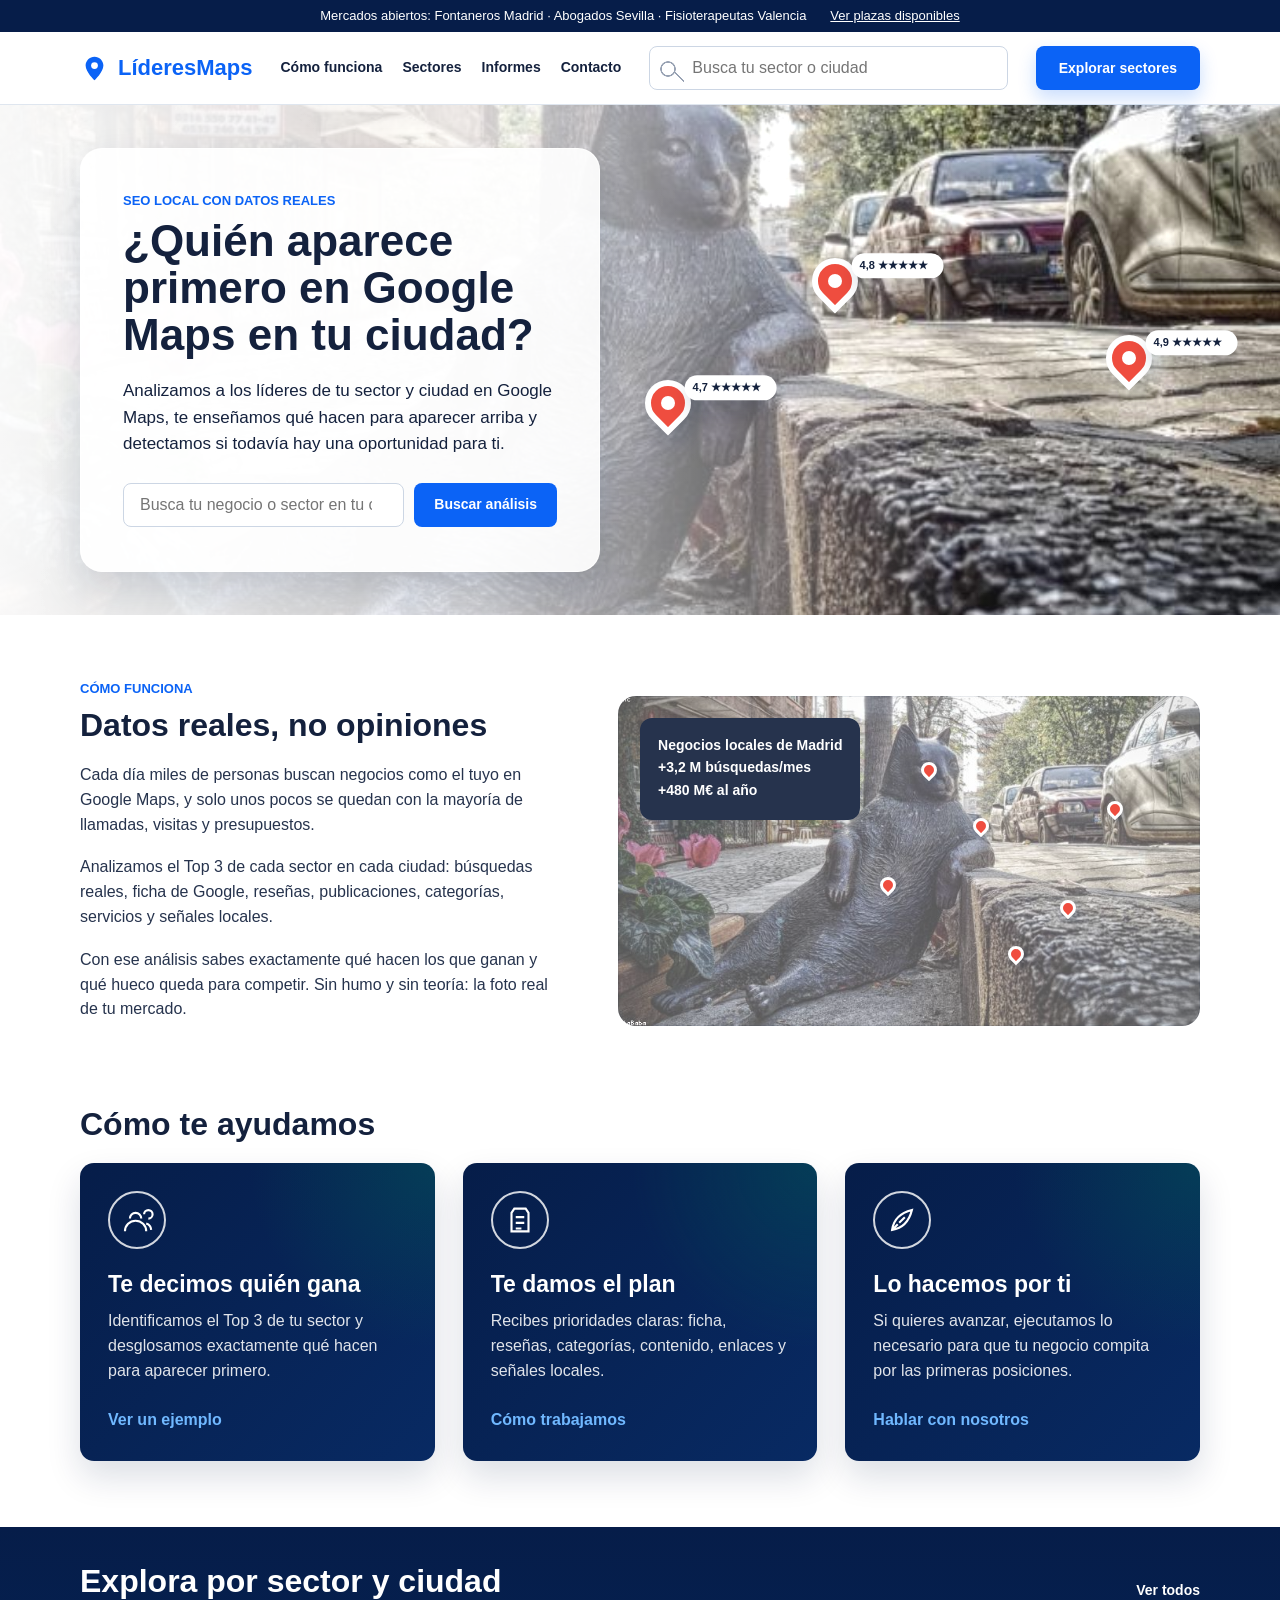
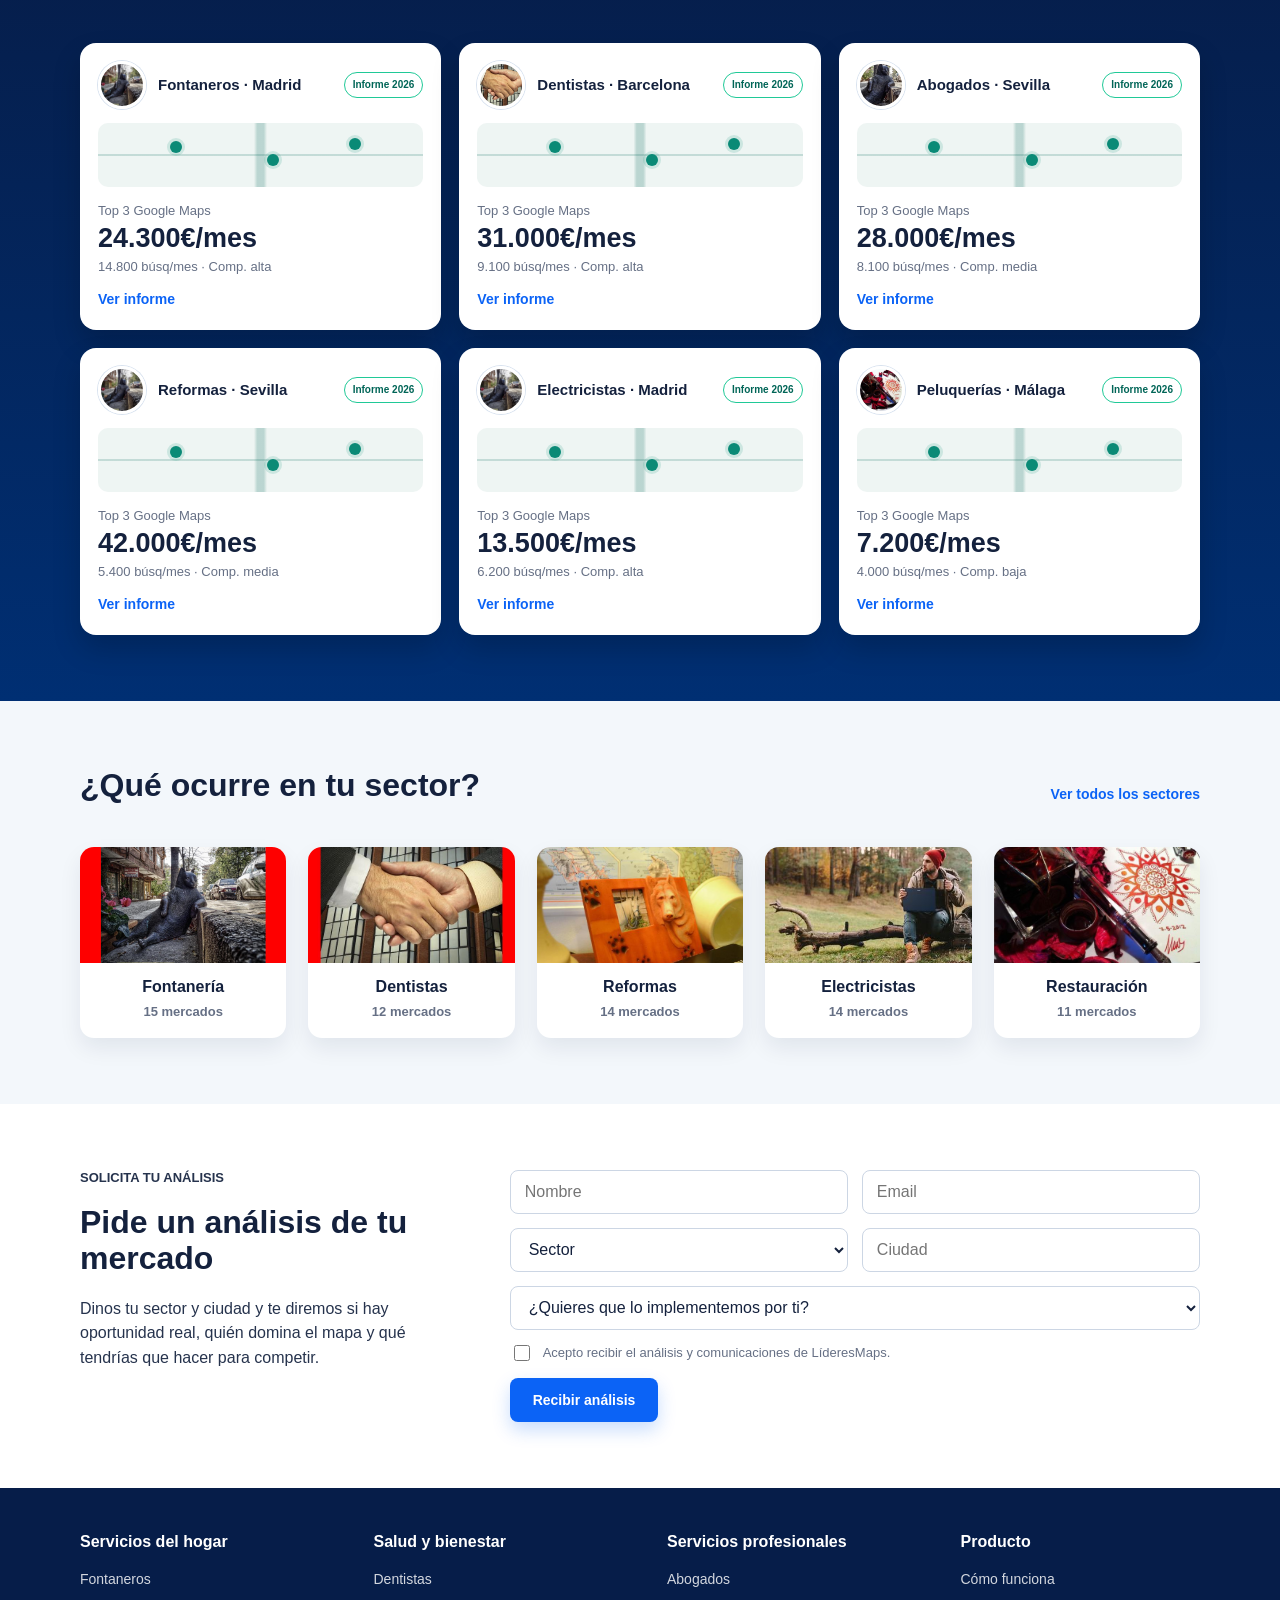
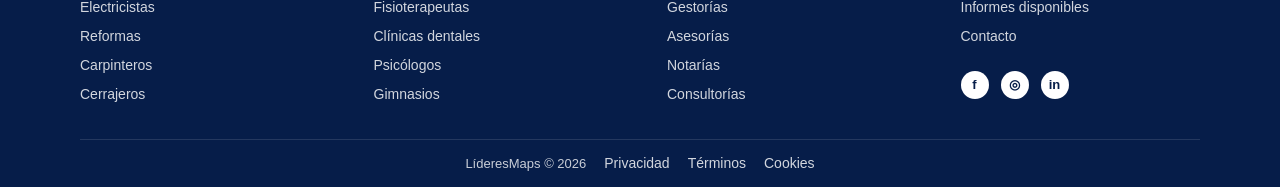
==== index.html @ 8d80d149 "Initial LideresMaps website" ====
<!DOCTYPE html>
<html lang="es">
<head>
  <meta charset="UTF-8">
  <meta name="viewport" content="width=device-width, initial-scale=1.0">
  <meta http-equiv="Cache-Control" content="no-cache, no-store, must-revalidate">
  <meta http-equiv="Pragma" content="no-cache">
  <meta http-equiv="Expires" content="0">
  <title>LíderesMaps - Informes de oportunidad en Google Maps</title>
  <meta name="description" content="Analizamos sectores y ciudades en Google Maps para detectar oportunidades reales de SEO local.">
  <link rel="stylesheet" href="styles.css?v=3">
  <link rel="stylesheet" href="home.css?v=3">
</head>
<body>
  <div class="topline">
    <div class="container topline__inner">
      <p>Mercados abiertos: Fontaneros Madrid · Abogados Sevilla · Fisioterapeutas Valencia</p>
      <a href="informes-disponibles.html?v=2">Ver plazas disponibles</a>
    </div>
  </div>

  <header class="site-header">
    <div class="container header__inner">
      <a class="brand" href="index.html?v=3" aria-label="LíderesMaps inicio">
        <span class="brand__pin" aria-hidden="true">
          <svg viewBox="0 0 24 24">
            <path d="M12 2.2c-4.05 0-7.35 3.3-7.35 7.35 0 5.5 7.35 12.25 7.35 12.25s7.35-6.75 7.35-12.25c0-4.05-3.3-7.35-7.35-7.35Z"></path>
            <circle cx="12" cy="9.55" r="2.8"></circle>
          </svg>
        </span>
        <span>LíderesMaps</span>
      </a>

      <nav class="main-nav" aria-label="Principal">
        <a href="#">Cómo funciona</a>
        <a href="informes-disponibles.html?v=2">Sectores</a>
        <a href="informes-disponibles.html?v=2">Informes</a>
        <a href="#">Contacto</a>
      </nav>

      <form class="header-search" action="#" role="search">
        <label class="sr-only" for="site-search">Busca tu sector o ciudad</label>
        <input id="site-search" type="search" placeholder="Busca tu sector o ciudad">
      </form>

      <a class="btn btn--primary" href="informes-disponibles.html?v=2">Explorar sectores</a>
    </div>
  </header>

  <main>
    <section class="hero">
      <div class="hero__visual" aria-hidden="true">
        <div class="hero__map image-slot image-slot--photo"></div>
        <span class="map-pin map-pin--one"><i>4,8 ★★★★★</i></span>
        <span class="map-pin map-pin--two"><i>4,9 ★★★★★</i></span>
        <span class="map-pin map-pin--three"><i>4,7 ★★★★★</i></span>
      </div>

      <div class="container hero__inner">
        <div class="hero-card">
          <p class="kicker">SEO local con datos reales</p>
          <h1>¿Quién aparece primero en Google Maps en tu ciudad?</h1>
          <p>Analizamos a los líderes de tu sector y ciudad en Google Maps, te enseñamos qué hacen para aparecer arriba y detectamos si todavía hay una oportunidad para ti.</p>
          <form class="hero-search" action="#">
            <label class="sr-only" for="hero-search">Busca tu negocio o sector en tu ciudad</label>
            <input id="hero-search" type="search" placeholder="Busca tu negocio o sector en tu ciudad">
            <button type="submit">Buscar análisis</button>
          </form>
        </div>
      </div>
    </section>

    <section class="proof-section">
      <div class="container proof-grid">
        <div class="proof-copy">
          <p class="section-kicker">Cómo funciona</p>
          <h2>Datos reales, no opiniones</h2>
          <p>Cada día miles de personas buscan negocios como el tuyo en Google Maps, y solo unos pocos se quedan con la mayoría de llamadas, visitas y presupuestos.</p>
          <p>Analizamos el Top 3 de cada sector en cada ciudad: búsquedas reales, ficha de Google, reseñas, publicaciones, categorías, servicios y señales locales.</p>
          <p>Con ese análisis sabes exactamente qué hacen los que ganan y qué hueco queda para competir. Sin humo y sin teoría: la foto real de tu mercado.</p>
        </div>

        <div class="map-panel">
          <div class="map-panel__badge">
            <strong>Negocios locales de Madrid</strong>
            <span>+3,2 M búsquedas/mes</span>
            <span>+480 M€ al año</span>
          </div>
          <span class="map-dot dot-1"></span>
          <span class="map-dot dot-2"></span>
          <span class="map-dot dot-3"></span>
          <span class="map-dot dot-4"></span>
          <span class="map-dot dot-5"></span>
          <span class="map-dot dot-6"></span>
        </div>
      </div>
    </section>

    <section class="help-section">
      <div class="container">
        <h2>Cómo te ayudamos</h2>
        <div class="help-grid">
          <article class="help-card">
            <span class="help-icon" aria-hidden="true">
              <svg viewBox="0 0 24 24"><path d="M7 11a4 4 0 1 1 8 0M3.5 20a7.5 7.5 0 0 1 15 0M17 8a3 3 0 1 1 3 3M18.5 14.5A5 5 0 0 1 22 19"></path></svg>
            </span>
            <h3>Te decimos quién gana</h3>
            <p>Identificamos el Top 3 de tu sector y desglosamos exactamente qué hacen para aparecer primero.</p>
            <a href="fontaneros-madrid.html">Ver un ejemplo</a>
          </article>
          <article class="help-card">
            <span class="help-icon" aria-hidden="true">
              <svg viewBox="0 0 24 24"><path d="M8 4h8l2 3v13H6V7l2-3ZM9 10h6M9 14h6M9 18h4"></path></svg>
            </span>
            <h3>Te damos el plan</h3>
            <p>Recibes prioridades claras: ficha, reseñas, categorías, contenido, enlaces y señales locales.</p>
            <a href="#">Cómo trabajamos</a>
          </article>
          <article class="help-card">
            <span class="help-icon" aria-hidden="true">
              <svg viewBox="0 0 24 24"><path d="M5 19c7-1 12-6 14-14-8 2-13 7-14 14ZM9 15l-4 4M14 10l-4 4"></path></svg>
            </span>
            <h3>Lo hacemos por ti</h3>
            <p>Si quieres avanzar, ejecutamos lo necesario para que tu negocio compita por las primeras posiciones.</p>
            <a href="#">Hablar con nosotros</a>
          </article>
        </div>
      </div>
    </section>

    <section class="markets-section">
      <div class="container">
        <div class="section-head section-head--light">
          <h2>Explora por sector y ciudad</h2>
          <a href="informes-disponibles.html?v=2">Ver todos</a>
        </div>
        <div class="market-grid">
          <article class="market-card">
            <div class="market-card__top">
              <span class="avatar avatar--trade"></span>
              <h3>Fontaneros · Madrid</h3>
              <small>Informe 2026</small>
            </div>
            <div class="mini-map"><i></i><i></i><i></i></div>
            <p>Top 3 Google Maps</p>
            <strong>24.300€/mes</strong>
            <span>14.800 búsq/mes · Comp. alta</span>
            <a href="fontaneros-madrid.html">Ver informe</a>
          </article>
          <article class="market-card">
            <div class="market-card__top">
              <span class="avatar avatar--health"></span>
              <h3>Dentistas · Barcelona</h3>
              <small>Informe 2026</small>
            </div>
            <div class="mini-map"><i></i><i></i><i></i></div>
            <p>Top 3 Google Maps</p>
            <strong>31.000€/mes</strong>
            <span>9.100 búsq/mes · Comp. alta</span>
            <a href="informes-disponibles.html?v=2">Ver informe</a>
          </article>
          <article class="market-card">
            <div class="market-card__top">
              <span class="avatar avatar--legal"></span>
              <h3>Abogados · Sevilla</h3>
              <small>Informe 2026</small>
            </div>
            <div class="mini-map"><i></i><i></i><i></i></div>
            <p>Top 3 Google Maps</p>
            <strong>28.000€/mes</strong>
            <span>8.100 búsq/mes · Comp. media</span>
            <a href="informes-disponibles.html?v=2">Ver informe</a>
          </article>
          <article class="market-card">
            <div class="market-card__top">
              <span class="avatar avatar--trade"></span>
              <h3>Reformas · Sevilla</h3>
              <small>Informe 2026</small>
            </div>
            <div class="mini-map"><i></i><i></i><i></i></div>
            <p>Top 3 Google Maps</p>
            <strong>42.000€/mes</strong>
            <span>5.400 búsq/mes · Comp. media</span>
            <a href="informes-disponibles.html?v=2">Ver informe</a>
          </article>
          <article class="market-card">
            <div class="market-card__top">
              <span class="avatar avatar--trade"></span>
              <h3>Electricistas · Madrid</h3>
              <small>Informe 2026</small>
            </div>
            <div class="mini-map"><i></i><i></i><i></i></div>
            <p>Top 3 Google Maps</p>
            <strong>13.500€/mes</strong>
            <span>6.200 búsq/mes · Comp. alta</span>
            <a href="informes-disponibles.html?v=2">Ver informe</a>
          </article>
          <article class="market-card">
            <div class="market-card__top">
              <span class="avatar avatar--beauty"></span>
              <h3>Peluquerías · Málaga</h3>
              <small>Informe 2026</small>
            </div>
            <div class="mini-map"><i></i><i></i><i></i></div>
            <p>Top 3 Google Maps</p>
            <strong>7.200€/mes</strong>
            <span>4.000 búsq/mes · Comp. baja</span>
            <a href="informes-disponibles.html?v=2">Ver informe</a>
          </article>
        </div>
      </div>
    </section>

    <section class="sector-section">
      <div class="container">
        <div class="section-head">
          <h2>¿Qué ocurre en tu sector?</h2>
          <a href="informes-disponibles.html?v=2">Ver todos los sectores</a>
        </div>
        <div class="sector-grid">
          <a class="sector-card" href="fontaneros.html?v=1">
            <span class="sector-card__image sector-card__image--plumber"></span>
            <strong>Fontanería</strong>
            <small>15 mercados</small>
          </a>
          <a class="sector-card" href="informes-disponibles.html?v=2">
            <span class="sector-card__image sector-card__image--dentist"></span>
            <strong>Dentistas</strong>
            <small>12 mercados</small>
          </a>
          <a class="sector-card" href="informes-disponibles.html?v=2">
            <span class="sector-card__image sector-card__image--reforms"></span>
            <strong>Reformas</strong>
            <small>14 mercados</small>
          </a>
          <a class="sector-card" href="informes-disponibles.html?v=2">
            <span class="sector-card__image sector-card__image--electric"></span>
            <strong>Electricistas</strong>
            <small>14 mercados</small>
          </a>
          <a class="sector-card" href="informes-disponibles.html?v=2">
            <span class="sector-card__image sector-card__image--restaurant"></span>
            <strong>Restauración</strong>
            <small>11 mercados</small>
          </a>
        </div>
      </div>
    </section>

    <section class="request-section">
      <div class="container request-grid">
        <div>
          <p class="section-kicker">Solicita tu análisis</p>
          <h2>Pide un análisis de tu mercado</h2>
          <p>Dinos tu sector y ciudad y te diremos si hay oportunidad real, quién domina el mapa y qué tendrías que hacer para competir.</p>
        </div>
        <form class="request-form" action="#">
          <label class="sr-only" for="name">Nombre</label>
          <input id="name" type="text" placeholder="Nombre">
          <label class="sr-only" for="email">Email</label>
          <input id="email" type="email" placeholder="Email">
          <label class="sr-only" for="sector">Sector</label>
          <select id="sector">
            <option>Sector</option>
            <option>Fontaneros</option>
            <option>Dentistas</option>
            <option>Abogados</option>
            <option>Electricistas</option>
          </select>
          <label class="sr-only" for="city">Ciudad</label>
          <input id="city" type="text" placeholder="Ciudad">
          <select aria-label="Quieres que lo implementemos por ti">
            <option>¿Quieres que lo implementemos por ti?</option>
            <option>Sí</option>
            <option>No</option>
          </select>
          <label class="request-form__check">
            <input type="checkbox">
            Acepto recibir el análisis y comunicaciones de LíderesMaps.
          </label>
          <button class="btn btn--primary" type="submit">Recibir análisis</button>
        </form>
      </div>
    </section>
  </main>

  <footer class="site-footer">
    <div class="container footer__inner">
      <section>
        <h2>Servicios del hogar</h2>
        <a href="fontaneros.html?v=1">Fontaneros</a>
        <a href="informes-disponibles.html?v=2">Electricistas</a>
        <a href="informes-disponibles.html?v=2">Reformas</a>
        <a href="informes-disponibles.html?v=2">Carpinteros</a>
        <a href="informes-disponibles.html?v=2">Cerrajeros</a>
      </section>
      <section>
        <h2>Salud y bienestar</h2>
        <a href="informes-disponibles.html?v=2">Dentistas</a>
        <a href="informes-disponibles.html?v=2">Fisioterapeutas</a>
        <a href="informes-disponibles.html?v=2">Clínicas dentales</a>
        <a href="informes-disponibles.html?v=2">Psicólogos</a>
        <a href="informes-disponibles.html?v=2">Gimnasios</a>
      </section>
      <section>
        <h2>Servicios profesionales</h2>
        <a href="informes-disponibles.html?v=2">Abogados</a>
        <a href="informes-disponibles.html?v=2">Gestorías</a>
        <a href="informes-disponibles.html?v=2">Asesorías</a>
        <a href="informes-disponibles.html?v=2">Notarías</a>
        <a href="informes-disponibles.html?v=2">Consultorías</a>
      </section>
      <section>
        <h2>Producto</h2>
        <a href="#">Cómo funciona</a>
        <a href="informes-disponibles.html?v=2">Informes disponibles</a>
        <a href="#">Contacto</a>
        <div class="footer-social" aria-label="Redes sociales visuales">
          <span>f</span><span>◎</span><span>in</span>
        </div>
      </section>
    </div>
    <div class="container footer-bottom">
      <span>LíderesMaps © 2026</span>
      <a href="#">Privacidad</a>
      <a href="#">Términos</a>
      <a href="#">Cookies</a>
    </div>
  </footer>
</body>
</html>
---- styles.css ----
:root {
  --green: #016557;
  --green-2: #0a8a76;
  --navy: #061d49;
  --navy-2: #082a63;
  --blue: #0b63f6;
  --text: #14213d;
  --body: #323232;
  --muted: #667085;
  --line: #dfe6ef;
  --soft: #f3f7fb;
  --white: #ffffff;
  --container: 1120px;
  --shadow: 0 18px 40px rgba(10, 31, 68, 0.16);
}

* {
  box-sizing: border-box;
}

html {
  background: var(--white);
}

body {
  margin: 0;
  color: var(--body);
  font-family: "Hanken Grotesk", Arial, sans-serif;
  font-size: 16px;
  font-weight: 400;
  line-height: 1.55;
  background: var(--white);
  -webkit-font-smoothing: antialiased;
}

a {
  color: inherit;
  text-decoration: none;
}

button,
input,
select {
  font: inherit;
}

button {
  cursor: pointer;
}

.container {
  width: min(100% - 64px, var(--container));
  margin: 0 auto;
}

.sr-only {
  position: absolute;
  width: 1px;
  height: 1px;
  padding: 0;
  margin: -1px;
  overflow: hidden;
  clip: rect(0, 0, 0, 0);
  white-space: nowrap;
  border: 0;
}

.btn {
  display: inline-flex;
  min-height: 44px;
  align-items: center;
  justify-content: center;
  padding: 12px 22px;
  border: 1px solid transparent;
  border-radius: 8px;
  font-size: 14px;
  font-weight: 600;
  line-height: 1;
  white-space: nowrap;
}

.btn--primary {
  color: var(--white);
  background: var(--blue);
  box-shadow: 0 8px 18px rgba(11, 99, 246, 0.22);
}

.topline {
  color: var(--white);
  background: var(--navy);
}

.topline__inner {
  min-height: 32px;
  display: flex;
  align-items: center;
  justify-content: center;
  gap: 24px;
  font-size: 13px;
  font-weight: 500;
}

.topline p {
  margin: 0;
}

.topline a {
  text-decoration: underline;
}

.site-header {
  position: sticky;
  top: 0;
  z-index: 10;
  background: rgba(255, 255, 255, 0.96);
  border-bottom: 1px solid var(--line);
  backdrop-filter: blur(12px);
}

.header__inner {
  min-height: 72px;
  display: flex;
  align-items: center;
  gap: 28px;
}

.brand {
  display: inline-flex;
  align-items: center;
  gap: 9px;
  color: var(--blue);
  font-size: 22px;
  font-weight: 600;
  line-height: 1;
}

.brand__pin {
  width: 29px;
  height: 29px;
  display: inline-flex;
}

.brand__pin svg {
  width: 100%;
  height: 100%;
  fill: currentColor;
}

.brand__pin circle {
  fill: var(--white);
}

.main-nav {
  display: flex;
  align-items: center;
  gap: 20px;
}

.main-nav a {
  color: var(--text);
  font-size: 14px;
  font-weight: 600;
}

.header-search {
  flex: 1;
  min-width: 220px;
}

.header-search input,
.hero-search input,
.request-form input,
.request-form select {
  width: 100%;
  min-height: 44px;
  border: 1px solid #ccd6e4;
  border-radius: 8px;
  color: var(--text);
  background: var(--white);
  outline: none;
}

.header-search input {
  padding: 0 20px 0 42px;
  background-image: radial-gradient(circle at 18px 50%, transparent 6px, #98a2b3 6.5px, #98a2b3 7.5px, transparent 8px), linear-gradient(45deg, transparent 46%, #98a2b3 47%, #98a2b3 58%, transparent 59%);
  background-position: left top, 24px 25px;
  background-size: 34px 44px, 10px 10px;
  background-repeat: no-repeat;
}

.site-footer {
  color: var(--white);
  background: var(--navy);
}

.footer__inner {
  display: grid;
  grid-template-columns: repeat(4, 1fr);
  gap: 54px;
  padding: 42px 0 34px;
}

.site-footer section {
  display: flex;
  flex-direction: column;
  gap: 7px;
}

.site-footer h2 {
  margin: 0 0 7px;
  color: var(--white);
  font-size: 16px;
  font-weight: 600;
}

.site-footer a {
  color: rgba(255, 255, 255, 0.82);
  font-size: 14px;
  font-weight: 300;
}

.footer-social {
  display: flex;
  gap: 12px;
  margin-top: 16px;
}

.footer-social span {
  width: 28px;
  height: 28px;
  display: grid;
  place-items: center;
  border-radius: 999px;
  color: var(--navy);
  background: var(--white);
  font-size: 13px;
  font-weight: 700;
}

.footer-bottom {
  min-height: 48px;
  display: flex;
  align-items: center;
  justify-content: center;
  gap: 18px;
  border-top: 1px solid rgba(255, 255, 255, 0.12);
  color: rgba(255, 255, 255, 0.78);
  font-size: 13px;
}

@media (max-width: 980px) {
  .container {
    width: min(100% - 32px, var(--container));
  }

  .header__inner {
    gap: 16px;
    flex-wrap: wrap;
    padding: 14px 0;
  }

  .main-nav {
    order: 3;
    width: 100%;
    overflow: auto;
    padding-bottom: 2px;
  }

  .header-search {
    min-width: 260px;
  }

  .footer__inner {
    grid-template-columns: repeat(2, 1fr);
  }
}

@media (max-width: 640px) {
  .topline__inner {
    justify-content: flex-start;
    overflow: auto;
    white-space: nowrap;
  }

  .header-search {
    order: 4;
    flex-basis: 100%;
  }

  .footer__inner {
    grid-template-columns: 1fr;
  }

  .footer-bottom {
    flex-wrap: wrap;
    padding: 14px 0;
  }
}
---- home.css ----
.image-slot {
  background-position: center;
  background-size: cover;
}

.hero {
  position: relative;
  min-height: 510px;
  overflow: hidden;
  background: #e8eef7;
}

.hero__visual {
  position: absolute;
  inset: 0;
}

.hero__map {
  position: absolute;
  inset: 0;
  background-image: linear-gradient(90deg, rgba(255,255,255,0.18), rgba(255,255,255,0.02)), url("assets/cta-map-pins.jpg");
  filter: saturate(0.95) contrast(1.05);
  transform: scale(1.03);
}

.hero__map::after {
  content: "";
  position: absolute;
  inset: 0;
  background: linear-gradient(90deg, rgba(255,255,255,0.94) 0%, rgba(255,255,255,0.73) 38%, rgba(255,255,255,0.04) 74%);
}

.hero__inner {
  position: relative;
  z-index: 2;
  min-height: 510px;
  display: flex;
  align-items: center;
}

.hero-card {
  width: min(520px, 100%);
  padding: 44px 42px;
  border: 1px solid rgba(255,255,255,0.8);
  border-radius: 22px;
  background: rgba(255,255,255,0.92);
  box-shadow: var(--shadow);
}

.kicker,
.section-kicker {
  margin: 0 0 10px;
  color: var(--blue);
  font-size: 13px;
  font-weight: 700;
  line-height: 1.2;
  text-transform: uppercase;
}

.hero-card h1 {
  max-width: 470px;
  margin: 0;
  color: var(--text);
  font-size: 44px;
  font-weight: 600;
  line-height: 1.06;
  letter-spacing: 0;
}

.hero-card p:not(.kicker) {
  margin: 20px 0 26px;
  color: var(--text);
  font-size: 17px;
  line-height: 1.55;
}

.hero-search {
  display: grid;
  grid-template-columns: 1fr auto;
  gap: 10px;
}

.hero-search input {
  padding: 0 16px;
}

.hero-search button {
  min-height: 44px;
  padding: 0 20px;
  border: 0;
  border-radius: 8px;
  color: var(--white);
  background: var(--blue);
  font-size: 14px;
  font-weight: 700;
}

.map-pin {
  position: absolute;
  z-index: 2;
  width: 46px;
  height: 46px;
  border: 6px solid var(--white);
  border-radius: 50% 50% 50% 0;
  background: #ef4d3f;
  box-shadow: 0 12px 22px rgba(10,31,68,.18);
  transform: rotate(-45deg);
}

.map-pin::after {
  content: "";
  position: absolute;
  inset: 10px;
  border-radius: 999px;
  background: var(--white);
}

.map-pin i {
  position: absolute;
  left: 26px;
  top: 38px;
  width: 92px;
  padding: 4px 8px;
  border-radius: 999px;
  color: var(--text);
  background: var(--white);
  box-shadow: 0 10px 20px rgba(10,31,68,.14);
  font-size: 11px;
  font-style: normal;
  font-weight: 700;
  transform: rotate(45deg);
}

.map-pin--one { right: 33%; top: 30%; }
.map-pin--two { right: 10%; top: 45%; }
.map-pin--three { right: 46%; top: 54%; }

.proof-section,
.help-section,
.sector-section,
.request-section {
  padding: 66px 0;
}

.proof-grid {
  display: grid;
  grid-template-columns: 0.9fr 1.1fr;
  gap: 62px;
  align-items: center;
}

.proof-copy h2,
.help-section h2,
.section-head h2,
.request-grid h2 {
  margin: 0 0 20px;
  color: var(--text);
  font-size: 32px;
  font-weight: 600;
  line-height: 1.14;
}

.proof-copy p:not(.section-kicker),
.request-grid p {
  margin: 0 0 18px;
  color: #26334d;
}

.map-panel {
  position: relative;
  min-height: 330px;
  overflow: hidden;
  border-radius: 18px;
  background:
    linear-gradient(rgba(255,255,255,.35), rgba(255,255,255,.35)),
    url("assets/cta-map-pins.jpg");
  background-position: center;
  background-size: cover;
  box-shadow: inset 0 0 0 1px rgba(6,29,73,.08);
}

.map-panel__badge {
  position: absolute;
  left: 22px;
  top: 22px;
  display: flex;
  flex-direction: column;
  gap: 2px;
  padding: 18px;
  border-radius: 12px;
  color: var(--white);
  background: #26334d;
  box-shadow: 0 14px 26px rgba(10,31,68,.16);
}

.map-panel__badge strong {
  font-size: 14px;
  line-height: 1.35;
}

.map-panel__badge span {
  font-size: 14px;
  font-weight: 700;
}

.map-dot {
  position: absolute;
  width: 16px;
  height: 16px;
  border: 3px solid var(--white);
  border-radius: 50% 50% 50% 0;
  background: #ef4d3f;
  transform: rotate(-45deg);
  box-shadow: 0 5px 10px rgba(10,31,68,.22);
}

.dot-1 { left: 52%; top: 20%; }
.dot-2 { left: 61%; top: 37%; }
.dot-3 { left: 45%; top: 55%; }
.dot-4 { left: 76%; top: 62%; }
.dot-5 { left: 67%; top: 76%; }
.dot-6 { left: 84%; top: 32%; }

.help-section {
  padding-top: 0;
}

.help-grid {
  display: grid;
  grid-template-columns: repeat(3, 1fr);
  gap: 28px;
}

.help-card {
  min-height: 270px;
  padding: 28px;
  border-radius: 14px;
  color: var(--white);
  background:
    radial-gradient(circle at 100% 0%, rgba(1,101,87,.38), transparent 40%),
    linear-gradient(135deg, var(--navy), var(--navy-2));
  box-shadow: 0 16px 34px rgba(6, 29, 73, 0.14);
}

.help-icon {
  width: 58px;
  height: 58px;
  display: grid;
  place-items: center;
  margin-bottom: 22px;
  border: 2px solid rgba(255,255,255,.82);
  border-radius: 999px;
}

.help-icon svg {
  width: 34px;
  height: 34px;
  fill: none;
  stroke: currentColor;
  stroke-width: 1.5;
}

.help-card h3 {
  margin: 0 0 12px;
  font-size: 23px;
  font-weight: 600;
  line-height: 1.16;
}

.help-card p {
  margin: 0 0 24px;
  color: rgba(255,255,255,.88);
}

.help-card a {
  color: #70b8ff;
  font-weight: 700;
}

.markets-section {
  padding: 36px 0 66px;
  color: var(--white);
  background: linear-gradient(180deg, var(--navy), #002f73);
}

.section-head {
  display: flex;
  align-items: center;
  justify-content: space-between;
  gap: 24px;
  margin-bottom: 24px;
}

.section-head a {
  color: var(--blue);
  font-size: 14px;
  font-weight: 700;
}

.section-head--light h2,
.section-head--light a {
  color: var(--white);
}

.market-grid {
  display: grid;
  grid-template-columns: repeat(3, 1fr);
  gap: 18px;
}

.market-card {
  padding: 18px;
  border-radius: 16px;
  color: var(--text);
  background: var(--white);
  box-shadow: 0 14px 28px rgba(0,0,0,.18);
}

.market-card__top {
  display: grid;
  grid-template-columns: auto 1fr auto;
  gap: 12px;
  align-items: center;
}

.avatar {
  width: 48px;
  height: 48px;
  border: 3px solid var(--white);
  border-radius: 999px;
  box-shadow: 0 0 0 1px #d8e2ef;
  background-size: cover;
  background-position: center;
}

.avatar--trade { background-image: url("assets/hero-plumber.jpg"); }
.avatar--health { background-image: url("assets/deal-handshake.jpg"); }
.avatar--legal { background-image: url("assets/deal-laptop-analytics.jpg"); }
.avatar--beauty { background-image: url("assets/diff-pen-notebook.jpg"); }

.market-card h3 {
  margin: 0;
  font-size: 15px;
  font-weight: 700;
}

.market-card small {
  padding: 4px 8px;
  border: 1px solid #20c997;
  border-radius: 999px;
  color: var(--green);
  font-size: 10px;
  font-weight: 700;
  white-space: nowrap;
}

.mini-map {
  position: relative;
  height: 64px;
  margin: 14px 0;
  overflow: hidden;
  border-radius: 10px;
  background:
    linear-gradient(90deg, transparent 0 48%, rgba(1,101,87,.22) 49% 51%, transparent 52%),
    linear-gradient(0deg, transparent 0 48%, rgba(1,101,87,.18) 49% 51%, transparent 52%),
    #eef5f3;
}

.mini-map i {
  position: absolute;
  width: 12px;
  height: 12px;
  border-radius: 999px;
  background: var(--green-2);
  box-shadow: 0 0 0 3px rgba(10,138,118,.15);
}

.mini-map i:nth-child(1) { left: 22%; top: 28%; }
.mini-map i:nth-child(2) { left: 52%; top: 48%; }
.mini-map i:nth-child(3) { left: 77%; top: 24%; }

.market-card p,
.market-card span {
  display: block;
  margin: 0;
  color: var(--muted);
  font-size: 13px;
}

.market-card strong {
  display: block;
  margin: 3px 0;
  color: var(--text);
  font-size: 27px;
  font-weight: 700;
  line-height: 1.1;
}

.market-card a {
  display: inline-flex;
  margin-top: 12px;
  color: var(--blue);
  font-size: 14px;
  font-weight: 700;
}

.sector-section {
  background: var(--soft);
}

.sector-grid {
  display: grid;
  grid-template-columns: repeat(5, 1fr);
  gap: 22px;
}

.sector-card {
  overflow: hidden;
  border-radius: 14px;
  background: var(--white);
  box-shadow: 0 10px 22px rgba(10,31,68,.08);
  text-align: center;
}

.sector-card__image {
  display: block;
  height: 116px;
  background-position: center;
  background-size: cover;
}

.sector-card__image--plumber { background-image: url("assets/hero-plumber.jpg"); }
.sector-card__image--dentist { background-image: url("assets/deal-handshake.jpg"); }
.sector-card__image--reforms { background-image: url("assets/deal-map-magnifier.jpg"); }
.sector-card__image--electric { background-image: url("assets/diff-laptop-map.jpg"); }
.sector-card__image--restaurant { background-image: url("assets/diff-pen-notebook.jpg"); }

.sector-card strong {
  display: block;
  margin: 12px 10px 0;
  color: var(--text);
  font-size: 16px;
  font-weight: 700;
}

.sector-card small {
  display: block;
  margin: 2px 10px 16px;
  color: var(--muted);
  font-size: 13px;
  font-weight: 600;
}

.request-grid {
  display: grid;
  grid-template-columns: 0.7fr 1.3fr;
  gap: 58px;
  align-items: start;
}

.request-form {
  display: grid;
  grid-template-columns: 1fr 1fr;
  gap: 14px;
}

.request-form input,
.request-form select {
  padding: 0 14px;
}

.request-form select:nth-of-type(2),
.request-form__check,
.request-form button {
  grid-column: 1 / -1;
}

.request-form__check {
  display: flex;
  gap: 10px;
  align-items: flex-start;
  color: var(--muted);
  font-size: 13px;
  line-height: 1.35;
}

.request-form__check input {
  width: 16px;
  min-height: 16px;
  margin-top: 1px;
}

.request-form button {
  justify-self: start;
}

@media (max-width: 980px) {
  .hero,
  .hero__inner {
    min-height: 560px;
  }

  .hero-card {
    width: min(500px, 100%);
  }

  .proof-grid,
  .request-grid {
    grid-template-columns: 1fr;
    gap: 34px;
  }

  .help-grid,
  .market-grid {
    grid-template-columns: repeat(3, minmax(0, 1fr));
    gap: 16px;
  }

  .help-card {
    padding: 22px;
  }

  .help-card h3 {
    font-size: 20px;
  }

  .sector-grid {
    grid-template-columns: repeat(5, minmax(120px, 1fr));
    overflow-x: auto;
    padding-bottom: 6px;
  }
}

@media (max-width: 760px) {
  .hero-card {
    padding: 32px 24px;
  }

  .hero-card h1 {
    font-size: 36px;
  }

  .hero-search,
  .request-form,
  .help-grid,
  .market-grid {
    grid-template-columns: 1fr;
  }

  .map-pin--two {
    display: none;
  }
}
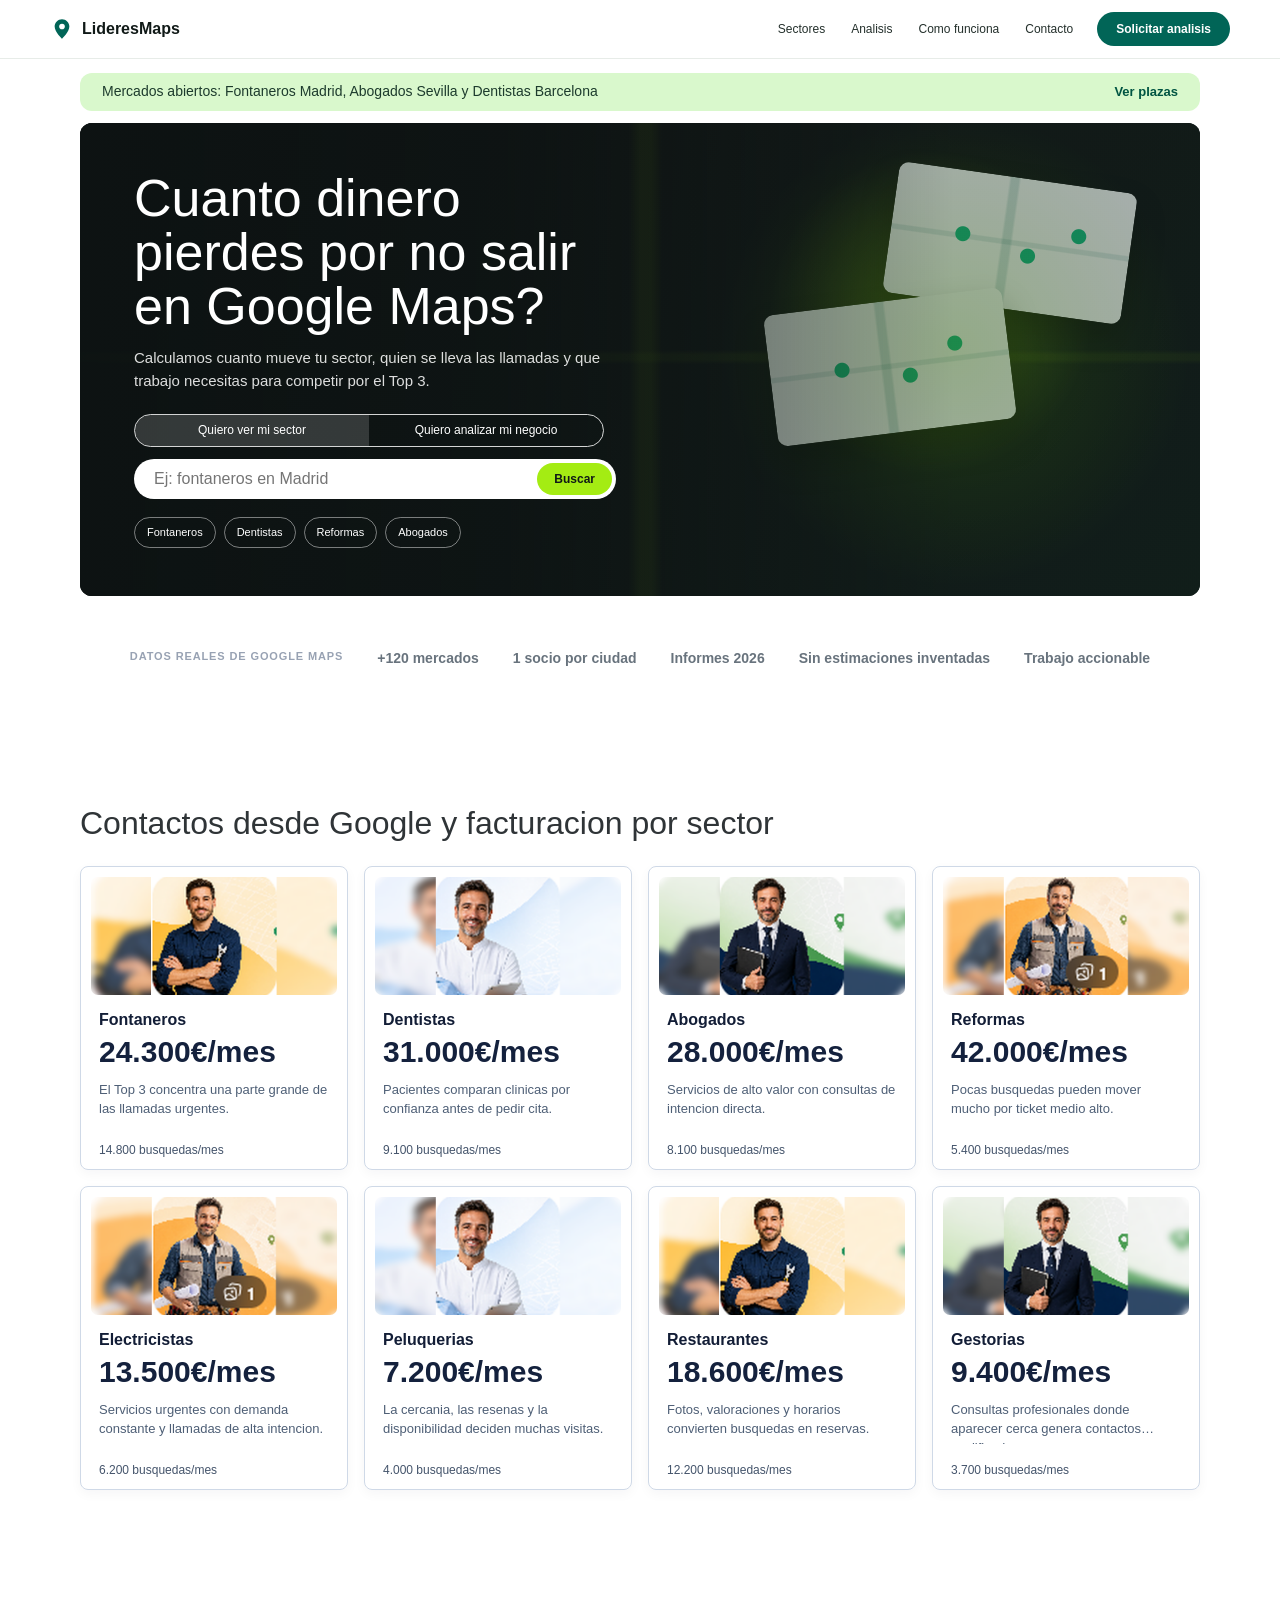
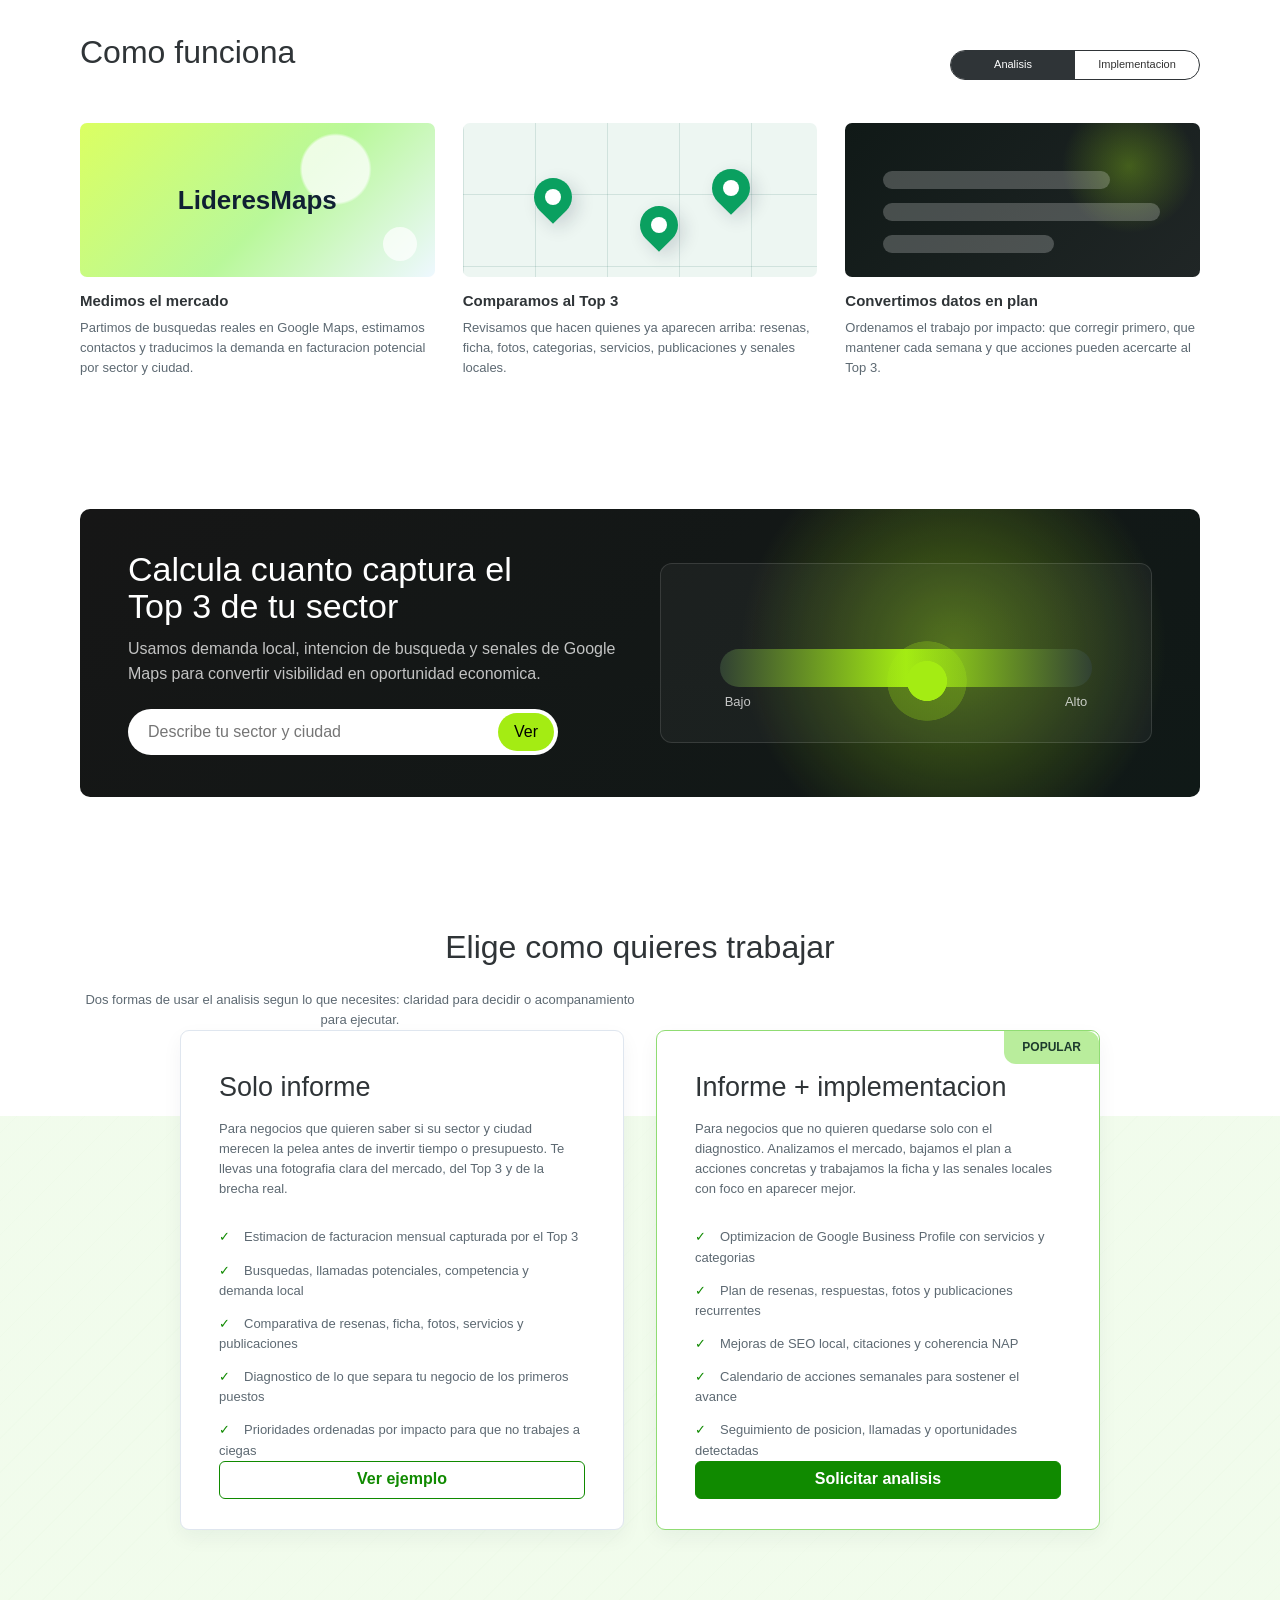
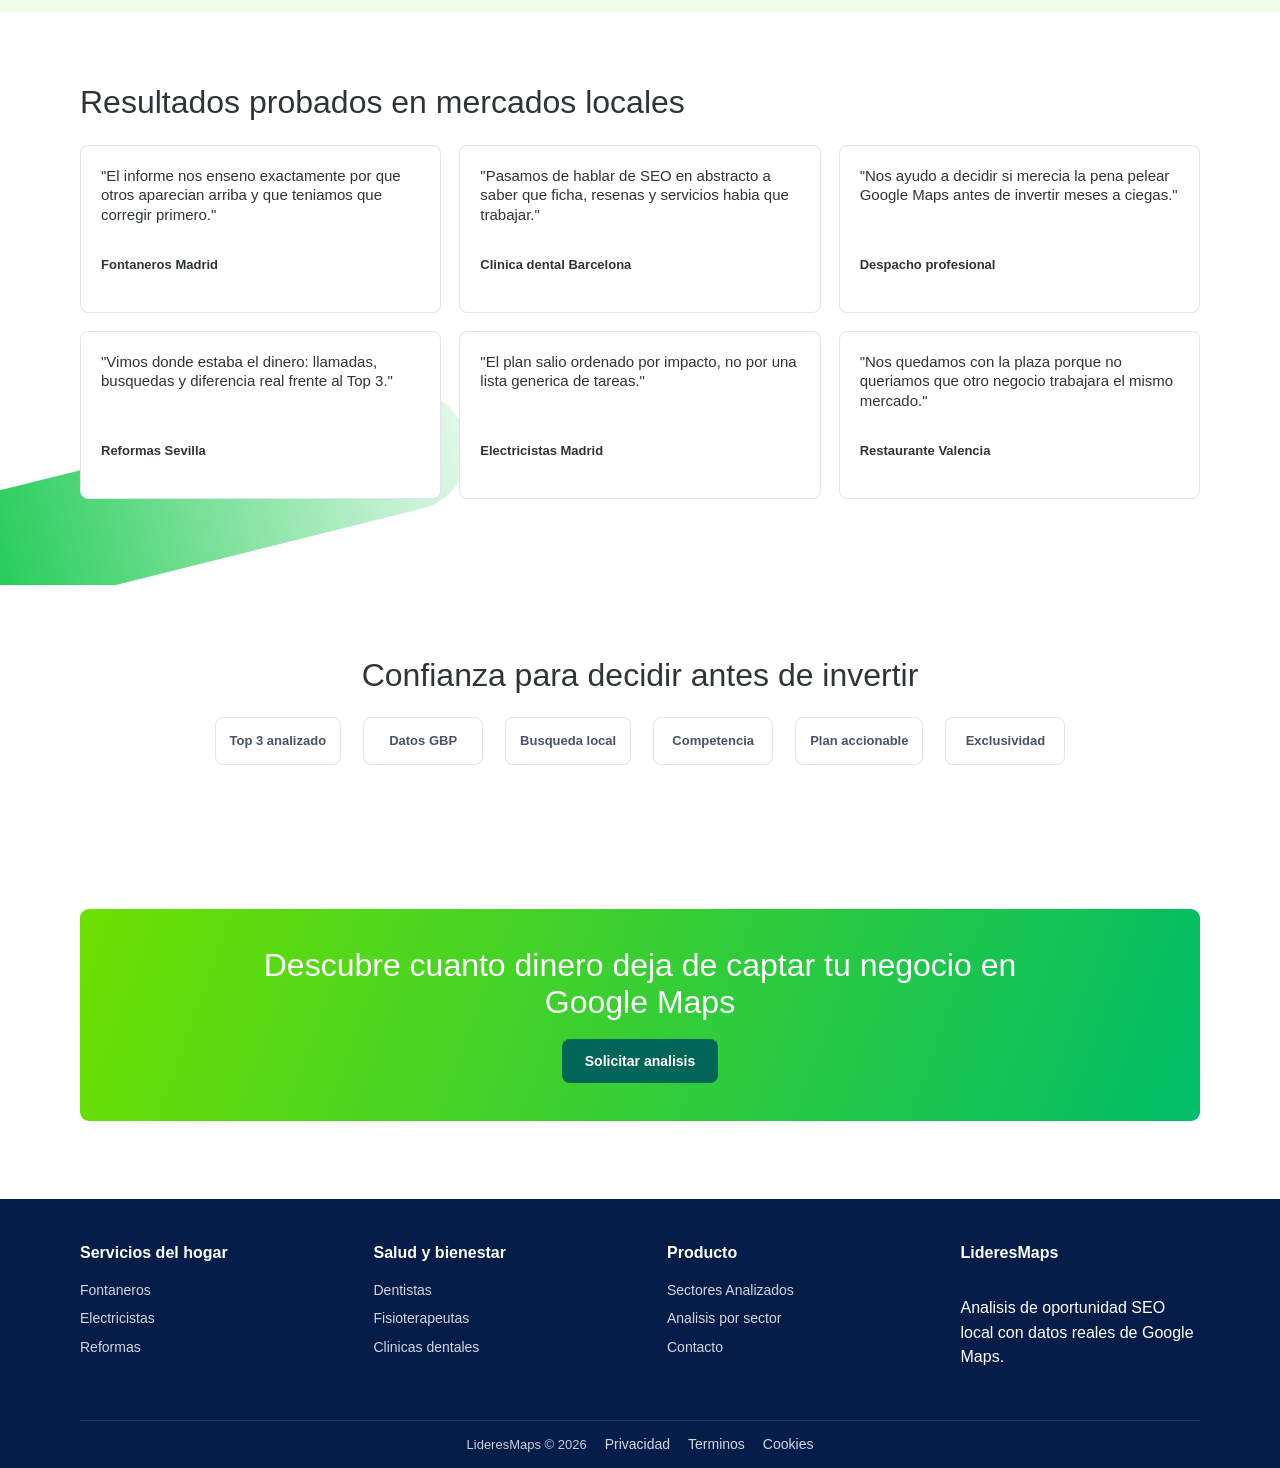
==== commit 26bd9c0c: "Refine LideresMaps pages and visuals" ====
--- a/index.html
+++ b/index.html
@@ -6,326 +6,274 @@
   <meta http-equiv="Cache-Control" content="no-cache, no-store, must-revalidate">
   <meta http-equiv="Pragma" content="no-cache">
   <meta http-equiv="Expires" content="0">
-  <title>LíderesMaps - Informes de oportunidad en Google Maps</title>
+  <title>LideresMaps - Oportunidades en Google Maps</title>
   <meta name="description" content="Analizamos sectores y ciudades en Google Maps para detectar oportunidades reales de SEO local.">
-  <link rel="stylesheet" href="styles.css?v=3">
-  <link rel="stylesheet" href="home.css?v=3">
+  <link rel="stylesheet" href="styles.css?v=5">
+  <link rel="stylesheet" href="home.css?v=24">
 </head>
 <body>
-  <div class="topline">
-    <div class="container topline__inner">
-      <p>Mercados abiertos: Fontaneros Madrid · Abogados Sevilla · Fisioterapeutas Valencia</p>
-      <a href="informes-disponibles.html?v=2">Ver plazas disponibles</a>
-    </div>
-  </div>
-
   <header class="site-header">
-    <div class="container header__inner">
-      <a class="brand" href="index.html?v=3" aria-label="LíderesMaps inicio">
+    <div class="container header__inner header__top">
+      <a class="brand" href="index.html" aria-label="LideresMaps inicio">
         <span class="brand__pin" aria-hidden="true">
           <svg viewBox="0 0 24 24">
             <path d="M12 2.2c-4.05 0-7.35 3.3-7.35 7.35 0 5.5 7.35 12.25 7.35 12.25s7.35-6.75 7.35-12.25c0-4.05-3.3-7.35-7.35-7.35Z"></path>
             <circle cx="12" cy="9.55" r="2.8"></circle>
           </svg>
         </span>
-        <span>LíderesMaps</span>
+        <span>LideresMaps</span>
       </a>
 
-      <nav class="main-nav" aria-label="Principal">
-        <a href="#">Cómo funciona</a>
+      <nav class="home-nav" aria-label="Principal">
         <a href="informes-disponibles.html?v=2">Sectores</a>
-        <a href="informes-disponibles.html?v=2">Informes</a>
-        <a href="#">Contacto</a>
+        <a href="fontaneros.html?v=1">Analisis</a>
+        <a href="#como-funciona">Como funciona</a>
+        <a href="#contacto">Contacto</a>
       </nav>
 
-      <form class="header-search" action="#" role="search">
-        <label class="sr-only" for="site-search">Busca tu sector o ciudad</label>
-        <input id="site-search" type="search" placeholder="Busca tu sector o ciudad">
-      </form>
-
-      <a class="btn btn--primary" href="informes-disponibles.html?v=2">Explorar sectores</a>
+      <a class="btn btn--primary" href="#contacto">Solicitar analisis</a>
     </div>
   </header>
 
-  <main>
-    <section class="hero">
-      <div class="hero__visual" aria-hidden="true">
-        <div class="hero__map image-slot image-slot--photo"></div>
-        <span class="map-pin map-pin--one"><i>4,8 ★★★★★</i></span>
-        <span class="map-pin map-pin--two"><i>4,9 ★★★★★</i></span>
-        <span class="map-pin map-pin--three"><i>4,7 ★★★★★</i></span>
-      </div>
-
-      <div class="container hero__inner">
-        <div class="hero-card">
-          <p class="kicker">SEO local con datos reales</p>
-          <h1>¿Quién aparece primero en Google Maps en tu ciudad?</h1>
-          <p>Analizamos a los líderes de tu sector y ciudad en Google Maps, te enseñamos qué hacen para aparecer arriba y detectamos si todavía hay una oportunidad para ti.</p>
-          <form class="hero-search" action="#">
-            <label class="sr-only" for="hero-search">Busca tu negocio o sector en tu ciudad</label>
-            <input id="hero-search" type="search" placeholder="Busca tu negocio o sector en tu ciudad">
-            <button type="submit">Buscar análisis</button>
-          </form>
-        </div>
-      </div>
-    </section>
-
-    <section class="proof-section">
-      <div class="container proof-grid">
-        <div class="proof-copy">
-          <p class="section-kicker">Cómo funciona</p>
-          <h2>Datos reales, no opiniones</h2>
-          <p>Cada día miles de personas buscan negocios como el tuyo en Google Maps, y solo unos pocos se quedan con la mayoría de llamadas, visitas y presupuestos.</p>
-          <p>Analizamos el Top 3 de cada sector en cada ciudad: búsquedas reales, ficha de Google, reseñas, publicaciones, categorías, servicios y señales locales.</p>
-          <p>Con ese análisis sabes exactamente qué hacen los que ganan y qué hueco queda para competir. Sin humo y sin teoría: la foto real de tu mercado.</p>
-        </div>
-
-        <div class="map-panel">
-          <div class="map-panel__badge">
-            <strong>Negocios locales de Madrid</strong>
-            <span>+3,2 M búsquedas/mes</span>
-            <span>+480 M€ al año</span>
+  <main class="home-upwork">
+    <section class="top-offer">
+      <div class="container top-offer__inner">
+        <span>Mercados abiertos: Fontaneros Madrid, Abogados Sevilla y Dentistas Barcelona</span>
+        <a href="informes-disponibles.html?v=2">Ver plazas</a>
+      </div>
+    </section>
+
+    <section class="up-hero">
+      <div class="container">
+        <div class="up-hero__panel">
+          <div class="up-hero__media" aria-hidden="true"></div>
+          <div class="up-hero__overlay"></div>
+          <div class="up-hero__content">
+            <h1>Cuanto dinero pierdes por no salir en Google Maps?</h1>
+            <p>Calculamos cuanto mueve tu sector, quien se lleva las llamadas y que trabajo necesitas para competir por el Top 3.</p>
+            <div class="hero-switch" aria-label="Tipo de analisis">
+              <span>Quiero ver mi sector</span>
+              <span>Quiero analizar mi negocio</span>
+            </div>
+            <form class="hero-query" action="informes-disponibles.html">
+              <label class="sr-only" for="hero-query">Describe tu sector o ciudad</label>
+              <input id="hero-query" type="search" placeholder="Ej: fontaneros en Madrid">
+              <button type="submit">Buscar</button>
+            </form>
+            <div class="hero-pills" aria-label="Sectores populares">
+              <a href="fontaneros.html?v=1">Fontaneros</a>
+              <a href="informes-disponibles.html?v=2">Dentistas</a>
+              <a href="informes-disponibles.html?v=2">Reformas</a>
+              <a href="informes-disponibles.html?v=2">Abogados</a>
+            </div>
           </div>
-          <span class="map-dot dot-1"></span>
-          <span class="map-dot dot-2"></span>
-          <span class="map-dot dot-3"></span>
-          <span class="map-dot dot-4"></span>
-          <span class="map-dot dot-5"></span>
-          <span class="map-dot dot-6"></span>
-        </div>
-      </div>
-    </section>
-
-    <section class="help-section">
-      <div class="container">
-        <h2>Cómo te ayudamos</h2>
-        <div class="help-grid">
-          <article class="help-card">
-            <span class="help-icon" aria-hidden="true">
-              <svg viewBox="0 0 24 24"><path d="M7 11a4 4 0 1 1 8 0M3.5 20a7.5 7.5 0 0 1 15 0M17 8a3 3 0 1 1 3 3M18.5 14.5A5 5 0 0 1 22 19"></path></svg>
-            </span>
-            <h3>Te decimos quién gana</h3>
-            <p>Identificamos el Top 3 de tu sector y desglosamos exactamente qué hacen para aparecer primero.</p>
-            <a href="fontaneros-madrid.html">Ver un ejemplo</a>
-          </article>
-          <article class="help-card">
-            <span class="help-icon" aria-hidden="true">
-              <svg viewBox="0 0 24 24"><path d="M8 4h8l2 3v13H6V7l2-3ZM9 10h6M9 14h6M9 18h4"></path></svg>
-            </span>
-            <h3>Te damos el plan</h3>
-            <p>Recibes prioridades claras: ficha, reseñas, categorías, contenido, enlaces y señales locales.</p>
-            <a href="#">Cómo trabajamos</a>
-          </article>
-          <article class="help-card">
-            <span class="help-icon" aria-hidden="true">
-              <svg viewBox="0 0 24 24"><path d="M5 19c7-1 12-6 14-14-8 2-13 7-14 14ZM9 15l-4 4M14 10l-4 4"></path></svg>
-            </span>
-            <h3>Lo hacemos por ti</h3>
-            <p>Si quieres avanzar, ejecutamos lo necesario para que tu negocio compita por las primeras posiciones.</p>
-            <a href="#">Hablar con nosotros</a>
-          </article>
-        </div>
-      </div>
-    </section>
-
-    <section class="markets-section">
-      <div class="container">
-        <div class="section-head section-head--light">
-          <h2>Explora por sector y ciudad</h2>
-          <a href="informes-disponibles.html?v=2">Ver todos</a>
-        </div>
-        <div class="market-grid">
-          <article class="market-card">
-            <div class="market-card__top">
-              <span class="avatar avatar--trade"></span>
-              <h3>Fontaneros · Madrid</h3>
-              <small>Informe 2026</small>
-            </div>
-            <div class="mini-map"><i></i><i></i><i></i></div>
-            <p>Top 3 Google Maps</p>
-            <strong>24.300€/mes</strong>
-            <span>14.800 búsq/mes · Comp. alta</span>
-            <a href="fontaneros-madrid.html">Ver informe</a>
-          </article>
-          <article class="market-card">
-            <div class="market-card__top">
-              <span class="avatar avatar--health"></span>
-              <h3>Dentistas · Barcelona</h3>
-              <small>Informe 2026</small>
-            </div>
-            <div class="mini-map"><i></i><i></i><i></i></div>
-            <p>Top 3 Google Maps</p>
-            <strong>31.000€/mes</strong>
-            <span>9.100 búsq/mes · Comp. alta</span>
-            <a href="informes-disponibles.html?v=2">Ver informe</a>
-          </article>
-          <article class="market-card">
-            <div class="market-card__top">
-              <span class="avatar avatar--legal"></span>
-              <h3>Abogados · Sevilla</h3>
-              <small>Informe 2026</small>
-            </div>
-            <div class="mini-map"><i></i><i></i><i></i></div>
-            <p>Top 3 Google Maps</p>
-            <strong>28.000€/mes</strong>
-            <span>8.100 búsq/mes · Comp. media</span>
-            <a href="informes-disponibles.html?v=2">Ver informe</a>
-          </article>
-          <article class="market-card">
-            <div class="market-card__top">
-              <span class="avatar avatar--trade"></span>
-              <h3>Reformas · Sevilla</h3>
-              <small>Informe 2026</small>
-            </div>
-            <div class="mini-map"><i></i><i></i><i></i></div>
-            <p>Top 3 Google Maps</p>
-            <strong>42.000€/mes</strong>
-            <span>5.400 búsq/mes · Comp. media</span>
-            <a href="informes-disponibles.html?v=2">Ver informe</a>
-          </article>
-          <article class="market-card">
-            <div class="market-card__top">
-              <span class="avatar avatar--trade"></span>
-              <h3>Electricistas · Madrid</h3>
-              <small>Informe 2026</small>
-            </div>
-            <div class="mini-map"><i></i><i></i><i></i></div>
-            <p>Top 3 Google Maps</p>
-            <strong>13.500€/mes</strong>
-            <span>6.200 búsq/mes · Comp. alta</span>
-            <a href="informes-disponibles.html?v=2">Ver informe</a>
-          </article>
-          <article class="market-card">
-            <div class="market-card__top">
-              <span class="avatar avatar--beauty"></span>
-              <h3>Peluquerías · Málaga</h3>
-              <small>Informe 2026</small>
-            </div>
-            <div class="mini-map"><i></i><i></i><i></i></div>
-            <p>Top 3 Google Maps</p>
-            <strong>7.200€/mes</strong>
-            <span>4.000 búsq/mes · Comp. baja</span>
-            <a href="informes-disponibles.html?v=2">Ver informe</a>
-          </article>
-        </div>
-      </div>
-    </section>
-
-    <section class="sector-section">
-      <div class="container">
-        <div class="section-head">
-          <h2>¿Qué ocurre en tu sector?</h2>
-          <a href="informes-disponibles.html?v=2">Ver todos los sectores</a>
-        </div>
-        <div class="sector-grid">
-          <a class="sector-card" href="fontaneros.html?v=1">
-            <span class="sector-card__image sector-card__image--plumber"></span>
-            <strong>Fontanería</strong>
-            <small>15 mercados</small>
-          </a>
-          <a class="sector-card" href="informes-disponibles.html?v=2">
-            <span class="sector-card__image sector-card__image--dentist"></span>
+        </div>
+      </div>
+    </section>
+
+    <section class="trusted-strip">
+      <div class="container">
+        <p>DATOS REALES DE GOOGLE MAPS</p>
+        <div>
+          <span>+120 mercados</span>
+          <span>1 socio por ciudad</span>
+          <span>Informes 2026</span>
+          <span>Sin estimaciones inventadas</span>
+          <span>Trabajo accionable</span>
+        </div>
+      </div>
+    </section>
+
+    <section class="category-section">
+      <div class="container">
+        <h2>Contactos desde Google y facturacion por sector</h2>
+        <div class="sector-opportunity-grid">
+          <a class="sector-opportunity-card sector-opportunity-card--fontaneros" href="fontaneros.html?v=1">
+            <span class="sector-opportunity-card__visual" aria-hidden="true"></span>
+            <strong>Fontaneros</strong>
+            <b>24.300&euro;/mes</b>
+            <p>El Top 3 concentra una parte grande de las llamadas urgentes.</p>
+            <span>14.800 busquedas/mes</span>
+          </a>
+          <a class="sector-opportunity-card sector-opportunity-card--dentistas" href="informes-disponibles.html?v=2">
+            <span class="sector-opportunity-card__visual" aria-hidden="true"></span>
             <strong>Dentistas</strong>
-            <small>12 mercados</small>
-          </a>
-          <a class="sector-card" href="informes-disponibles.html?v=2">
-            <span class="sector-card__image sector-card__image--reforms"></span>
+            <b>31.000&euro;/mes</b>
+            <p>Pacientes comparan clinicas por confianza antes de pedir cita.</p>
+            <span>9.100 busquedas/mes</span>
+          </a>
+          <a class="sector-opportunity-card sector-opportunity-card--abogados" href="informes-disponibles.html?v=2">
+            <span class="sector-opportunity-card__visual" aria-hidden="true"></span>
+            <strong>Abogados</strong>
+            <b>28.000&euro;/mes</b>
+            <p>Servicios de alto valor con consultas de intencion directa.</p>
+            <span>8.100 busquedas/mes</span>
+          </a>
+          <a class="sector-opportunity-card sector-opportunity-card--reformas" href="informes-disponibles.html?v=2">
+            <span class="sector-opportunity-card__visual" aria-hidden="true"></span>
             <strong>Reformas</strong>
-            <small>14 mercados</small>
-          </a>
-          <a class="sector-card" href="informes-disponibles.html?v=2">
-            <span class="sector-card__image sector-card__image--electric"></span>
+            <b>42.000&euro;/mes</b>
+            <p>Pocas busquedas pueden mover mucho por ticket medio alto.</p>
+            <span>5.400 busquedas/mes</span>
+          </a>
+          <a class="sector-opportunity-card sector-opportunity-card--electricistas" href="informes-disponibles.html?v=2">
+            <span class="sector-opportunity-card__visual" aria-hidden="true"></span>
             <strong>Electricistas</strong>
-            <small>14 mercados</small>
-          </a>
-          <a class="sector-card" href="informes-disponibles.html?v=2">
-            <span class="sector-card__image sector-card__image--restaurant"></span>
-            <strong>Restauración</strong>
-            <small>11 mercados</small>
-          </a>
-        </div>
-      </div>
-    </section>
-
-    <section class="request-section">
-      <div class="container request-grid">
-        <div>
-          <p class="section-kicker">Solicita tu análisis</p>
-          <h2>Pide un análisis de tu mercado</h2>
-          <p>Dinos tu sector y ciudad y te diremos si hay oportunidad real, quién domina el mapa y qué tendrías que hacer para competir.</p>
-        </div>
-        <form class="request-form" action="#">
-          <label class="sr-only" for="name">Nombre</label>
-          <input id="name" type="text" placeholder="Nombre">
-          <label class="sr-only" for="email">Email</label>
-          <input id="email" type="email" placeholder="Email">
-          <label class="sr-only" for="sector">Sector</label>
-          <select id="sector">
-            <option>Sector</option>
-            <option>Fontaneros</option>
-            <option>Dentistas</option>
-            <option>Abogados</option>
-            <option>Electricistas</option>
-          </select>
-          <label class="sr-only" for="city">Ciudad</label>
-          <input id="city" type="text" placeholder="Ciudad">
-          <select aria-label="Quieres que lo implementemos por ti">
-            <option>¿Quieres que lo implementemos por ti?</option>
-            <option>Sí</option>
-            <option>No</option>
-          </select>
-          <label class="request-form__check">
-            <input type="checkbox">
-            Acepto recibir el análisis y comunicaciones de LíderesMaps.
-          </label>
-          <button class="btn btn--primary" type="submit">Recibir análisis</button>
-        </form>
+            <b>13.500&euro;/mes</b>
+            <p>Servicios urgentes con demanda constante y llamadas de alta intencion.</p>
+            <span>6.200 busquedas/mes</span>
+          </a>
+          <a class="sector-opportunity-card sector-opportunity-card--peluquerias" href="informes-disponibles.html?v=2">
+            <span class="sector-opportunity-card__visual" aria-hidden="true"></span>
+            <strong>Peluquerias</strong>
+            <b>7.200&euro;/mes</b>
+            <p>La cercania, las resenas y la disponibilidad deciden muchas visitas.</p>
+            <span>4.000 busquedas/mes</span>
+          </a>
+          <a class="sector-opportunity-card sector-opportunity-card--restaurantes" href="informes-disponibles.html?v=2">
+            <span class="sector-opportunity-card__visual" aria-hidden="true"></span>
+            <strong>Restaurantes</strong>
+            <b>18.600&euro;/mes</b>
+            <p>Fotos, valoraciones y horarios convierten busquedas en reservas.</p>
+            <span>12.200 busquedas/mes</span>
+          </a>
+          <a class="sector-opportunity-card sector-opportunity-card--gestorias" href="informes-disponibles.html?v=2">
+            <span class="sector-opportunity-card__visual" aria-hidden="true"></span>
+            <strong>Gestorias</strong>
+            <b>9.400&euro;/mes</b>
+            <p>Consultas profesionales donde aparecer cerca genera contactos cualificados.</p>
+            <span>3.700 busquedas/mes</span>
+          </a>
+        </div>
+      </div>
+    </section>
+
+    <section class="how-visual" id="como-funciona">
+      <div class="container">
+        <div class="section-row">
+          <h2>Como funciona</h2>
+          <div class="segmented" aria-label="Modo de trabajo"><span>Analisis</span><span>Implementacion</span></div>
+        </div>
+        <div class="how-visual__grid">
+          <article class="how-visual__item">
+            <span class="how-image how-image--one"><i></i></span>
+            <h3>Medimos el mercado</h3>
+            <p>Partimos de busquedas reales en Google Maps, estimamos contactos y traducimos la demanda en facturacion potencial por sector y ciudad.</p>
+          </article>
+          <article class="how-visual__item">
+            <span class="how-image how-image--two"><i></i><i></i><i></i></span>
+            <h3>Comparamos al Top 3</h3>
+            <p>Revisamos que hacen quienes ya aparecen arriba: resenas, ficha, fotos, categorias, servicios, publicaciones y senales locales.</p>
+          </article>
+          <article class="how-visual__item">
+            <span class="how-image how-image--three"><i></i></span>
+            <h3>Convertimos datos en plan</h3>
+            <p>Ordenamos el trabajo por impacto: que corregir primero, que mantener cada semana y que acciones pueden acercarte al Top 3.</p>
+          </article>
+        </div>
+      </div>
+    </section>
+
+    <section class="insights-panel">
+      <div class="container">
+        <div class="insights-panel__inner">
+          <div>
+            <h2>Calcula cuanto captura el Top 3 de tu sector</h2>
+            <p>Usamos demanda local, intencion de busqueda y senales de Google Maps para convertir visibilidad en oportunidad economica.</p>
+            <form class="insight-search" action="informes-disponibles.html">
+              <input type="search" placeholder="Describe tu sector y ciudad">
+              <button type="submit">Ver</button>
+            </form>
+          </div>
+          <div class="insight-meter" aria-hidden="true">
+            <span>Bajo</span>
+            <b>Alto</b>
+            <i></i>
+          </div>
+        </div>
+      </div>
+    </section>
+
+    <section class="plans-section">
+      <div class="container">
+        <h2>Elige como quieres trabajar</h2>
+        <p class="section-subtitle">Dos formas de usar el analisis segun lo que necesites: claridad para decidir o acompanamiento para ejecutar.</p>
+        <div class="plans-grid">
+          <article>
+            <h3>Solo informe</h3>
+            <p>Para negocios que quieren saber si su sector y ciudad merecen la pelea antes de invertir tiempo o presupuesto. Te llevas una fotografia clara del mercado, del Top 3 y de la brecha real.</p>
+            <ul>
+              <li>Estimacion de facturacion mensual capturada por el Top 3</li>
+              <li>Busquedas, llamadas potenciales, competencia y demanda local</li>
+              <li>Comparativa de resenas, ficha, fotos, servicios y publicaciones</li>
+              <li>Diagnostico de lo que separa tu negocio de los primeros puestos</li>
+              <li>Prioridades ordenadas por impacto para que no trabajes a ciegas</li>
+            </ul>
+            <a href="fontaneros-madrid.html?v=1">Ver ejemplo</a>
+          </article>
+          <article class="plan-featured">
+            <span>POPULAR</span>
+            <h3>Informe + implementacion</h3>
+            <p>Para negocios que no quieren quedarse solo con el diagnostico. Analizamos el mercado, bajamos el plan a acciones concretas y trabajamos la ficha y las senales locales con foco en aparecer mejor.</p>
+            <ul>
+              <li>Optimizacion de Google Business Profile con servicios y categorias</li>
+              <li>Plan de resenas, respuestas, fotos y publicaciones recurrentes</li>
+              <li>Mejoras de SEO local, citaciones y coherencia NAP</li>
+              <li>Calendario de acciones semanales para sostener el avance</li>
+              <li>Seguimiento de posicion, llamadas y oportunidades detectadas</li>
+            </ul>
+            <a href="#contacto">Solicitar analisis</a>
+          </article>
+        </div>
+      </div>
+    </section>
+
+    <section class="results-section">
+      <div class="container">
+        <h2>Resultados probados en mercados locales</h2>
+        <div class="results-grid">
+          <article><p>"El informe nos enseno exactamente por que otros aparecian arriba y que teniamos que corregir primero."</p><strong>Fontaneros Madrid</strong></article>
+          <article><p>"Pasamos de hablar de SEO en abstracto a saber que ficha, resenas y servicios habia que trabajar."</p><strong>Clinica dental Barcelona</strong></article>
+          <article><p>"Nos ayudo a decidir si merecia la pena pelear Google Maps antes de invertir meses a ciegas."</p><strong>Despacho profesional</strong></article>
+          <article><p>"Vimos donde estaba el dinero: llamadas, busquedas y diferencia real frente al Top 3."</p><strong>Reformas Sevilla</strong></article>
+          <article><p>"El plan salio ordenado por impacto, no por una lista generica de tareas."</p><strong>Electricistas Madrid</strong></article>
+          <article><p>"Nos quedamos con la plaza porque no queriamos que otro negocio trabajara el mismo mercado."</p><strong>Restaurante Valencia</strong></article>
+        </div>
+      </div>
+    </section>
+
+    <section class="trust-badges">
+      <div class="container">
+        <h2>Confianza para decidir antes de invertir</h2>
+        <div class="badge-grid" aria-label="Indicadores de confianza">
+          <span>Top 3 analizado</span>
+          <span>Datos GBP</span>
+          <span>Busqueda local</span>
+          <span>Competencia</span>
+          <span>Plan accionable</span>
+          <span>Exclusividad</span>
+        </div>
+      </div>
+    </section>
+
+    <section class="home-cta" id="contacto">
+      <div class="container">
+        <div class="home-cta__inner">
+          <h2>Descubre cuanto dinero deja de captar tu negocio en Google Maps</h2>
+          <a class="btn btn--primary" href="mailto:hola@lideresmaps.com">Solicitar analisis</a>
+        </div>
       </div>
     </section>
   </main>
 
   <footer class="site-footer">
     <div class="container footer__inner">
-      <section>
-        <h2>Servicios del hogar</h2>
-        <a href="fontaneros.html?v=1">Fontaneros</a>
-        <a href="informes-disponibles.html?v=2">Electricistas</a>
-        <a href="informes-disponibles.html?v=2">Reformas</a>
-        <a href="informes-disponibles.html?v=2">Carpinteros</a>
-        <a href="informes-disponibles.html?v=2">Cerrajeros</a>
-      </section>
-      <section>
-        <h2>Salud y bienestar</h2>
-        <a href="informes-disponibles.html?v=2">Dentistas</a>
-        <a href="informes-disponibles.html?v=2">Fisioterapeutas</a>
-        <a href="informes-disponibles.html?v=2">Clínicas dentales</a>
-        <a href="informes-disponibles.html?v=2">Psicólogos</a>
-        <a href="informes-disponibles.html?v=2">Gimnasios</a>
-      </section>
-      <section>
-        <h2>Servicios profesionales</h2>
-        <a href="informes-disponibles.html?v=2">Abogados</a>
-        <a href="informes-disponibles.html?v=2">Gestorías</a>
-        <a href="informes-disponibles.html?v=2">Asesorías</a>
-        <a href="informes-disponibles.html?v=2">Notarías</a>
-        <a href="informes-disponibles.html?v=2">Consultorías</a>
-      </section>
-      <section>
-        <h2>Producto</h2>
-        <a href="#">Cómo funciona</a>
-        <a href="informes-disponibles.html?v=2">Informes disponibles</a>
-        <a href="#">Contacto</a>
-        <div class="footer-social" aria-label="Redes sociales visuales">
-          <span>f</span><span>◎</span><span>in</span>
-        </div>
-      </section>
+      <section><h2>Servicios del hogar</h2><a href="fontaneros.html?v=1">Fontaneros</a><a href="informes-disponibles.html?v=2">Electricistas</a><a href="informes-disponibles.html?v=2">Reformas</a></section>
+      <section><h2>Salud y bienestar</h2><a href="informes-disponibles.html?v=2">Dentistas</a><a href="informes-disponibles.html?v=2">Fisioterapeutas</a><a href="informes-disponibles.html?v=2">Clinicas dentales</a></section>
+      <section><h2>Producto</h2><a href="informes-disponibles.html?v=2">Sectores Analizados</a><a href="fontaneros.html?v=1">Analisis por sector</a><a href="#contacto">Contacto</a></section>
+      <section><h2>LideresMaps</h2><p>Analisis de oportunidad SEO local con datos reales de Google Maps.</p></section>
     </div>
-    <div class="container footer-bottom">
-      <span>LíderesMaps © 2026</span>
-      <a href="#">Privacidad</a>
-      <a href="#">Términos</a>
-      <a href="#">Cookies</a>
-    </div>
+    <div class="container footer-bottom"><span>LideresMaps &copy; 2026</span><a href="#contacto">Privacidad</a><a href="#contacto">Terminos</a><a href="#contacto">Cookies</a></div>
   </footer>
 </body>
 </html>
--- a/styles.css
+++ b/styles.css
@@ -81,8 +81,8 @@
 
 .btn--primary {
   color: var(--white);
-  background: var(--blue);
-  box-shadow: 0 8px 18px rgba(11, 99, 246, 0.22);
+  background: var(--green);
+  box-shadow: none;
 }
 
 .topline {
@@ -112,32 +112,49 @@
   position: sticky;
   top: 0;
   z-index: 10;
-  background: rgba(255, 255, 255, 0.96);
-  border-bottom: 1px solid var(--line);
+  background: rgba(255, 255, 255, 0.98);
+  border-bottom: 1px solid #e7ece8;
   backdrop-filter: blur(12px);
 }
 
+.site-header .container {
+  width: min(100% - 48px, 1180px);
+}
+
 .header__inner {
-  min-height: 72px;
-  display: flex;
-  align-items: center;
-  gap: 28px;
+  min-height: 58px;
+  display: flex;
+  align-items: center;
+  gap: 24px;
+}
+
+.site-header .btn--primary {
+  min-height: 34px;
+  padding: 8px 18px;
+  border-radius: 999px;
+  font-size: 12px;
+  font-weight: 600;
+}
+
+.header__top {
+  gap: 24px;
 }
 
 .brand {
   display: inline-flex;
   align-items: center;
-  gap: 9px;
-  color: var(--blue);
-  font-size: 22px;
+  gap: 8px;
+  color: #101917;
+  font-size: 16px;
   font-weight: 600;
   line-height: 1;
 }
 
 .brand__pin {
-  width: 29px;
-  height: 29px;
+  width: 24px;
+  height: 24px;
   display: inline-flex;
+  color: var(--green);
 }
 
 .brand__pin svg {
@@ -157,14 +174,31 @@
 }
 
 .main-nav a {
-  color: var(--text);
-  font-size: 14px;
-  font-weight: 600;
+  color: #273330;
+  font-size: 12px;
+  font-weight: 500;
 }
 
 .header-search {
   flex: 1;
   min-width: 220px;
+}
+
+.header-sectors {
+  background: rgba(255,255,255,0.98);
+}
+
+.header-sectors__inner {
+  min-height: 36px;
+  display: flex;
+  align-items: center;
+}
+
+.header-sectors__label {
+  color: #24302c;
+  font-size: 13px;
+  font-weight: 600;
+  white-space: nowrap;
 }
 
 .header-search input,
@@ -182,6 +216,8 @@
 
 .header-search input {
   padding: 0 20px 0 42px;
+  min-height: 38px;
+  border-radius: 999px;
   background-image: radial-gradient(circle at 18px 50%, transparent 6px, #98a2b3 6.5px, #98a2b3 7.5px, transparent 8px), linear-gradient(45deg, transparent 46%, #98a2b3 47%, #98a2b3 58%, transparent 59%);
   background-position: left top, 24px 25px;
   background-size: 34px 44px, 10px 10px;
@@ -259,11 +295,8 @@
     padding: 14px 0;
   }
 
-  .main-nav {
-    order: 3;
-    width: 100%;
-    overflow: auto;
-    padding-bottom: 2px;
+  .header-sectors__inner {
+    min-height: 34px;
   }
 
   .header-search {
--- a/home.css
+++ b/home.css
@@ -1,553 +1,871 @@
-.image-slot {
-  background-position: center;
-  background-size: cover;
-}
-
-.hero {
-  position: relative;
-  min-height: 510px;
-  overflow: hidden;
-  background: #e8eef7;
-}
-
-.hero__visual {
-  position: absolute;
-  inset: 0;
-}
-
-.hero__map {
-  position: absolute;
-  inset: 0;
-  background-image: linear-gradient(90deg, rgba(255,255,255,0.18), rgba(255,255,255,0.02)), url("assets/cta-map-pins.jpg");
-  filter: saturate(0.95) contrast(1.05);
-  transform: scale(1.03);
-}
-
-.hero__map::after {
-  content: "";
-  position: absolute;
-  inset: 0;
-  background: linear-gradient(90deg, rgba(255,255,255,0.94) 0%, rgba(255,255,255,0.73) 38%, rgba(255,255,255,0.04) 74%);
-}
-
-.hero__inner {
-  position: relative;
-  z-index: 2;
-  min-height: 510px;
+.home-upwork {
+  --uw-container: 1120px;
+  --uw-section-gap: 72px;
+  --uw-h1: 52px;
+  --uw-h2: 32px;
+  --uw-body: 14px;
+  --uw-small: 12px;
+  overflow-x: hidden;
+  background: #ffffff;
+}
+
+.home-upwork .container {
+  width: min(100% - 48px, var(--uw-container));
+}
+
+.home-nav {
   display: flex;
+  gap: 26px;
   align-items: center;
-}
-
-.hero-card {
-  width: min(520px, 100%);
-  padding: 44px 42px;
-  border: 1px solid rgba(255,255,255,0.8);
-  border-radius: 22px;
-  background: rgba(255,255,255,0.92);
-  box-shadow: var(--shadow);
-}
-
-.kicker,
-.section-kicker {
-  margin: 0 0 10px;
-  color: var(--blue);
-  font-size: 13px;
-  font-weight: 700;
-  line-height: 1.2;
-  text-transform: uppercase;
-}
-
-.hero-card h1 {
-  max-width: 470px;
-  margin: 0;
-  color: var(--text);
-  font-size: 44px;
-  font-weight: 600;
-  line-height: 1.06;
-  letter-spacing: 0;
-}
-
-.hero-card p:not(.kicker) {
-  margin: 20px 0 26px;
-  color: var(--text);
-  font-size: 17px;
-  line-height: 1.55;
-}
-
-.hero-search {
-  display: grid;
-  grid-template-columns: 1fr auto;
-  gap: 10px;
-}
-
-.hero-search input {
-  padding: 0 16px;
-}
-
-.hero-search button {
-  min-height: 44px;
-  padding: 0 20px;
-  border: 0;
-  border-radius: 8px;
-  color: var(--white);
-  background: var(--blue);
-  font-size: 14px;
-  font-weight: 700;
-}
-
-.map-pin {
-  position: absolute;
-  z-index: 2;
-  width: 46px;
-  height: 46px;
-  border: 6px solid var(--white);
-  border-radius: 50% 50% 50% 0;
-  background: #ef4d3f;
-  box-shadow: 0 12px 22px rgba(10,31,68,.18);
-  transform: rotate(-45deg);
-}
-
-.map-pin::after {
-  content: "";
-  position: absolute;
-  inset: 10px;
-  border-radius: 999px;
-  background: var(--white);
-}
-
-.map-pin i {
-  position: absolute;
-  left: 26px;
-  top: 38px;
-  width: 92px;
-  padding: 4px 8px;
-  border-radius: 999px;
-  color: var(--text);
-  background: var(--white);
-  box-shadow: 0 10px 20px rgba(10,31,68,.14);
-  font-size: 11px;
-  font-style: normal;
-  font-weight: 700;
-  transform: rotate(45deg);
-}
-
-.map-pin--one { right: 33%; top: 30%; }
-.map-pin--two { right: 10%; top: 45%; }
-.map-pin--three { right: 46%; top: 54%; }
-
-.proof-section,
-.help-section,
-.sector-section,
-.request-section {
-  padding: 66px 0;
-}
-
-.proof-grid {
-  display: grid;
-  grid-template-columns: 0.9fr 1.1fr;
-  gap: 62px;
-  align-items: center;
-}
-
-.proof-copy h2,
-.help-section h2,
-.section-head h2,
-.request-grid h2 {
-  margin: 0 0 20px;
-  color: var(--text);
-  font-size: 32px;
-  font-weight: 600;
-  line-height: 1.14;
-}
-
-.proof-copy p:not(.section-kicker),
-.request-grid p {
-  margin: 0 0 18px;
-  color: #26334d;
-}
-
-.map-panel {
-  position: relative;
-  min-height: 330px;
-  overflow: hidden;
-  border-radius: 18px;
-  background:
-    linear-gradient(rgba(255,255,255,.35), rgba(255,255,255,.35)),
-    url("assets/cta-map-pins.jpg");
-  background-position: center;
-  background-size: cover;
-  box-shadow: inset 0 0 0 1px rgba(6,29,73,.08);
-}
-
-.map-panel__badge {
-  position: absolute;
-  left: 22px;
-  top: 22px;
-  display: flex;
-  flex-direction: column;
-  gap: 2px;
-  padding: 18px;
-  border-radius: 12px;
-  color: var(--white);
-  background: #26334d;
-  box-shadow: 0 14px 26px rgba(10,31,68,.16);
-}
-
-.map-panel__badge strong {
-  font-size: 14px;
-  line-height: 1.35;
-}
-
-.map-panel__badge span {
-  font-size: 14px;
-  font-weight: 700;
-}
-
-.map-dot {
-  position: absolute;
-  width: 16px;
-  height: 16px;
-  border: 3px solid var(--white);
-  border-radius: 50% 50% 50% 0;
-  background: #ef4d3f;
-  transform: rotate(-45deg);
-  box-shadow: 0 5px 10px rgba(10,31,68,.22);
-}
-
-.dot-1 { left: 52%; top: 20%; }
-.dot-2 { left: 61%; top: 37%; }
-.dot-3 { left: 45%; top: 55%; }
-.dot-4 { left: 76%; top: 62%; }
-.dot-5 { left: 67%; top: 76%; }
-.dot-6 { left: 84%; top: 32%; }
-
-.help-section {
-  padding-top: 0;
-}
-
-.help-grid {
-  display: grid;
-  grid-template-columns: repeat(3, 1fr);
-  gap: 28px;
-}
-
-.help-card {
-  min-height: 270px;
-  padding: 28px;
-  border-radius: 14px;
-  color: var(--white);
-  background:
-    radial-gradient(circle at 100% 0%, rgba(1,101,87,.38), transparent 40%),
-    linear-gradient(135deg, var(--navy), var(--navy-2));
-  box-shadow: 0 16px 34px rgba(6, 29, 73, 0.14);
-}
-
-.help-icon {
-  width: 58px;
-  height: 58px;
-  display: grid;
-  place-items: center;
-  margin-bottom: 22px;
-  border: 2px solid rgba(255,255,255,.82);
-  border-radius: 999px;
-}
-
-.help-icon svg {
-  width: 34px;
-  height: 34px;
-  fill: none;
-  stroke: currentColor;
-  stroke-width: 1.5;
-}
-
-.help-card h3 {
-  margin: 0 0 12px;
-  font-size: 23px;
-  font-weight: 600;
-  line-height: 1.16;
-}
-
-.help-card p {
-  margin: 0 0 24px;
-  color: rgba(255,255,255,.88);
-}
-
-.help-card a {
-  color: #70b8ff;
-  font-weight: 700;
-}
-
-.markets-section {
-  padding: 36px 0 66px;
-  color: var(--white);
-  background: linear-gradient(180deg, var(--navy), #002f73);
-}
-
-.section-head {
+  margin-left: auto;
+}
+
+.home-nav a {
+  color: #24302c;
+  font-size: 12px;
+  font-weight: 500;
+}
+
+.top-offer {
+  padding: 14px 0 12px;
+}
+
+.top-offer__inner {
+  min-height: 38px;
   display: flex;
   align-items: center;
   justify-content: space-between;
   gap: 24px;
-  margin-bottom: 24px;
-}
-
-.section-head a {
-  color: var(--blue);
+  padding: 0 22px;
+  border-radius: 12px;
+  color: #1d3b2d;
+  background: #d9f8cc;
   font-size: 14px;
-  font-weight: 700;
-}
-
-.section-head--light h2,
-.section-head--light a {
-  color: var(--white);
-}
-
-.market-grid {
-  display: grid;
-  grid-template-columns: repeat(3, 1fr);
-  gap: 18px;
-}
-
-.market-card {
-  padding: 18px;
-  border-radius: 16px;
-  color: var(--text);
-  background: var(--white);
-  box-shadow: 0 14px 28px rgba(0,0,0,.18);
-}
-
-.market-card__top {
-  display: grid;
-  grid-template-columns: auto 1fr auto;
-  gap: 12px;
-  align-items: center;
-}
-
-.avatar {
-  width: 48px;
-  height: 48px;
-  border: 3px solid var(--white);
-  border-radius: 999px;
-  box-shadow: 0 0 0 1px #d8e2ef;
-  background-size: cover;
-  background-position: center;
-}
-
-.avatar--trade { background-image: url("assets/hero-plumber.jpg"); }
-.avatar--health { background-image: url("assets/deal-handshake.jpg"); }
-.avatar--legal { background-image: url("assets/deal-laptop-analytics.jpg"); }
-.avatar--beauty { background-image: url("assets/diff-pen-notebook.jpg"); }
-
-.market-card h3 {
-  margin: 0;
-  font-size: 15px;
-  font-weight: 700;
-}
-
-.market-card small {
-  padding: 4px 8px;
-  border: 1px solid #20c997;
-  border-radius: 999px;
-  color: var(--green);
-  font-size: 10px;
-  font-weight: 700;
-  white-space: nowrap;
-}
-
-.mini-map {
+}
+
+.top-offer a {
+  color: #005442;
+  font-size: 13px;
+  font-weight: 600;
+}
+
+.up-hero {
+  padding-bottom: 34px;
+}
+
+.up-hero__panel {
   position: relative;
-  height: 64px;
-  margin: 14px 0;
+  min-height: 372px;
   overflow: hidden;
+  border-radius: 12px;
+  color: #ffffff;
+  background: #101917;
+}
+
+.up-hero__media,
+.up-hero__overlay {
+  position: absolute;
+  inset: 0;
+}
+
+.up-hero__media {
+  background:
+    linear-gradient(90deg, transparent 0 49%, rgba(164,236,19,.12) 50% 51%, transparent 52%),
+    linear-gradient(0deg, transparent 0 49%, rgba(164,236,19,.08) 50% 51%, transparent 52%),
+    radial-gradient(circle at 76% 40%, rgba(164,236,19,.32), transparent 18%),
+    linear-gradient(135deg, #151515, #13231e);
+}
+
+.up-hero__media::before,
+.up-hero__media::after {
+  content: "";
+  position: absolute;
+  right: 70px;
+  width: 240px;
+  height: 132px;
   border-radius: 10px;
   background:
-    linear-gradient(90deg, transparent 0 48%, rgba(1,101,87,.22) 49% 51%, transparent 52%),
-    linear-gradient(0deg, transparent 0 48%, rgba(1,101,87,.18) 49% 51%, transparent 52%),
-    #eef5f3;
-}
-
-.mini-map i {
-  position: absolute;
-  width: 12px;
-  height: 12px;
-  border-radius: 999px;
-  background: var(--green-2);
-  box-shadow: 0 0 0 3px rgba(10,138,118,.15);
-}
-
-.mini-map i:nth-child(1) { left: 22%; top: 28%; }
-.mini-map i:nth-child(2) { left: 52%; top: 48%; }
-.mini-map i:nth-child(3) { left: 77%; top: 24%; }
-
-.market-card p,
-.market-card span {
+    radial-gradient(circle at 30% 48%, #10b981 0 7px, transparent 8px),
+    radial-gradient(circle at 58% 58%, #10b981 0 7px, transparent 8px),
+    radial-gradient(circle at 78% 38%, #10b981 0 7px, transparent 8px),
+    linear-gradient(90deg, transparent 0 46%, rgba(1,101,87,.16) 47% 50%, transparent 51%),
+    linear-gradient(0deg, transparent 0 48%, rgba(1,101,87,.12) 49% 52%, transparent 53%),
+    #eef7f3;
+  box-shadow: 0 18px 32px rgba(0,0,0,.28);
+  transform: rotate(8deg);
+}
+
+.up-hero__media::before {
+  top: 54px;
+}
+
+.up-hero__media::after {
+  top: 178px;
+  right: 190px;
+  transform: rotate(-7deg);
+}
+
+.up-hero__overlay {
+  background:
+    linear-gradient(90deg, rgba(12, 18, 18, .92) 0%, rgba(12, 18, 18, .78) 38%, rgba(12,18,18,.32) 78%),
+    radial-gradient(circle at 78% 48%, rgba(111, 224, 0, .22), transparent 26%);
+}
+
+.up-hero__content {
+  position: relative;
+  z-index: 1;
+  max-width: 590px;
+  padding: 48px 54px;
+}
+
+.up-hero h1 {
+  max-width: 540px;
+  margin: 0 0 14px;
+  color: #ffffff;
+  font-size: var(--uw-h1);
+  font-weight: 500;
+  line-height: 1.04;
+  letter-spacing: 0;
+}
+
+.up-hero p {
+  max-width: 500px;
+  margin: 0 0 22px;
+  color: rgba(255,255,255,.86);
+  font-size: 15px;
+  line-height: 1.5;
+}
+
+.hero-switch {
+  width: min(100%, 470px);
+  display: grid;
+  grid-template-columns: 1fr 1fr;
+  margin-bottom: 12px;
+  border: 1px solid rgba(255,255,255,.82);
+  border-radius: 999px;
+  overflow: hidden;
+  font-size: 12px;
+}
+
+.hero-switch span {
+  min-height: 31px;
+  display: grid;
+  place-items: center;
+  color: #ffffff;
+}
+
+.hero-switch span:first-child {
+  background: rgba(255,255,255,.16);
+}
+
+.hero-query {
+  width: min(100%, 500px);
+  display: grid;
+  grid-template-columns: 1fr auto;
+  align-items: center;
+  padding: 4px;
+  border-radius: 999px;
+  background: #ffffff;
+}
+
+.hero-query input {
+  min-width: 0;
+  min-height: 32px;
+  padding: 0 16px;
+  border: 0;
+  border-radius: 999px;
+  outline: none;
+}
+
+.hero-query button {
+  min-height: 32px;
+  padding: 0 17px;
+  border: 0;
+  border-radius: 999px;
+  color: #101917;
+  background: #a4ec13;
+  font-size: 12px;
+  font-weight: 600;
+}
+
+.hero-pills {
+  display: flex;
+  flex-wrap: wrap;
+  gap: 8px;
+  margin-top: 18px;
+}
+
+.hero-pills a {
+  padding: 6px 12px;
+  border: 1px solid rgba(255,255,255,.45);
+  border-radius: 999px;
+  color: #ffffff;
+  font-size: 11px;
+}
+
+.trusted-strip {
+  padding: 18px 0 54px;
+  text-align: center;
+}
+
+.trusted-strip p {
+  margin: 0 0 14px;
+  color: #98a2b3;
+  font-size: 11px;
+  font-weight: 600;
+  letter-spacing: .08em;
+}
+
+.trusted-strip div {
+  display: flex;
+  flex-wrap: wrap;
+  justify-content: center;
+  gap: 34px;
+  color: #68737d;
+  font-size: 14px;
+  font-weight: 600;
+}
+
+.category-section,
+.how-visual,
+.plans-section,
+.results-section,
+.trust-badges,
+.home-cta {
+  padding: var(--uw-section-gap) 0;
+}
+
+.category-section h2,
+.section-row h2,
+.plans-section h2,
+.results-section h2,
+.trust-badges h2 {
+  margin: 0 0 24px;
+  color: #2f3437;
+  font-size: var(--uw-h2);
+  font-weight: 500;
+  line-height: 1.15;
+}
+
+.sector-opportunity-grid {
+  display: grid;
+  grid-template-columns: repeat(4, minmax(0, 1fr));
+  gap: 16px;
+}
+
+.sector-opportunity-card {
+  min-height: 304px;
+  display: flex;
+  flex-direction: column;
+  padding: 10px;
+  border: 1px solid #cfd9e7;
+  border-radius: 8px;
+  color: #2f3437;
+  background: rgba(255,255,255,.96);
+  box-shadow: 0 4px 12px rgba(16, 32, 55, .04);
+  transition: border-color .18s ease, box-shadow .18s ease, transform .18s ease;
+}
+
+.sector-opportunity-card:hover {
+  transform: translateY(-2px);
+  border-color: #9fb3ce;
+  box-shadow: 0 8px 18px rgba(16, 32, 55, .07);
+}
+
+.sector-opportunity-card__visual {
+  height: 118px;
   display: block;
+  margin-bottom: 15px;
+  border-radius: 7px;
+  background: #f5f7fb var(--sector-card-image) center / cover no-repeat;
+}
+
+.sector-opportunity-card strong,
+.sector-opportunity-card b,
+.sector-opportunity-card p,
+.sector-opportunity-card span:not(.sector-opportunity-card__visual) {
+  display: block;
+  padding: 0 8px;
+}
+
+.sector-opportunity-card strong {
+  color: #121d36;
+  font-size: 16px;
+  font-weight: 600;
+  line-height: 1.2;
+}
+
+.sector-opportunity-card b {
+  margin: 7px 0 2px;
+  color: #14213d;
+  font-size: 30px;
+  font-weight: 600;
+  letter-spacing: 0;
+  line-height: 1.05;
+}
+
+.sector-opportunity-card p {
+  display: -webkit-box;
+  min-height: 44px;
+  margin: 10px 0 12px;
+  overflow: hidden;
+  overflow-wrap: anywhere;
+  color: #4e5f76;
+  font-size: 13px;
+  line-height: 1.48;
+  -webkit-box-orient: vertical;
+  -webkit-line-clamp: 2;
+}
+
+.sector-opportunity-card span:not(.sector-opportunity-card__visual) {
+  margin-top: auto;
+  color: #44546b;
+  font-size: 12px;
+  line-height: 1.45;
+}
+
+.sector-opportunity-card--fontaneros { --sector-card-image: url("assets/sector-card-fontaneros.png?v=2"); }
+.sector-opportunity-card--dentistas { --sector-card-image: url("assets/sector-card-dentistas.png?v=2"); }
+.sector-opportunity-card--abogados { --sector-card-image: url("assets/sector-card-abogados.png?v=2"); }
+.sector-opportunity-card--reformas { --sector-card-image: url("assets/sector-card-reformas.png?v=2"); }
+.sector-opportunity-card--electricistas { --sector-card-image: url("assets/sector-card-reformas.png?v=2"); }
+.sector-opportunity-card--peluquerias { --sector-card-image: url("assets/sector-card-dentistas.png?v=2"); }
+.sector-opportunity-card--restaurantes { --sector-card-image: url("assets/sector-card-fontaneros.png?v=2"); }
+.sector-opportunity-card--gestorias { --sector-card-image: url("assets/sector-card-abogados.png?v=2"); }
+
+.section-row {
+  display: flex;
+  justify-content: space-between;
+  gap: 24px;
+  align-items: center;
+  margin-bottom: 28px;
+}
+
+.segmented {
+  display: grid;
+  grid-template-columns: 1fr 1fr;
+  min-width: 250px;
+  border: 1px solid #2f3437;
+  border-radius: 999px;
+  overflow: hidden;
+  font-size: 11px;
+}
+
+.segmented span {
+  min-height: 28px;
+  display: grid;
+  place-items: center;
+}
+
+.segmented span:first-child {
+  color: #ffffff;
+  background: #2f3437;
+}
+
+.how-visual__grid {
+  display: grid;
+  grid-template-columns: repeat(3, minmax(0, 1fr));
+  gap: 28px;
+}
+
+.how-visual__item {
+  color: #2f3437;
+}
+
+.how-image {
+  position: relative;
+  min-height: 154px;
+  display: block;
+  margin-bottom: 12px;
+  overflow: hidden;
+  border-radius: 7px;
+}
+
+.how-image--one {
+  display: grid;
+  place-items: center;
+  background:
+    radial-gradient(circle at 72% 30%, rgba(255,255,255,.75) 0 12%, transparent 13%),
+    linear-gradient(135deg, #dbff62, #b9f89a 55%, #eef8ff);
+}
+
+.how-image--one::before {
+  content: "LideresMaps";
+  color: #102033;
+  font-size: 26px;
+  font-weight: 600;
+}
+
+.how-image--one i {
+  position: absolute;
+  right: 18px;
+  bottom: 16px;
+  width: 34px;
+  height: 34px;
+  border-radius: 999px;
+  background: rgba(255,255,255,.72);
+}
+
+.how-image--two {
+  background:
+    linear-gradient(90deg, rgba(0,84,66,.12) 1px, transparent 1px) 0 0 / 72px 72px,
+    linear-gradient(0deg, rgba(0,84,66,.12) 1px, transparent 1px) 0 0 / 72px 72px,
+    #edf6f2;
+}
+
+.how-image--two i {
+  position: absolute;
+  width: 38px;
+  height: 38px;
+  border-radius: 50% 50% 50% 0;
+  background: #0aa060;
+  transform: rotate(-45deg);
+  box-shadow: 0 8px 18px rgba(16, 32, 55, .16);
+}
+
+.how-image--two i::after {
+  content: "";
+  position: absolute;
+  inset: 11px;
+  border-radius: 999px;
+  background: #ffffff;
+}
+
+.how-image--two i:nth-child(1) { left: 20%; top: 36%; }
+.how-image--two i:nth-child(2) { left: 50%; top: 54%; }
+.how-image--two i:nth-child(3) { right: 19%; top: 30%; }
+
+.how-image--three {
+  background:
+    radial-gradient(circle at 80% 28%, rgba(164,236,19,.3), transparent 22%),
+    linear-gradient(135deg, #101917, #202626);
+}
+
+.how-image--three::before,
+.how-image--three::after,
+.how-image--three i {
+  content: "";
+  position: absolute;
+  left: 38px;
+  right: 38px;
+  height: 18px;
+  border-radius: 999px;
+  background: rgba(255,255,255,.22);
+}
+
+.how-image--three::before { top: 48px; width: 64%; }
+.how-image--three i { top: 80px; width: 78%; }
+.how-image--three::after { top: 112px; width: 48%; }
+
+.how-visual h3 {
+  margin: 0 0 6px;
+  font-size: 15px;
+  font-weight: 600;
+}
+
+.how-visual p,
+.plans-section p,
+.plans-section li,
+.results-grid p {
   margin: 0;
-  color: var(--muted);
+  color: #5d6972;
   font-size: 13px;
-}
-
-.market-card strong {
-  display: block;
-  margin: 3px 0;
-  color: var(--text);
+  line-height: 1.55;
+}
+
+.insights-panel {
+  padding: 58px 0 64px;
+}
+
+.insights-panel__inner {
+  min-height: 260px;
+  display: grid;
+  grid-template-columns: 1fr 1fr;
+  gap: 40px;
+  align-items: center;
+  padding: 42px 48px;
+  border-radius: 10px;
+  color: #ffffff;
+  background:
+    radial-gradient(circle at 78% 48%, rgba(164, 236, 19, .4), transparent 24%),
+    linear-gradient(135deg, #161616, #101917);
+}
+
+.insights-panel h2 {
+  max-width: 430px;
+  margin: 0 0 12px;
+  color: #ffffff;
+  font-size: 34px;
+  font-weight: 500;
+  line-height: 1.1;
+}
+
+.insights-panel p {
+  max-width: 520px;
+  margin: 0 0 22px;
+  color: rgba(255,255,255,.74);
+}
+
+.insight-search {
+  max-width: 430px;
+  display: grid;
+  grid-template-columns: 1fr auto;
+  padding: 4px;
+  border-radius: 999px;
+  background: #ffffff;
+}
+
+.insight-search input {
+  min-width: 0;
+  min-height: 38px;
+  padding: 0 16px;
+  border: 0;
+  border-radius: 999px;
+}
+
+.insight-search button {
+  min-height: 38px;
+  padding: 0 16px;
+  border: 0;
+  border-radius: 999px;
+  background: #a4ec13;
+}
+
+.insight-meter {
+  min-height: 180px;
+  position: relative;
+  border: 1px solid rgba(255,255,255,.12);
+  border-radius: 12px;
+  background: rgba(255,255,255,.04);
+}
+
+.insight-meter::before {
+  content: "";
+  position: absolute;
+  left: 12%;
+  right: 12%;
+  top: 48%;
+  height: 38px;
+  border-radius: 999px;
+  background: linear-gradient(90deg, #314133, #a4ec13, #314133);
+}
+
+.insight-meter span,
+.insight-meter b {
+  position: absolute;
+  bottom: 30px;
+  color: rgba(255,255,255,.74);
+  font-size: 13px;
+  font-weight: 500;
+}
+
+.insight-meter span { left: 13%; }
+.insight-meter b { right: 13%; }
+
+.insight-meter i {
+  position: absolute;
+  left: 46%;
+  top: 43%;
+  width: 82px;
+  height: 82px;
+  border-radius: 999px;
+  background: radial-gradient(circle, #a4ec13 0 34%, rgba(164,236,19,.25) 35% 68%, transparent 69%);
+}
+
+.plans-section {
+  position: relative;
+  text-align: center;
+  padding: 68px 0 82px;
+  background:
+    linear-gradient(#ffffff 0 34%, rgba(238,251,232,.82) 34% 100%),
+    repeating-linear-gradient(135deg, rgba(16,138,0,.055) 0 1px, transparent 1px 24px);
+}
+
+.section-subtitle {
+  max-width: 560px;
+  margin: -12px auto 34px;
+  color: #667085;
+}
+
+.plans-grid {
+  width: min(100%, 920px);
+  display: grid;
+  grid-template-columns: repeat(2, minmax(0, 1fr));
+  gap: 32px;
+  margin: 0 auto;
+  text-align: left;
+}
+
+.plans-grid article {
+  position: relative;
+  min-height: 470px;
+  display: flex;
+  flex-direction: column;
+  padding: 36px 38px 30px;
+  border: 1px solid #dfe6ef;
+  border-radius: 9px;
+  background: #ffffff;
+  box-shadow: 0 8px 20px rgba(16,32,55,.05);
+}
+
+.plans-grid .plan-featured {
+  border-color: #90dc73;
+}
+
+.plan-featured > span {
+  position: absolute;
+  top: 0;
+  right: 0;
+  padding: 7px 18px;
+  border-radius: 0 12px 0 12px;
+  background: #b9ed9c;
+  color: #1d3b2d;
+  font-size: 12px;
+  font-weight: 600;
+}
+
+.plans-grid h3 {
+  margin: 0 0 10px;
+  color: #2f3437;
   font-size: 27px;
-  font-weight: 700;
-  line-height: 1.1;
-}
-
-.market-card a {
-  display: inline-flex;
-  margin-top: 12px;
-  color: var(--blue);
-  font-size: 14px;
-  font-weight: 700;
-}
-
-.sector-section {
-  background: var(--soft);
-}
-
-.sector-grid {
-  display: grid;
-  grid-template-columns: repeat(5, 1fr);
+  font-weight: 500;
+}
+
+.plans-grid ul {
+  display: grid;
+  gap: 13px;
+  margin: 28px 0 0;
+  padding: 0;
+  list-style: none;
+}
+
+.plans-grid li::before {
+  content: "\2713";
+  margin-right: 14px;
+  color: #108a00;
+}
+
+.plans-grid a {
+  min-height: 38px;
+  display: flex;
+  align-items: center;
+  justify-content: center;
+  margin-top: auto;
+  border: 1px solid #108a00;
+  border-radius: 6px;
+  color: #108a00;
+  font-weight: 600;
+}
+
+.plan-featured a {
+  color: #ffffff;
+  background: #108a00;
+}
+
+.results-section {
+  position: relative;
+  overflow: hidden;
+  padding-bottom: 86px;
+}
+
+.results-section::before {
+  content: "";
+  position: absolute;
+  left: -5%;
+  bottom: 24px;
+  width: 42%;
+  height: 120px;
+  border-radius: 999px;
+  background: linear-gradient(90deg, #14c94b, rgba(20,201,75,.12));
+  transform: rotate(-14deg);
+}
+
+.results-grid {
+  position: relative;
+  display: grid;
+  grid-template-columns: repeat(3, minmax(0, 1fr));
+  gap: 18px;
+}
+
+.results-grid article {
+  min-height: 168px;
+  padding: 20px;
+  border: 1px solid #dfe6ef;
+  border-radius: 8px;
+  background: #ffffff;
+}
+
+.results-grid p {
+  min-height: 86px;
+  color: #2f3437;
+  font-size: 15px;
+  line-height: 1.32;
+}
+
+.results-grid strong {
+  color: #2f3437;
+  font-size: 13px;
+  font-weight: 600;
+}
+
+.trust-badges {
+  text-align: center;
+}
+
+.badge-grid {
+  display: flex;
+  flex-wrap: wrap;
+  justify-content: center;
   gap: 22px;
 }
 
-.sector-card {
-  overflow: hidden;
-  border-radius: 14px;
-  background: var(--white);
-  box-shadow: 0 10px 22px rgba(10,31,68,.08);
+.badge-grid span {
+  min-width: 120px;
+  min-height: 48px;
+  display: grid;
+  place-items: center;
+  padding: 0 14px;
+  border: 1px solid #dfe6ef;
+  border-radius: 8px;
+  color: #475467;
+  background: #ffffff;
+  font-size: 13px;
+  font-weight: 600;
+}
+
+.home-cta {
+  padding-bottom: 78px;
+}
+
+.home-cta__inner {
+  min-height: 140px;
+  display: grid;
+  justify-items: center;
+  gap: 18px;
+  padding: 38px 32px;
+  border-radius: 9px;
   text-align: center;
-}
-
-.sector-card__image {
-  display: block;
-  height: 116px;
-  background-position: center;
-  background-size: cover;
-}
-
-.sector-card__image--plumber { background-image: url("assets/hero-plumber.jpg"); }
-.sector-card__image--dentist { background-image: url("assets/deal-handshake.jpg"); }
-.sector-card__image--reforms { background-image: url("assets/deal-map-magnifier.jpg"); }
-.sector-card__image--electric { background-image: url("assets/diff-laptop-map.jpg"); }
-.sector-card__image--restaurant { background-image: url("assets/diff-pen-notebook.jpg"); }
-
-.sector-card strong {
-  display: block;
-  margin: 12px 10px 0;
-  color: var(--text);
-  font-size: 16px;
-  font-weight: 700;
-}
-
-.sector-card small {
-  display: block;
-  margin: 2px 10px 16px;
-  color: var(--muted);
-  font-size: 13px;
-  font-weight: 600;
-}
-
-.request-grid {
-  display: grid;
-  grid-template-columns: 0.7fr 1.3fr;
-  gap: 58px;
-  align-items: start;
-}
-
-.request-form {
-  display: grid;
-  grid-template-columns: 1fr 1fr;
-  gap: 14px;
-}
-
-.request-form input,
-.request-form select {
-  padding: 0 14px;
-}
-
-.request-form select:nth-of-type(2),
-.request-form__check,
-.request-form button {
-  grid-column: 1 / -1;
-}
-
-.request-form__check {
-  display: flex;
-  gap: 10px;
-  align-items: flex-start;
-  color: var(--muted);
-  font-size: 13px;
-  line-height: 1.35;
-}
-
-.request-form__check input {
-  width: 16px;
-  min-height: 16px;
-  margin-top: 1px;
-}
-
-.request-form button {
-  justify-self: start;
+  background: linear-gradient(110deg, #6ee000, #00bd68);
+}
+
+.home-cta h2 {
+  max-width: 760px;
+  margin: 0;
+  color: #ffffff;
+  font-size: 32px;
+  font-weight: 500;
+  line-height: 1.15;
 }
 
 @media (max-width: 980px) {
-  .hero,
-  .hero__inner {
-    min-height: 560px;
-  }
-
-  .hero-card {
-    width: min(500px, 100%);
-  }
-
-  .proof-grid,
-  .request-grid {
+  .home-nav {
+    display: none;
+  }
+
+  .sector-opportunity-grid,
+  .how-visual__grid,
+  .results-grid {
+    grid-template-columns: repeat(2, minmax(0, 1fr));
+  }
+
+  .insights-panel__inner,
+  .plans-grid {
     grid-template-columns: 1fr;
-    gap: 34px;
-  }
-
-  .help-grid,
-  .market-grid {
-    grid-template-columns: repeat(3, minmax(0, 1fr));
-    gap: 16px;
-  }
-
-  .help-card {
-    padding: 22px;
-  }
-
-  .help-card h3 {
-    font-size: 20px;
-  }
-
-  .sector-grid {
-    grid-template-columns: repeat(5, minmax(120px, 1fr));
-    overflow-x: auto;
-    padding-bottom: 6px;
-  }
-}
-
-@media (max-width: 760px) {
-  .hero-card {
-    padding: 32px 24px;
-  }
-
-  .hero-card h1 {
-    font-size: 36px;
-  }
-
-  .hero-search,
-  .request-form,
-  .help-grid,
-  .market-grid {
+  }
+}
+
+@media (max-width: 640px) {
+  .home-upwork .container {
+    width: min(100% - 28px, 460px);
+  }
+
+  .top-offer__inner,
+  .section-row {
+    align-items: flex-start;
+    flex-direction: column;
+  }
+
+  .up-hero__content {
+    padding: 30px 20px;
+  }
+
+  .up-hero h1 {
+    max-width: 300px;
+    font-size: 34px;
+    line-height: 1.05;
+  }
+
+  .up-hero p {
+    max-width: 290px;
+    font-size: 15px;
+  }
+
+  .up-hero__media {
+    opacity: .72;
+  }
+
+  .hero-switch,
+  .hero-query {
+    width: 100%;
+  }
+
+  .hero-switch {
     grid-template-columns: 1fr;
-  }
-
-  .map-pin--two {
-    display: none;
-  }
-}
+    border-radius: 14px;
+  }
+
+  .hero-query button {
+    width: 54px;
+    padding: 0;
+    font-size: 0;
+  }
+
+  .hero-query button::after {
+    content: "Ir";
+    font-size: 12px;
+    font-weight: 600;
+  }
+
+  .sector-opportunity-grid,
+  .how-visual__grid,
+  .results-grid {
+    grid-template-columns: 1fr;
+  }
+
+  .trusted-strip div {
+    display: grid;
+    grid-template-columns: repeat(2, minmax(0, 1fr));
+    gap: 14px 18px;
+    text-align: center;
+  }
+
+  .trusted-strip span:first-child {
+    grid-column: 1 / -1;
+  }
+
+  .segmented {
+    min-width: 100%;
+  }
+
+  .sector-opportunity-card {
+    min-height: 318px;
+  }
+
+  .sector-opportunity-card__visual {
+    height: 146px;
+  }
+
+  .insights-panel__inner {
+    padding: 30px 22px;
+  }
+
+  .insights-panel h2,
+  .category-section h2,
+  .section-row h2,
+  .plans-section h2,
+  .results-section h2,
+  .trust-badges h2,
+  .home-cta h2 {
+    font-size: 31px;
+  }
+}
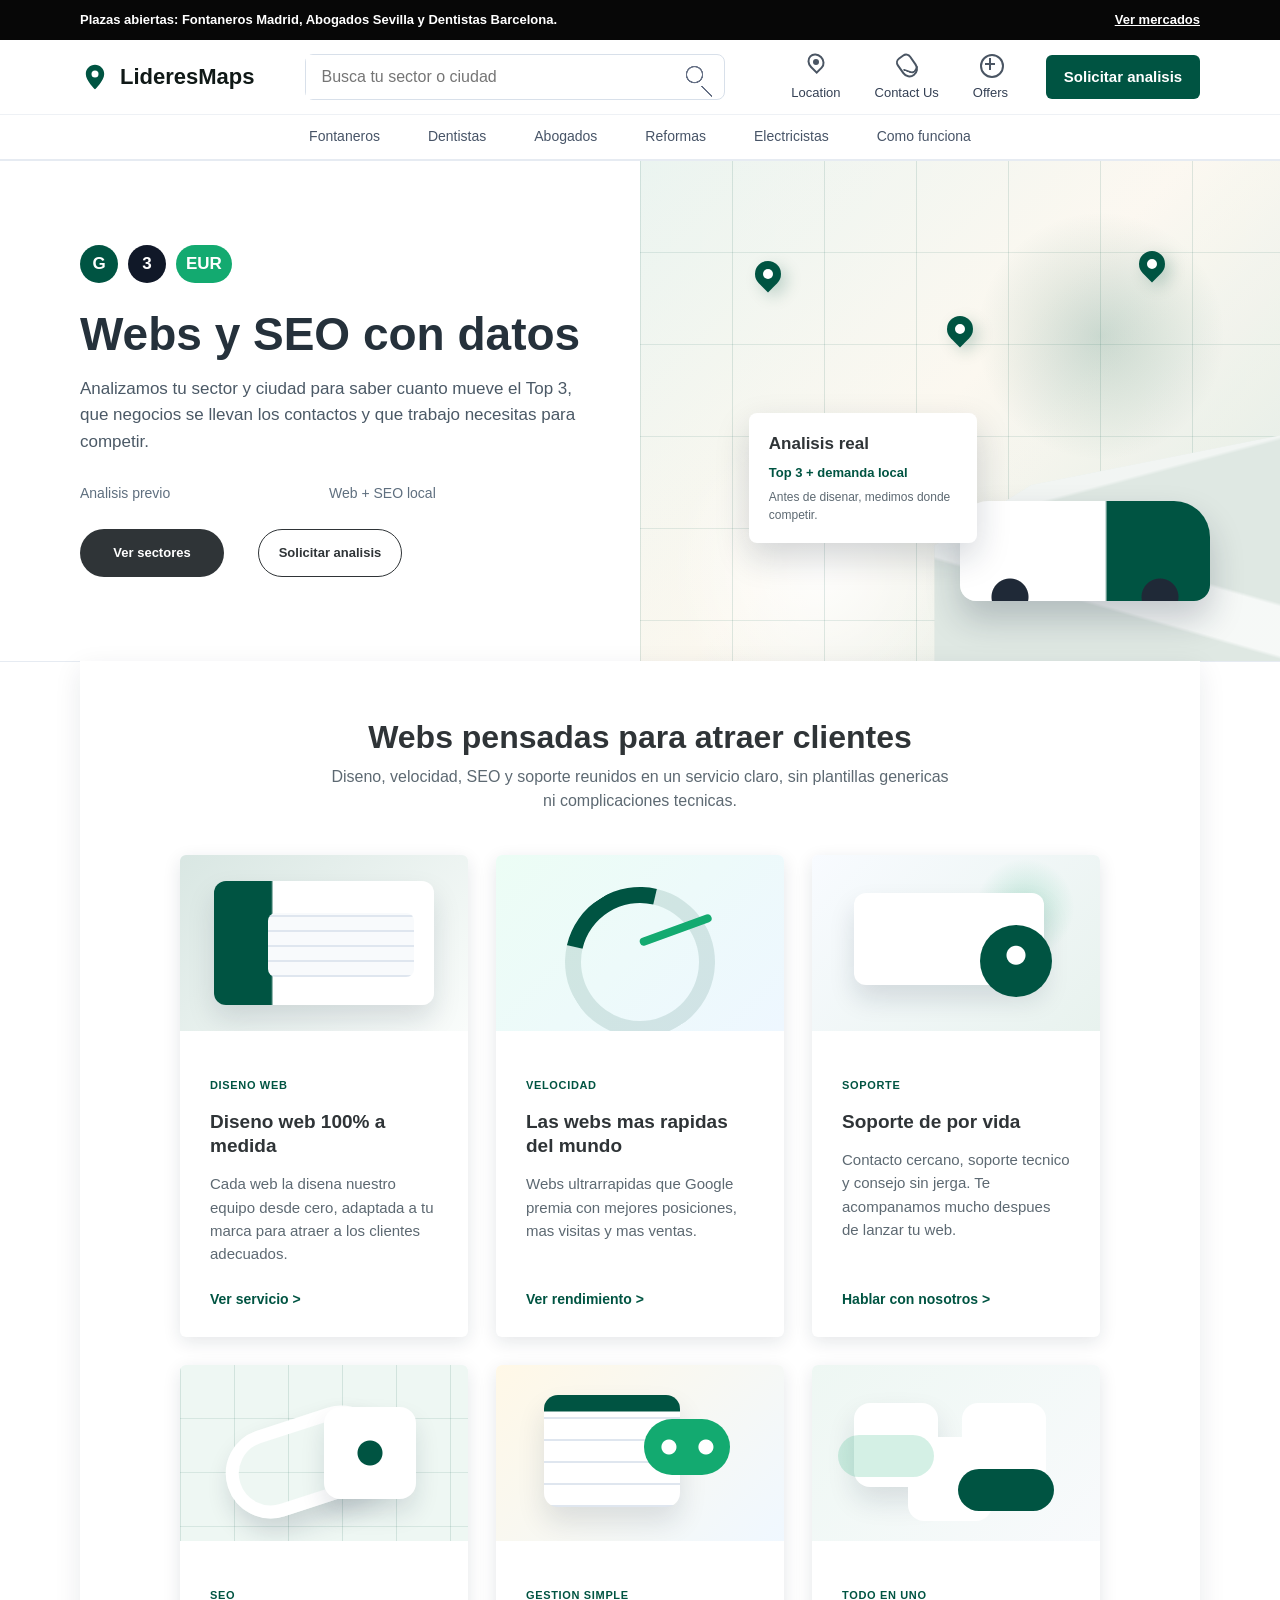
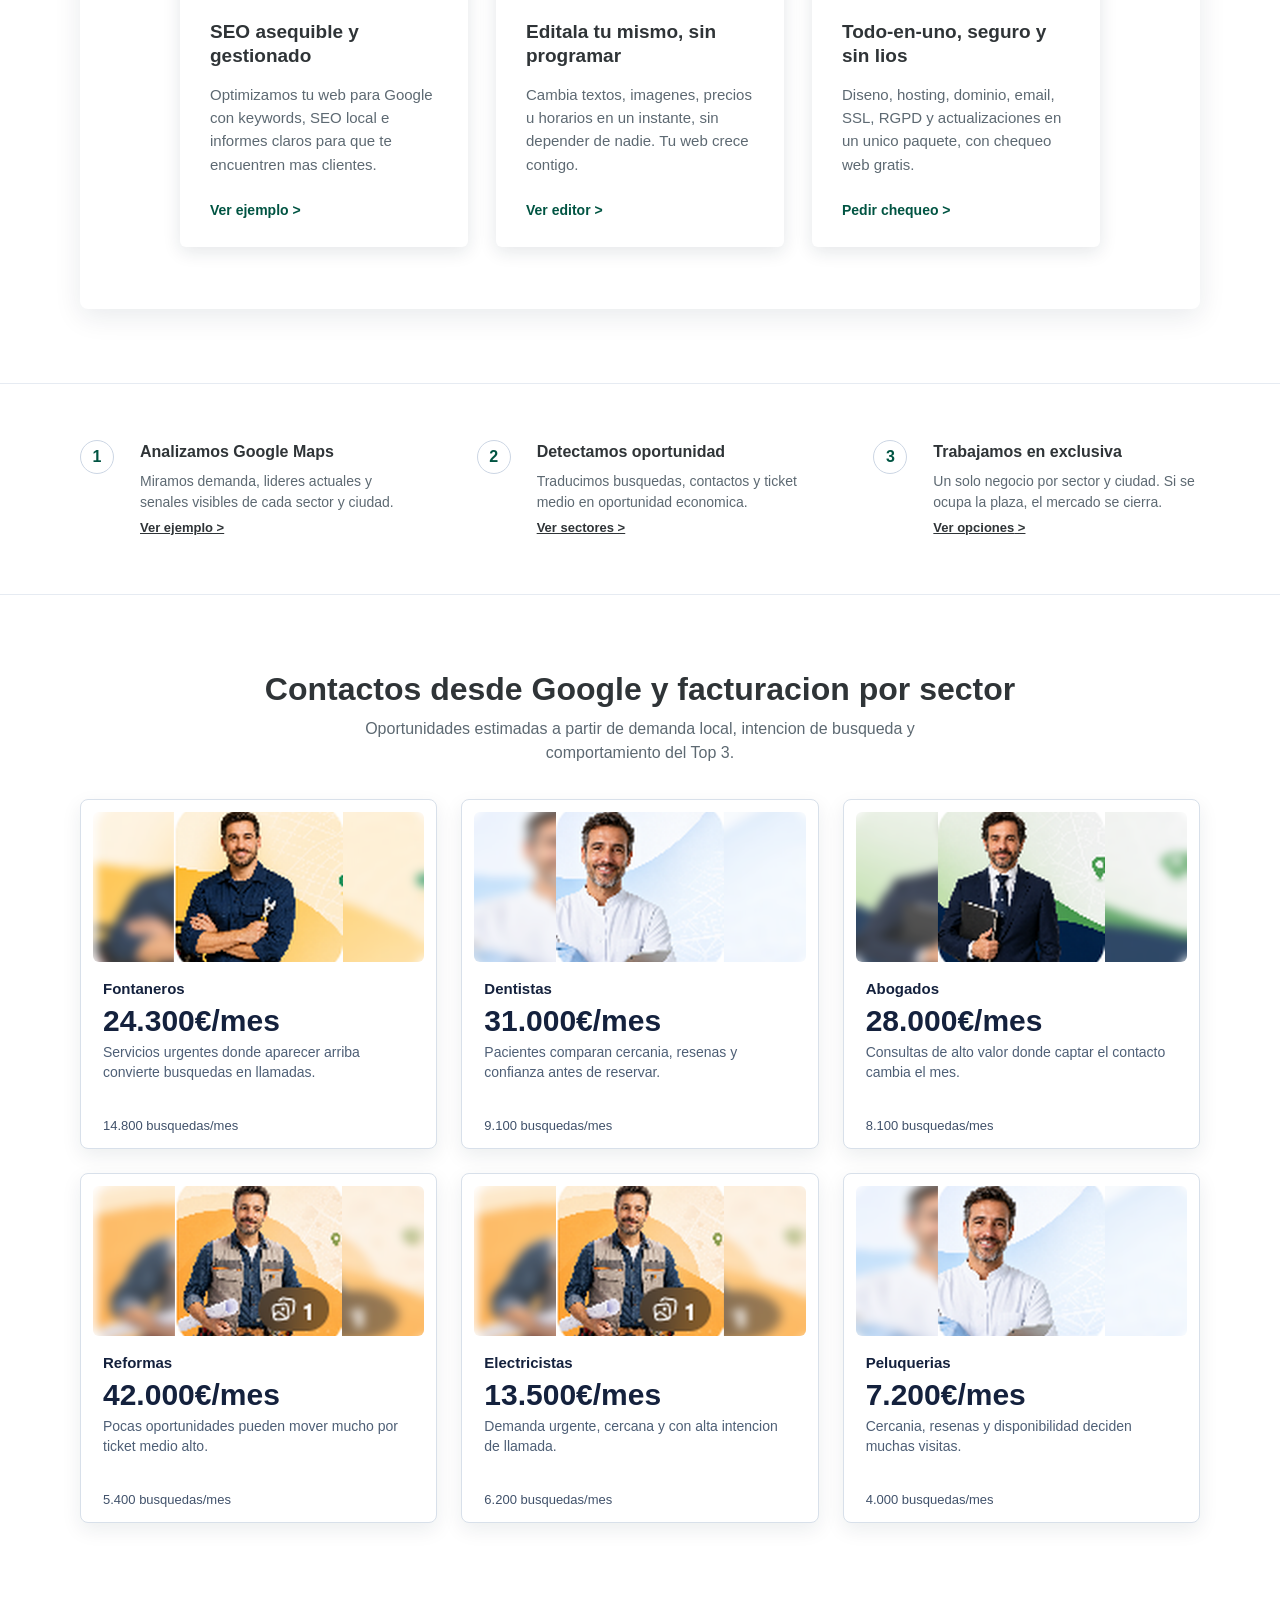
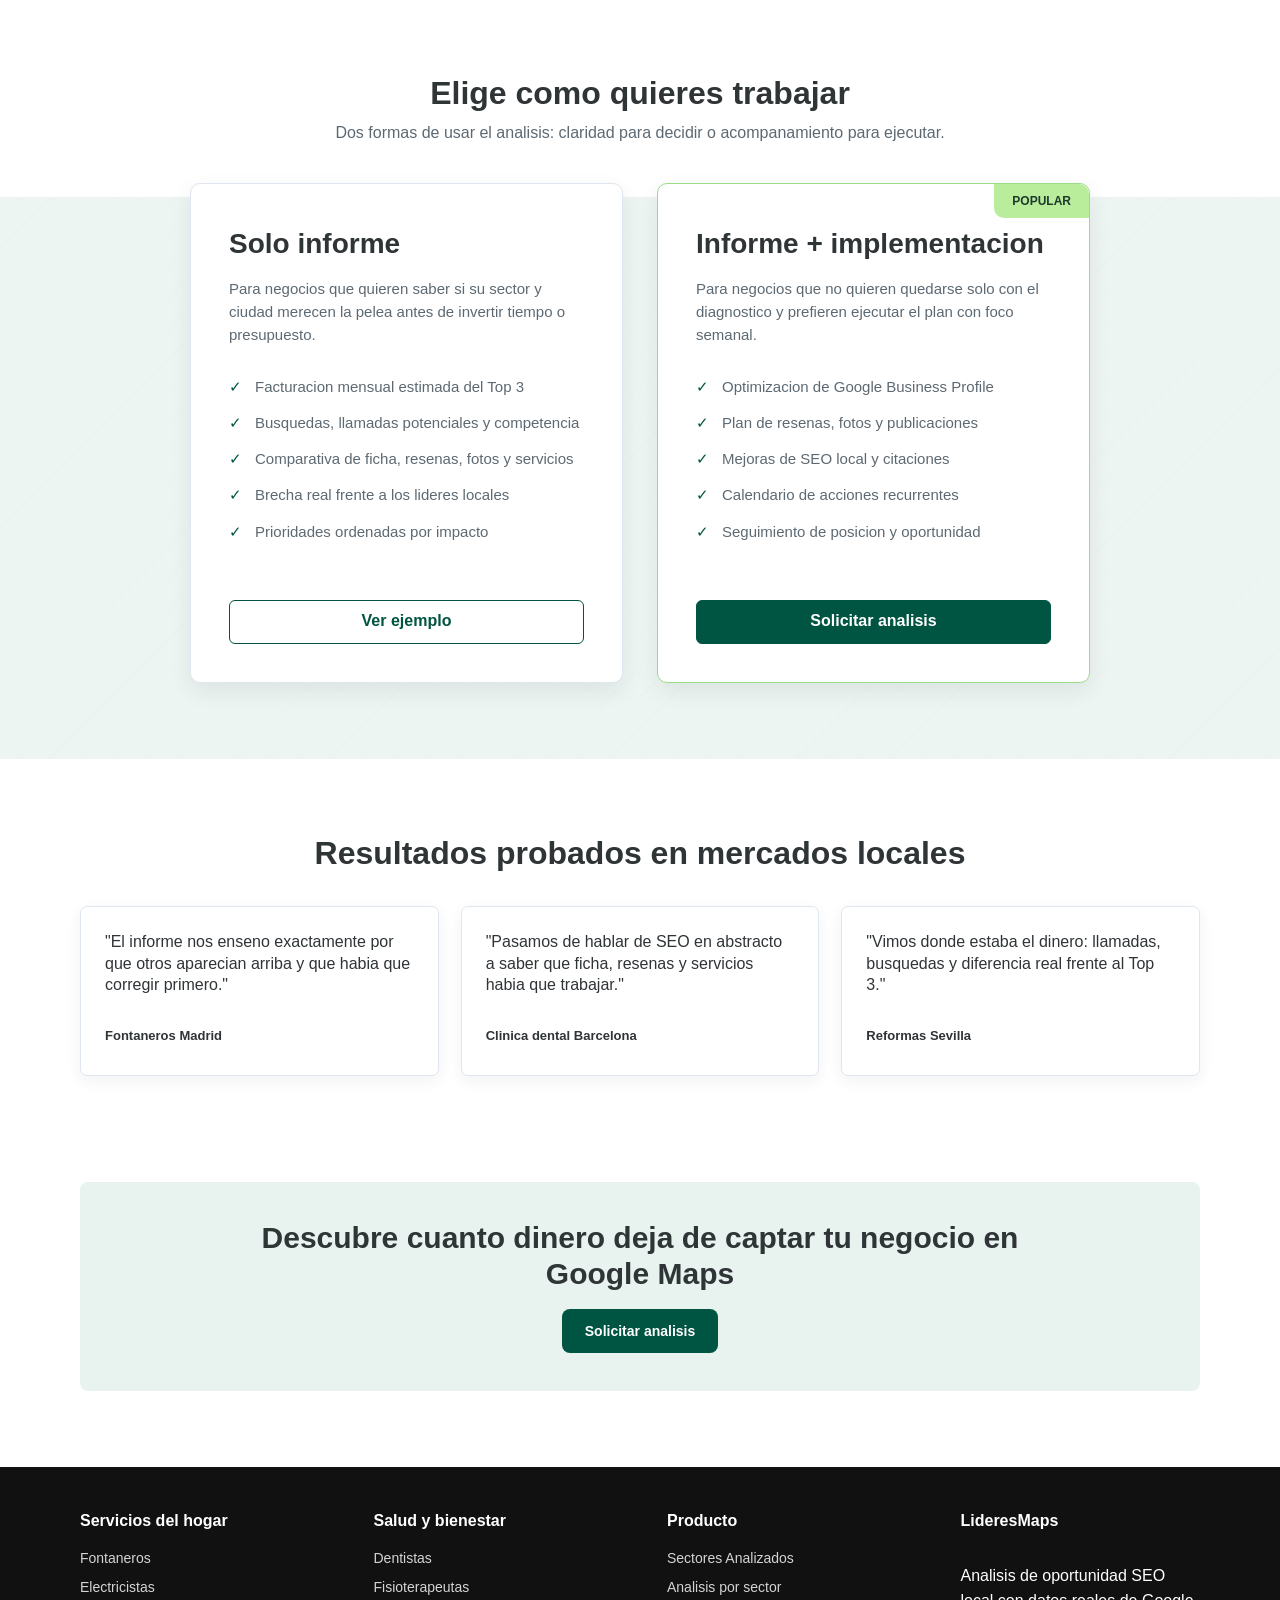
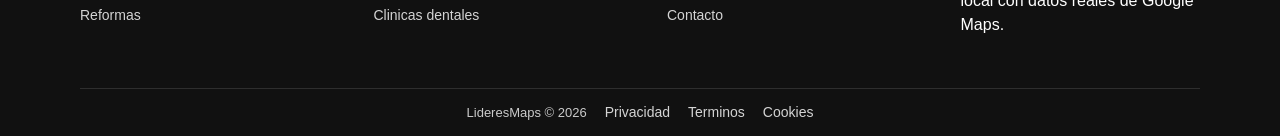
==== commit 051df2da: "Publicar sitio y documentar paginas" ====
--- a/index.html
+++ b/index.html
@@ -8,219 +8,259 @@
   <meta http-equiv="Expires" content="0">
   <title>LideresMaps - Oportunidades en Google Maps</title>
   <meta name="description" content="Analizamos sectores y ciudades en Google Maps para detectar oportunidades reales de SEO local.">
-  <link rel="stylesheet" href="styles.css?v=5">
-  <link rel="stylesheet" href="home.css?v=24">
+  <link rel="stylesheet" href="styles.css?v=10">
+  <link rel="stylesheet" href="home.css?v=48">
 </head>
 <body>
-  <header class="site-header">
-    <div class="container header__inner header__top">
-      <a class="brand" href="index.html" aria-label="LideresMaps inicio">
-        <span class="brand__pin" aria-hidden="true">
-          <svg viewBox="0 0 24 24">
-            <path d="M12 2.2c-4.05 0-7.35 3.3-7.35 7.35 0 5.5 7.35 12.25 7.35 12.25s7.35-6.75 7.35-12.25c0-4.05-3.3-7.35-7.35-7.35Z"></path>
-            <circle cx="12" cy="9.55" r="2.8"></circle>
-          </svg>
-        </span>
-        <span>LideresMaps</span>
-      </a>
-
-      <nav class="home-nav" aria-label="Principal">
-        <a href="informes-disponibles.html?v=2">Sectores</a>
-        <a href="fontaneros.html?v=1">Analisis</a>
+  <header class="scotia-header">
+    <div class="scotia-promo">
+      <div class="scotia-shell">
+        <span>Plazas abiertas: Fontaneros Madrid, Abogados Sevilla y Dentistas Barcelona.</span>
+        <a href="informes-disponibles.html?v=2">Ver mercados</a>
+      </div>
+    </div>
+
+    <div class="scotia-mainbar">
+      <div class="scotia-shell scotia-mainbar__inner">
+        <a class="brand" href="index.html" aria-label="LideresMaps inicio">
+          <span class="brand__pin" aria-hidden="true">
+            <svg viewBox="0 0 24 24">
+              <path d="M12 2.2c-4.05 0-7.35 3.3-7.35 7.35 0 5.5 7.35 12.25 7.35 12.25s7.35-6.75 7.35-12.25c0-4.05-3.3-7.35-7.35-7.35Z"></path>
+              <circle cx="12" cy="9.55" r="2.8"></circle>
+            </svg>
+          </span>
+          <span>LideresMaps</span>
+        </a>
+
+        <form class="scotia-search" action="informes-disponibles.html">
+          <label class="sr-only" for="home-search">Busca tu sector o ciudad</label>
+          <input id="home-search" type="search" placeholder="Busca tu sector o ciudad">
+          <button type="submit" aria-label="Buscar"></button>
+        </form>
+
+        <div class="scotia-actions" aria-label="Accesos rapidos">
+          <a href="informes-disponibles.html?v=2"><span class="scotia-action-icon scotia-action-icon--location" aria-hidden="true"></span>Location</a>
+          <a href="#contacto"><span class="scotia-action-icon scotia-action-icon--contact" aria-hidden="true"></span>Contact Us</a>
+          <a href="fontaneros-madrid.html?v=2"><span class="scotia-action-icon scotia-action-icon--offers" aria-hidden="true"></span>Offers</a>
+        </div>
+
+        <a class="scotia-login" href="#contacto">Solicitar analisis</a>
+      </div>
+    </div>
+
+    <nav class="scotia-cats" aria-label="Categorias principales">
+      <div class="scotia-shell">
+        <a href="fontaneros.html?v=1">Fontaneros</a>
+        <a href="informes-disponibles.html?v=2">Dentistas</a>
+        <a href="informes-disponibles.html?v=2">Abogados</a>
+        <a href="informes-disponibles.html?v=2">Reformas</a>
+        <a href="informes-disponibles.html?v=2">Electricistas</a>
         <a href="#como-funciona">Como funciona</a>
-        <a href="#contacto">Contacto</a>
-      </nav>
-
-      <a class="btn btn--primary" href="#contacto">Solicitar analisis</a>
-    </div>
+      </div>
+    </nav>
   </header>
 
-  <main class="home-upwork">
-    <section class="top-offer">
-      <div class="container top-offer__inner">
-        <span>Mercados abiertos: Fontaneros Madrid, Abogados Sevilla y Dentistas Barcelona</span>
-        <a href="informes-disponibles.html?v=2">Ver plazas</a>
-      </div>
-    </section>
-
-    <section class="up-hero">
-      <div class="container">
-        <div class="up-hero__panel">
-          <div class="up-hero__media" aria-hidden="true"></div>
-          <div class="up-hero__overlay"></div>
-          <div class="up-hero__content">
-            <h1>Cuanto dinero pierdes por no salir en Google Maps?</h1>
-            <p>Calculamos cuanto mueve tu sector, quien se lleva las llamadas y que trabajo necesitas para competir por el Top 3.</p>
-            <div class="hero-switch" aria-label="Tipo de analisis">
-              <span>Quiero ver mi sector</span>
-              <span>Quiero analizar mi negocio</span>
-            </div>
-            <form class="hero-query" action="informes-disponibles.html">
-              <label class="sr-only" for="hero-query">Describe tu sector o ciudad</label>
-              <input id="hero-query" type="search" placeholder="Ej: fontaneros en Madrid">
-              <button type="submit">Buscar</button>
-            </form>
-            <div class="hero-pills" aria-label="Sectores populares">
-              <a href="fontaneros.html?v=1">Fontaneros</a>
-              <a href="informes-disponibles.html?v=2">Dentistas</a>
-              <a href="informes-disponibles.html?v=2">Reformas</a>
-              <a href="informes-disponibles.html?v=2">Abogados</a>
-            </div>
-          </div>
-        </div>
-      </div>
-    </section>
-
-    <section class="trusted-strip">
-      <div class="container">
-        <p>DATOS REALES DE GOOGLE MAPS</p>
-        <div>
-          <span>+120 mercados</span>
-          <span>1 socio por ciudad</span>
-          <span>Informes 2026</span>
-          <span>Sin estimaciones inventadas</span>
-          <span>Trabajo accionable</span>
-        </div>
-      </div>
-    </section>
-
-    <section class="category-section">
-      <div class="container">
-        <h2>Contactos desde Google y facturacion por sector</h2>
-        <div class="sector-opportunity-grid">
-          <a class="sector-opportunity-card sector-opportunity-card--fontaneros" href="fontaneros.html?v=1">
-            <span class="sector-opportunity-card__visual" aria-hidden="true"></span>
+  <main class="home-scotia">
+    <section class="scotia-hero">
+      <div class="scotia-hero__copy">
+        <div class="hero-icons" aria-hidden="true">
+          <span>G</span>
+          <span>3</span>
+          <span>EUR</span>
+        </div>
+        <h1>Webs y SEO con datos</h1>
+        <p>Analizamos tu sector y ciudad para saber cuanto mueve el Top 3, que negocios se llevan los contactos y que trabajo necesitas para competir.</p>
+        <div class="hero-questions">
+          <span>Analisis previo</span>
+          <span>Web + SEO local</span>
+        </div>
+        <div class="hero-ctas">
+          <a class="hero-ctas__primary" href="informes-disponibles.html?v=2">Ver sectores</a>
+          <a class="hero-ctas__secondary" href="#contacto">Solicitar analisis</a>
+        </div>
+      </div>
+      <div class="scotia-hero__image" aria-hidden="true">
+        <div class="hero-map-scene">
+          <span class="hero-map-scene__pin hero-map-scene__pin--one"></span>
+          <span class="hero-map-scene__pin hero-map-scene__pin--two"></span>
+          <span class="hero-map-scene__pin hero-map-scene__pin--three"></span>
+          <span class="hero-map-scene__card">
+            <b>Analisis real</b>
+            <em>Top 3 + demanda local</em>
+            <small>Antes de disenar, medimos donde competir.</small>
+          </span>
+          <span class="hero-map-scene__van"></span>
+        </div>
+      </div>
+    </section>
+
+    <section class="featured-panel">
+      <div class="featured-panel__head">
+        <h2>Webs pensadas para atraer clientes</h2>
+        <p>Diseno, velocidad, SEO y soporte reunidos en un servicio claro, sin plantillas genericas ni complicaciones tecnicas.</p>
+      </div>
+
+      <div class="feature-grid" id="mercados">
+        <article class="feature-card feature-card--design">
+          <span class="feature-card__visual" aria-hidden="true"></span>
+          <div>
+            <span>DISENO WEB</span>
+            <h3>Diseno web 100% a medida</h3>
+            <p>Cada web la disena nuestro equipo desde cero, adaptada a tu marca para atraer a los clientes adecuados.</p>
+            <a href="#contacto">Ver servicio</a>
+          </div>
+        </article>
+        <article class="feature-card feature-card--speed">
+          <span class="feature-card__visual" aria-hidden="true"></span>
+          <div>
+            <span>VELOCIDAD</span>
+            <h3>Las webs mas rapidas del mundo</h3>
+            <p>Webs ultrarrapidas que Google premia con mejores posiciones, mas visitas y mas ventas.</p>
+            <a href="#contacto">Ver rendimiento</a>
+          </div>
+        </article>
+        <article class="feature-card feature-card--support">
+          <span class="feature-card__visual" aria-hidden="true"></span>
+          <div>
+            <span>SOPORTE</span>
+            <h3>Soporte de por vida</h3>
+            <p>Contacto cercano, soporte tecnico y consejo sin jerga. Te acompanamos mucho despues de lanzar tu web.</p>
+            <a href="#contacto">Hablar con nosotros</a>
+          </div>
+        </article>
+        <article class="feature-card feature-card--seo">
+          <span class="feature-card__visual" aria-hidden="true"></span>
+          <div>
+            <span>SEO</span>
+            <h3>SEO asequible y gestionado</h3>
+            <p>Optimizamos tu web para Google con keywords, SEO local e informes claros para que te encuentren mas clientes.</p>
+            <a href="fontaneros-madrid.html?v=2">Ver ejemplo</a>
+          </div>
+        </article>
+        <article class="feature-card feature-card--edit">
+          <span class="feature-card__visual" aria-hidden="true"></span>
+          <div>
+            <span>GESTION SIMPLE</span>
+            <h3>Editala tu mismo, sin programar</h3>
+            <p>Cambia textos, imagenes, precios u horarios en un instante, sin depender de nadie. Tu web crece contigo.</p>
+            <a href="#contacto">Ver editor</a>
+          </div>
+        </article>
+        <article class="feature-card feature-card--pack">
+          <span class="feature-card__visual" aria-hidden="true"></span>
+          <div>
+            <span>TODO EN UNO</span>
+            <h3>Todo-en-uno, seguro y sin lios</h3>
+            <p>Diseno, hosting, dominio, email, SSL, RGPD y actualizaciones en un unico paquete, con chequeo web gratis.</p>
+            <a href="#contacto">Pedir chequeo</a>
+          </div>
+        </article>
+      </div>
+    </section>
+
+    <section class="support-strip" id="como-funciona">
+      <div class="scotia-shell support-grid">
+        <article>
+          <span aria-hidden="true">1</span>
+          <h2>Analizamos Google Maps</h2>
+          <p>Miramos demanda, lideres actuales y senales visibles de cada sector y ciudad.</p>
+          <a href="fontaneros-madrid.html?v=2">Ver ejemplo</a>
+        </article>
+        <article>
+          <span aria-hidden="true">2</span>
+          <h2>Detectamos oportunidad</h2>
+          <p>Traducimos busquedas, contactos y ticket medio en oportunidad economica.</p>
+          <a href="#sectores-locales">Ver sectores</a>
+        </article>
+        <article>
+          <span aria-hidden="true">3</span>
+          <h2>Trabajamos en exclusiva</h2>
+          <p>Un solo negocio por sector y ciudad. Si se ocupa la plaza, el mercado se cierra.</p>
+          <a href="#planes">Ver opciones</a>
+        </article>
+      </div>
+    </section>
+
+    <section class="sector-reports-section" id="sectores-locales">
+      <div class="scotia-shell">
+        <div class="sector-reports-section__head">
+          <h2>Contactos desde Google y facturacion por sector</h2>
+          <p>Oportunidades estimadas a partir de demanda local, intencion de busqueda y comportamiento del Top 3.</p>
+        </div>
+        <div class="sector-report-grid">
+          <a class="sector-report-card sector-report-card--fontaneros" href="fontaneros.html?v=1">
+            <span class="sector-report-card__visual" aria-hidden="true"></span>
             <strong>Fontaneros</strong>
             <b>24.300&euro;/mes</b>
-            <p>El Top 3 concentra una parte grande de las llamadas urgentes.</p>
+            <p>Servicios urgentes donde aparecer arriba convierte busquedas en llamadas.</p>
             <span>14.800 busquedas/mes</span>
           </a>
-          <a class="sector-opportunity-card sector-opportunity-card--dentistas" href="informes-disponibles.html?v=2">
-            <span class="sector-opportunity-card__visual" aria-hidden="true"></span>
+          <a class="sector-report-card sector-report-card--dentistas" href="informes-disponibles.html?v=2">
+            <span class="sector-report-card__visual" aria-hidden="true"></span>
             <strong>Dentistas</strong>
             <b>31.000&euro;/mes</b>
-            <p>Pacientes comparan clinicas por confianza antes de pedir cita.</p>
+            <p>Pacientes comparan cercania, resenas y confianza antes de reservar.</p>
             <span>9.100 busquedas/mes</span>
           </a>
-          <a class="sector-opportunity-card sector-opportunity-card--abogados" href="informes-disponibles.html?v=2">
-            <span class="sector-opportunity-card__visual" aria-hidden="true"></span>
+          <a class="sector-report-card sector-report-card--abogados" href="informes-disponibles.html?v=2">
+            <span class="sector-report-card__visual" aria-hidden="true"></span>
             <strong>Abogados</strong>
             <b>28.000&euro;/mes</b>
-            <p>Servicios de alto valor con consultas de intencion directa.</p>
+            <p>Consultas de alto valor donde captar el contacto cambia el mes.</p>
             <span>8.100 busquedas/mes</span>
           </a>
-          <a class="sector-opportunity-card sector-opportunity-card--reformas" href="informes-disponibles.html?v=2">
-            <span class="sector-opportunity-card__visual" aria-hidden="true"></span>
+          <a class="sector-report-card sector-report-card--reformas" href="informes-disponibles.html?v=2">
+            <span class="sector-report-card__visual" aria-hidden="true"></span>
             <strong>Reformas</strong>
             <b>42.000&euro;/mes</b>
-            <p>Pocas busquedas pueden mover mucho por ticket medio alto.</p>
+            <p>Pocas oportunidades pueden mover mucho por ticket medio alto.</p>
             <span>5.400 busquedas/mes</span>
           </a>
-          <a class="sector-opportunity-card sector-opportunity-card--electricistas" href="informes-disponibles.html?v=2">
-            <span class="sector-opportunity-card__visual" aria-hidden="true"></span>
+          <a class="sector-report-card sector-report-card--electricistas" href="informes-disponibles.html?v=2">
+            <span class="sector-report-card__visual" aria-hidden="true"></span>
             <strong>Electricistas</strong>
             <b>13.500&euro;/mes</b>
-            <p>Servicios urgentes con demanda constante y llamadas de alta intencion.</p>
+            <p>Demanda urgente, cercana y con alta intencion de llamada.</p>
             <span>6.200 busquedas/mes</span>
           </a>
-          <a class="sector-opportunity-card sector-opportunity-card--peluquerias" href="informes-disponibles.html?v=2">
-            <span class="sector-opportunity-card__visual" aria-hidden="true"></span>
+          <a class="sector-report-card sector-report-card--peluquerias" href="informes-disponibles.html?v=2">
+            <span class="sector-report-card__visual" aria-hidden="true"></span>
             <strong>Peluquerias</strong>
             <b>7.200&euro;/mes</b>
-            <p>La cercania, las resenas y la disponibilidad deciden muchas visitas.</p>
+            <p>Cercania, resenas y disponibilidad deciden muchas visitas.</p>
             <span>4.000 busquedas/mes</span>
           </a>
-          <a class="sector-opportunity-card sector-opportunity-card--restaurantes" href="informes-disponibles.html?v=2">
-            <span class="sector-opportunity-card__visual" aria-hidden="true"></span>
-            <strong>Restaurantes</strong>
-            <b>18.600&euro;/mes</b>
-            <p>Fotos, valoraciones y horarios convierten busquedas en reservas.</p>
-            <span>12.200 busquedas/mes</span>
-          </a>
-          <a class="sector-opportunity-card sector-opportunity-card--gestorias" href="informes-disponibles.html?v=2">
-            <span class="sector-opportunity-card__visual" aria-hidden="true"></span>
-            <strong>Gestorias</strong>
-            <b>9.400&euro;/mes</b>
-            <p>Consultas profesionales donde aparecer cerca genera contactos cualificados.</p>
-            <span>3.700 busquedas/mes</span>
-          </a>
-        </div>
-      </div>
-    </section>
-
-    <section class="how-visual" id="como-funciona">
-      <div class="container">
-        <div class="section-row">
-          <h2>Como funciona</h2>
-          <div class="segmented" aria-label="Modo de trabajo"><span>Analisis</span><span>Implementacion</span></div>
-        </div>
-        <div class="how-visual__grid">
-          <article class="how-visual__item">
-            <span class="how-image how-image--one"><i></i></span>
-            <h3>Medimos el mercado</h3>
-            <p>Partimos de busquedas reales en Google Maps, estimamos contactos y traducimos la demanda en facturacion potencial por sector y ciudad.</p>
-          </article>
-          <article class="how-visual__item">
-            <span class="how-image how-image--two"><i></i><i></i><i></i></span>
-            <h3>Comparamos al Top 3</h3>
-            <p>Revisamos que hacen quienes ya aparecen arriba: resenas, ficha, fotos, categorias, servicios, publicaciones y senales locales.</p>
-          </article>
-          <article class="how-visual__item">
-            <span class="how-image how-image--three"><i></i></span>
-            <h3>Convertimos datos en plan</h3>
-            <p>Ordenamos el trabajo por impacto: que corregir primero, que mantener cada semana y que acciones pueden acercarte al Top 3.</p>
-          </article>
-        </div>
-      </div>
-    </section>
-
-    <section class="insights-panel">
-      <div class="container">
-        <div class="insights-panel__inner">
-          <div>
-            <h2>Calcula cuanto captura el Top 3 de tu sector</h2>
-            <p>Usamos demanda local, intencion de busqueda y senales de Google Maps para convertir visibilidad en oportunidad economica.</p>
-            <form class="insight-search" action="informes-disponibles.html">
-              <input type="search" placeholder="Describe tu sector y ciudad">
-              <button type="submit">Ver</button>
-            </form>
-          </div>
-          <div class="insight-meter" aria-hidden="true">
-            <span>Bajo</span>
-            <b>Alto</b>
-            <i></i>
-          </div>
-        </div>
-      </div>
-    </section>
-
-    <section class="plans-section">
-      <div class="container">
+        </div>
+      </div>
+    </section>
+
+    <section class="plans-section" id="planes">
+      <div class="scotia-shell">
         <h2>Elige como quieres trabajar</h2>
-        <p class="section-subtitle">Dos formas de usar el analisis segun lo que necesites: claridad para decidir o acompanamiento para ejecutar.</p>
+        <p class="section-subtitle">Dos formas de usar el analisis: claridad para decidir o acompanamiento para ejecutar.</p>
         <div class="plans-grid">
           <article>
             <h3>Solo informe</h3>
-            <p>Para negocios que quieren saber si su sector y ciudad merecen la pelea antes de invertir tiempo o presupuesto. Te llevas una fotografia clara del mercado, del Top 3 y de la brecha real.</p>
+            <p>Para negocios que quieren saber si su sector y ciudad merecen la pelea antes de invertir tiempo o presupuesto.</p>
             <ul>
-              <li>Estimacion de facturacion mensual capturada por el Top 3</li>
-              <li>Busquedas, llamadas potenciales, competencia y demanda local</li>
-              <li>Comparativa de resenas, ficha, fotos, servicios y publicaciones</li>
-              <li>Diagnostico de lo que separa tu negocio de los primeros puestos</li>
-              <li>Prioridades ordenadas por impacto para que no trabajes a ciegas</li>
+              <li>Facturacion mensual estimada del Top 3</li>
+              <li>Busquedas, llamadas potenciales y competencia</li>
+              <li>Comparativa de ficha, resenas, fotos y servicios</li>
+              <li>Brecha real frente a los lideres locales</li>
+              <li>Prioridades ordenadas por impacto</li>
             </ul>
-            <a href="fontaneros-madrid.html?v=1">Ver ejemplo</a>
+            <a href="fontaneros-madrid.html?v=2">Ver ejemplo</a>
           </article>
           <article class="plan-featured">
             <span>POPULAR</span>
             <h3>Informe + implementacion</h3>
-            <p>Para negocios que no quieren quedarse solo con el diagnostico. Analizamos el mercado, bajamos el plan a acciones concretas y trabajamos la ficha y las senales locales con foco en aparecer mejor.</p>
+            <p>Para negocios que no quieren quedarse solo con el diagnostico y prefieren ejecutar el plan con foco semanal.</p>
             <ul>
-              <li>Optimizacion de Google Business Profile con servicios y categorias</li>
-              <li>Plan de resenas, respuestas, fotos y publicaciones recurrentes</li>
-              <li>Mejoras de SEO local, citaciones y coherencia NAP</li>
-              <li>Calendario de acciones semanales para sostener el avance</li>
-              <li>Seguimiento de posicion, llamadas y oportunidades detectadas</li>
+              <li>Optimizacion de Google Business Profile</li>
+              <li>Plan de resenas, fotos y publicaciones</li>
+              <li>Mejoras de SEO local y citaciones</li>
+              <li>Calendario de acciones recurrentes</li>
+              <li>Seguimiento de posicion y oportunidad</li>
             </ul>
             <a href="#contacto">Solicitar analisis</a>
           </article>
@@ -229,35 +269,18 @@
     </section>
 
     <section class="results-section">
-      <div class="container">
+      <div class="scotia-shell">
         <h2>Resultados probados en mercados locales</h2>
         <div class="results-grid">
-          <article><p>"El informe nos enseno exactamente por que otros aparecian arriba y que teniamos que corregir primero."</p><strong>Fontaneros Madrid</strong></article>
+          <article><p>"El informe nos enseno exactamente por que otros aparecian arriba y que habia que corregir primero."</p><strong>Fontaneros Madrid</strong></article>
           <article><p>"Pasamos de hablar de SEO en abstracto a saber que ficha, resenas y servicios habia que trabajar."</p><strong>Clinica dental Barcelona</strong></article>
-          <article><p>"Nos ayudo a decidir si merecia la pena pelear Google Maps antes de invertir meses a ciegas."</p><strong>Despacho profesional</strong></article>
           <article><p>"Vimos donde estaba el dinero: llamadas, busquedas y diferencia real frente al Top 3."</p><strong>Reformas Sevilla</strong></article>
-          <article><p>"El plan salio ordenado por impacto, no por una lista generica de tareas."</p><strong>Electricistas Madrid</strong></article>
-          <article><p>"Nos quedamos con la plaza porque no queriamos que otro negocio trabajara el mismo mercado."</p><strong>Restaurante Valencia</strong></article>
-        </div>
-      </div>
-    </section>
-
-    <section class="trust-badges">
-      <div class="container">
-        <h2>Confianza para decidir antes de invertir</h2>
-        <div class="badge-grid" aria-label="Indicadores de confianza">
-          <span>Top 3 analizado</span>
-          <span>Datos GBP</span>
-          <span>Busqueda local</span>
-          <span>Competencia</span>
-          <span>Plan accionable</span>
-          <span>Exclusividad</span>
         </div>
       </div>
     </section>
 
     <section class="home-cta" id="contacto">
-      <div class="container">
+      <div class="scotia-shell">
         <div class="home-cta__inner">
           <h2>Descubre cuanto dinero deja de captar tu negocio en Google Maps</h2>
           <a class="btn btn--primary" href="mailto:hola@lideresmaps.com">Solicitar analisis</a>
--- a/styles.css
+++ b/styles.css
@@ -1,8 +1,8 @@
 :root {
-  --green: #016557;
-  --green-2: #0a8a76;
-  --navy: #061d49;
-  --navy-2: #082a63;
+  --green: #005442;
+  --green-2: #13aa70;
+  --navy: #111111;
+  --navy-2: #1f2937;
   --blue: #0b63f6;
   --text: #14213d;
   --body: #323232;
@@ -118,21 +118,22 @@
 }
 
 .site-header .container {
-  width: min(100% - 48px, 1180px);
+  width: calc(100% - 48px);
+  max-width: none;
 }
 
 .header__inner {
-  min-height: 58px;
-  display: flex;
-  align-items: center;
-  gap: 24px;
+  min-height: 64px;
+  display: flex;
+  align-items: center;
+  gap: 28px;
 }
 
 .site-header .btn--primary {
-  min-height: 34px;
-  padding: 8px 18px;
+  min-height: 40px;
+  padding: 10px 22px;
   border-radius: 999px;
-  font-size: 12px;
+  font-size: 14px;
   font-weight: 600;
 }
 
@@ -145,14 +146,14 @@
   align-items: center;
   gap: 8px;
   color: #101917;
-  font-size: 16px;
+  font-size: 18px;
   font-weight: 600;
   line-height: 1;
 }
 
 .brand__pin {
-  width: 24px;
-  height: 24px;
+  width: 28px;
+  height: 28px;
   display: inline-flex;
   color: var(--green);
 }
@@ -175,7 +176,7 @@
 
 .main-nav a {
   color: #273330;
-  font-size: 12px;
+  font-size: 14px;
   font-weight: 500;
 }
 
@@ -224,6 +225,215 @@
   background-repeat: no-repeat;
 }
 
+.scotia-shell {
+  width: min(100% - 48px, 1120px);
+  margin: 0 auto;
+}
+
+.scotia-header {
+  position: sticky;
+  top: 0;
+  z-index: 20;
+  color: #24302c;
+  background: #ffffff;
+  border-bottom: 1px solid #e6ebf2;
+}
+
+.scotia-promo {
+  color: #ffffff;
+  background: #070707;
+}
+
+.scotia-promo .scotia-shell {
+  min-height: 40px;
+  display: flex;
+  align-items: center;
+  justify-content: space-between;
+  gap: 24px;
+  font-size: 13px;
+  font-weight: 600;
+}
+
+.scotia-promo a {
+  text-decoration: underline;
+  white-space: nowrap;
+}
+
+.scotia-mainbar__inner {
+  min-height: 74px;
+  display: flex;
+  align-items: center;
+  gap: 38px;
+}
+
+.scotia-mainbar .brand {
+  gap: 10px;
+  font-size: 22px;
+  font-weight: 700;
+}
+
+.scotia-mainbar .brand__pin {
+  width: 30px;
+  height: 30px;
+}
+
+.scotia-search {
+  width: min(100%, 420px);
+  display: grid;
+  grid-template-columns: 1fr 52px;
+  align-items: center;
+  margin-left: 12px;
+  border: 1px solid #d8e0ea;
+  border-radius: 8px;
+  background: #ffffff;
+}
+
+.scotia-search input {
+  min-width: 0;
+  min-height: 44px;
+  padding: 0 16px;
+  border: 0;
+  color: #14213d;
+  outline: 0;
+  font-size: 16px;
+}
+
+.scotia-search button {
+  width: 48px;
+  height: 44px;
+  border: 0;
+  background:
+    radial-gradient(circle at 45% 42%, transparent 7px, #667085 7.5px, #667085 8.5px, transparent 9px),
+    linear-gradient(45deg, transparent 48%, #667085 49%, #667085 58%, transparent 59%);
+  background-repeat: no-repeat;
+  background-position: center, 29px 31px;
+  background-size: 30px 30px, 11px 11px;
+}
+
+.scotia-actions {
+  display: flex;
+  align-items: center;
+  gap: 34px;
+  margin-left: auto;
+}
+
+.scotia-actions a {
+  display: grid;
+  justify-items: center;
+  gap: 5px;
+  color: #344054;
+  font-size: 13px;
+  font-weight: 500;
+}
+
+.scotia-actions span {
+  color: #005442;
+  font-size: 22px;
+  line-height: 1;
+}
+
+.scotia-action-icon {
+  position: relative;
+  width: 28px;
+  height: 28px;
+  display: block;
+}
+
+.scotia-action-icon::before,
+.scotia-action-icon::after {
+  content: "";
+  position: absolute;
+}
+
+.scotia-action-icon--location::before {
+  inset: 3px 6px 7px;
+  border: 2px solid #4a5563;
+  border-radius: 50% 50% 50% 0;
+  transform: rotate(-45deg);
+}
+
+.scotia-action-icon--location::after {
+  left: 11px;
+  top: 9px;
+  width: 6px;
+  height: 6px;
+  border-radius: 999px;
+  background: #4a5563;
+}
+
+.scotia-action-icon--contact::before {
+  left: 6px;
+  top: 4px;
+  width: 13px;
+  height: 20px;
+  border: 2px solid #4a5563;
+  border-radius: 7px 7px 10px 10px;
+  transform: rotate(-35deg);
+}
+
+.scotia-action-icon--contact::after {
+  right: 4px;
+  bottom: 5px;
+  width: 11px;
+  height: 7px;
+  border-bottom: 2px solid #4a5563;
+  border-right: 2px solid #4a5563;
+  border-radius: 0 0 6px 0;
+  transform: rotate(20deg);
+}
+
+.scotia-action-icon--offers::before {
+  left: 4px;
+  top: 4px;
+  width: 20px;
+  height: 20px;
+  border: 2px solid #4a5563;
+  border-radius: 999px;
+}
+
+.scotia-action-icon--offers::after {
+  left: 9px;
+  top: 8px;
+  width: 10px;
+  height: 12px;
+  background:
+    linear-gradient(#4a5563, #4a5563) 50% 0 / 2px 100% no-repeat,
+    linear-gradient(#4a5563, #4a5563) 0 50% / 100% 2px no-repeat;
+}
+
+.scotia-login {
+  min-width: 154px;
+  min-height: 44px;
+  display: inline-flex;
+  align-items: center;
+  justify-content: center;
+  border-radius: 6px;
+  color: #ffffff;
+  background: #005442;
+  font-size: 15px;
+  font-weight: 700;
+}
+
+.scotia-cats {
+  border-top: 1px solid #eef1f5;
+  border-bottom: 1px solid #e6ebf2;
+}
+
+.scotia-cats .scotia-shell {
+  min-height: 44px;
+  display: flex;
+  align-items: center;
+  justify-content: center;
+  gap: 48px;
+}
+
+.scotia-cats a {
+  color: #475467;
+  font-size: 14px;
+  font-weight: 500;
+  white-space: nowrap;
+}
+
 .site-footer {
   color: var(--white);
   background: var(--navy);
@@ -289,6 +499,28 @@
     width: min(100% - 32px, var(--container));
   }
 
+  .scotia-actions,
+  .scotia-cats {
+    display: none;
+  }
+
+  .scotia-mainbar__inner {
+    min-height: 76px;
+    flex-wrap: wrap;
+    gap: 16px;
+    padding: 14px 0;
+  }
+
+  .scotia-search {
+    order: 3;
+    width: 100%;
+    margin-left: 0;
+  }
+
+  .scotia-login {
+    margin-left: auto;
+  }
+
   .header__inner {
     gap: 16px;
     flex-wrap: wrap;
@@ -309,6 +541,21 @@
 }
 
 @media (max-width: 640px) {
+  .scotia-shell {
+    width: calc(100% - 28px);
+  }
+
+  .scotia-promo .scotia-shell {
+    align-items: flex-start;
+    flex-direction: column;
+    gap: 4px;
+    padding: 10px 0;
+  }
+
+  .scotia-login {
+    display: none;
+  }
+
   .topline__inner {
     justify-content: flex-start;
     overflow: auto;
--- a/home.css
+++ b/home.css
@@ -1,634 +1,862 @@
-.home-upwork {
-  --uw-container: 1120px;
-  --uw-section-gap: 72px;
-  --uw-h1: 52px;
-  --uw-h2: 32px;
-  --uw-body: 14px;
-  --uw-small: 12px;
+.home-scotia {
+  color: #323232;
+  background: #ffffff;
   overflow-x: hidden;
-  background: #ffffff;
-}
-
-.home-upwork .container {
-  width: min(100% - 48px, var(--uw-container));
-}
-
-.home-nav {
+}
+
+.scotia-hero {
+  display: grid;
+  grid-template-columns: minmax(0, 1fr) minmax(0, 1fr);
+  min-height: 500px;
+  border-bottom: 1px solid #e6ebf2;
+}
+
+.scotia-hero__copy {
   display: flex;
-  gap: 26px;
+  flex-direction: column;
+  justify-content: center;
+  padding: 70px 36px 70px max(48px, calc((100vw - 1120px) / 2));
+}
+
+.hero-icons {
+  display: flex;
+  gap: 10px;
+  margin-bottom: 28px;
+}
+
+.hero-icons span {
+  min-width: 38px;
+  height: 38px;
+  padding: 0 10px;
+  display: grid;
+  place-items: center;
+  border-radius: 999px;
+  color: #ffffff;
+  font-size: 17px;
+  font-weight: 800;
+}
+
+.hero-icons span:nth-child(1) { background: #005442; }
+.hero-icons span:nth-child(2) { background: #101828; }
+.hero-icons span:nth-child(3) { background: #13aa70; }
+
+.scotia-hero h1 {
+  max-width: 540px;
+  margin: 0 0 18px;
+  color: #25313b;
+  font-size: 46px;
+  font-weight: 700;
+  line-height: 1.02;
+  letter-spacing: 0;
+}
+
+.scotia-hero p {
+  max-width: 540px;
+  margin: 0;
+  color: #4b5966;
+  font-size: 17px;
+  line-height: 1.55;
+}
+
+.hero-questions {
+  display: grid;
+  grid-template-columns: repeat(2, minmax(0, 1fr));
+  max-width: 470px;
+  gap: 28px;
+  margin: 28px 0 24px;
+  color: #5f6f7f;
+  font-size: 14px;
+}
+
+.hero-ctas {
+  display: flex;
+  gap: 34px;
   align-items: center;
-  margin-left: auto;
-}
-
-.home-nav a {
-  color: #24302c;
+}
+
+.hero-ctas a {
+  min-width: 144px;
+  min-height: 48px;
+  display: inline-flex;
+  align-items: center;
+  justify-content: center;
+  border-radius: 999px;
+  font-size: 13px;
+  font-weight: 700;
+}
+
+.hero-ctas__primary {
+  color: #ffffff;
+  background: #2f3437;
+}
+
+.hero-ctas__secondary {
+  border: 1px solid #2f3437;
+  color: #2f3437;
+  background: #ffffff;
+}
+
+.scotia-hero__image {
+  min-height: 500px;
+  position: relative;
+  overflow: hidden;
+  background:
+    linear-gradient(90deg, rgba(255,255,255,.08), rgba(255,255,255,.18)),
+    linear-gradient(135deg, #e9f3ef, #fbf7ee 48%, #d8e6de);
+}
+
+.hero-map-scene {
+  position: absolute;
+  inset: 0;
+  background:
+    linear-gradient(90deg, rgba(0,84,66,.12) 1px, transparent 1px) 0 0 / 92px 92px,
+    linear-gradient(0deg, rgba(0,84,66,.1) 1px, transparent 1px) 0 0 / 92px 92px,
+    radial-gradient(circle at 72% 35%, rgba(0,84,66,.18), transparent 22%),
+    radial-gradient(circle at 28% 82%, rgba(255,255,255,.82), transparent 24%);
+}
+
+.hero-map-scene::before {
+  content: "";
+  position: absolute;
+  right: 0;
+  bottom: 0;
+  width: 54%;
+  height: 55%;
+  background:
+    linear-gradient(16deg, transparent 0 27%, rgba(255,255,255,.72) 28% 41%, transparent 42%),
+    linear-gradient(165deg, transparent 0 28%, rgba(255,255,255,.58) 29% 39%, transparent 40%),
+    #dfe8e3;
+  clip-path: polygon(28% 36%, 100% 18%, 100% 100%, 0 100%, 0 58%);
+}
+
+.hero-map-scene::after {
+  content: "";
+  position: absolute;
+  right: 70px;
+  bottom: 60px;
+  width: 250px;
+  height: 100px;
+  border-radius: 28px 36px 16px 16px;
+  background:
+    radial-gradient(circle at 20% 96%, #1f2937 0 18px, transparent 19px),
+    radial-gradient(circle at 80% 96%, #1f2937 0 18px, transparent 19px),
+    linear-gradient(90deg, #ffffff 0 58%, #005442 59% 100%);
+  box-shadow: 0 18px 34px rgba(16,32,55,.22);
+}
+
+.hero-map-scene__pin {
+  position: absolute;
+  z-index: 2;
+  width: 26px;
+  height: 26px;
+  border-radius: 50% 50% 50% 0;
+  background: #005442;
+  transform: rotate(-45deg);
+  box-shadow: 0 8px 16px rgba(0,84,66,.22);
+}
+
+.hero-map-scene__pin::after {
+  content: "";
+  position: absolute;
+  inset: 8px;
+  border-radius: 999px;
+  background: #ffffff;
+}
+
+.hero-map-scene__pin--one { left: 18%; top: 20%; }
+.hero-map-scene__pin--two { left: 48%; top: 31%; }
+.hero-map-scene__pin--three { right: 18%; top: 18%; }
+
+.hero-map-scene__card {
+  position: absolute;
+  z-index: 4;
+  left: 17%;
+  bottom: 118px;
+  width: 228px;
+  padding: 18px 20px;
+  border-radius: 8px;
+  color: #2f3437;
+  background: #ffffff;
+  box-shadow: 0 14px 34px rgba(16,32,55,.18);
+}
+
+.hero-map-scene__card b,
+.hero-map-scene__card em,
+.hero-map-scene__card small {
+  display: block;
+}
+
+.hero-map-scene__card b {
+  font-size: 17px;
+  font-weight: 800;
+}
+
+.hero-map-scene__card em {
+  margin: 5px 0;
+  color: #005442;
+  font-size: 13px;
+  font-style: normal;
+  font-weight: 700;
+}
+
+.hero-map-scene__card small {
+  color: #5d6972;
   font-size: 12px;
-  font-weight: 500;
-}
-
-.top-offer {
-  padding: 14px 0 12px;
-}
-
-.top-offer__inner {
-  min-height: 38px;
+}
+
+.hero-map-scene__van {
+  position: absolute;
+  right: 126px;
+  bottom: 80px;
+  width: 78px;
+  height: 34px;
+  border-radius: 8px;
+  color: #005442;
+  background: currentColor;
+}
+
+.featured-panel {
+  position: relative;
+  width: min(100% - 48px, 1120px);
+  margin: -1px auto 74px;
+  padding: 58px 100px 62px;
+  border-radius: 0 0 8px 8px;
+  background: #ffffff;
+  box-shadow: 0 8px 28px rgba(16, 32, 55, .09);
+}
+
+.featured-panel::before {
+  content: "";
+  position: absolute;
+  left: calc((100vw - 100%) / -2);
+  right: calc((100vw - 100%) / -2);
+  top: 0;
+  bottom: 64px;
+  z-index: -1;
+  background: #f3f6fb;
+}
+
+.featured-panel__tabs {
+  min-height: 70px;
   display: flex;
   align-items: center;
-  justify-content: space-between;
-  gap: 24px;
-  padding: 0 22px;
-  border-radius: 12px;
-  color: #1d3b2d;
-  background: #d9f8cc;
-  font-size: 14px;
-}
-
-.top-offer a {
-  color: #005442;
-  font-size: 13px;
-  font-weight: 600;
-}
-
-.up-hero {
-  padding-bottom: 34px;
-}
-
-.up-hero__panel {
-  position: relative;
-  min-height: 372px;
-  overflow: hidden;
-  border-radius: 12px;
-  color: #ffffff;
-  background: #101917;
-}
-
-.up-hero__media,
-.up-hero__overlay {
-  position: absolute;
-  inset: 0;
-}
-
-.up-hero__media {
-  background:
-    linear-gradient(90deg, transparent 0 49%, rgba(164,236,19,.12) 50% 51%, transparent 52%),
-    linear-gradient(0deg, transparent 0 49%, rgba(164,236,19,.08) 50% 51%, transparent 52%),
-    radial-gradient(circle at 76% 40%, rgba(164,236,19,.32), transparent 18%),
-    linear-gradient(135deg, #151515, #13231e);
-}
-
-.up-hero__media::before,
-.up-hero__media::after {
-  content: "";
-  position: absolute;
-  right: 70px;
-  width: 240px;
-  height: 132px;
-  border-radius: 10px;
-  background:
-    radial-gradient(circle at 30% 48%, #10b981 0 7px, transparent 8px),
-    radial-gradient(circle at 58% 58%, #10b981 0 7px, transparent 8px),
-    radial-gradient(circle at 78% 38%, #10b981 0 7px, transparent 8px),
-    linear-gradient(90deg, transparent 0 46%, rgba(1,101,87,.16) 47% 50%, transparent 51%),
-    linear-gradient(0deg, transparent 0 48%, rgba(1,101,87,.12) 49% 52%, transparent 53%),
-    #eef7f3;
-  box-shadow: 0 18px 32px rgba(0,0,0,.28);
-  transform: rotate(8deg);
-}
-
-.up-hero__media::before {
-  top: 54px;
-}
-
-.up-hero__media::after {
-  top: 178px;
-  right: 190px;
-  transform: rotate(-7deg);
-}
-
-.up-hero__overlay {
-  background:
-    linear-gradient(90deg, rgba(12, 18, 18, .92) 0%, rgba(12, 18, 18, .78) 38%, rgba(12,18,18,.32) 78%),
-    radial-gradient(circle at 78% 48%, rgba(111, 224, 0, .22), transparent 26%);
-}
-
-.up-hero__content {
-  position: relative;
-  z-index: 1;
-  max-width: 590px;
-  padding: 48px 54px;
-}
-
-.up-hero h1 {
-  max-width: 540px;
-  margin: 0 0 14px;
-  color: #ffffff;
-  font-size: var(--uw-h1);
-  font-weight: 500;
-  line-height: 1.04;
-  letter-spacing: 0;
-}
-
-.up-hero p {
-  max-width: 500px;
-  margin: 0 0 22px;
-  color: rgba(255,255,255,.86);
-  font-size: 15px;
-  line-height: 1.5;
-}
-
-.hero-switch {
-  width: min(100%, 470px);
-  display: grid;
-  grid-template-columns: 1fr 1fr;
-  margin-bottom: 12px;
-  border: 1px solid rgba(255,255,255,.82);
-  border-radius: 999px;
-  overflow: hidden;
-  font-size: 12px;
-}
-
-.hero-switch span {
-  min-height: 31px;
-  display: grid;
-  place-items: center;
-  color: #ffffff;
-}
-
-.hero-switch span:first-child {
-  background: rgba(255,255,255,.16);
-}
-
-.hero-query {
-  width: min(100%, 500px);
-  display: grid;
-  grid-template-columns: 1fr auto;
-  align-items: center;
-  padding: 4px;
-  border-radius: 999px;
-  background: #ffffff;
-}
-
-.hero-query input {
-  min-width: 0;
-  min-height: 32px;
-  padding: 0 16px;
-  border: 0;
-  border-radius: 999px;
-  outline: none;
-}
-
-.hero-query button {
-  min-height: 32px;
-  padding: 0 17px;
-  border: 0;
-  border-radius: 999px;
-  color: #101917;
-  background: #a4ec13;
-  font-size: 12px;
-  font-weight: 600;
-}
-
-.hero-pills {
-  display: flex;
-  flex-wrap: wrap;
-  gap: 8px;
-  margin-top: 18px;
-}
-
-.hero-pills a {
-  padding: 6px 12px;
-  border: 1px solid rgba(255,255,255,.45);
-  border-radius: 999px;
-  color: #ffffff;
-  font-size: 11px;
-}
-
-.trusted-strip {
-  padding: 18px 0 54px;
-  text-align: center;
-}
-
-.trusted-strip p {
-  margin: 0 0 14px;
-  color: #98a2b3;
-  font-size: 11px;
-  font-weight: 600;
-  letter-spacing: .08em;
-}
-
-.trusted-strip div {
-  display: flex;
-  flex-wrap: wrap;
   justify-content: center;
   gap: 34px;
-  color: #68737d;
+  margin-bottom: 18px;
+}
+
+.featured-panel__tabs a {
+  padding: 23px 0 12px;
+  color: #5d6972;
+  font-size: 13px;
+  font-weight: 500;
+}
+
+.featured-panel__tabs .is-active {
+  color: #24302c;
+  border-bottom: 2px solid #005442;
+  font-weight: 700;
+}
+
+.featured-panel__head {
+  margin-bottom: 42px;
+  text-align: center;
+}
+
+.featured-panel__head h2,
+.home-process h2,
+.sector-reports-section h2,
+.plans-section h2,
+.results-section h2 {
+  margin: 0 0 8px;
+  color: #2f3437;
+  font-size: 32px;
+  font-weight: 700;
+  line-height: 1.18;
+}
+
+.featured-panel__head p,
+.section-subtitle {
+  max-width: 620px;
+  margin: 0 auto;
+  color: #5d6972;
+  font-size: 16px;
+  line-height: 1.5;
+  text-align: center;
+}
+
+.feature-grid {
+  display: grid;
+  grid-template-columns: repeat(3, minmax(0, 1fr));
+  gap: 28px;
+}
+
+.feature-card {
+  min-height: 430px;
+  display: flex;
+  flex-direction: column;
+  overflow: hidden;
+  border-radius: 6px;
+  background: #ffffff;
+  box-shadow: 0 5px 18px rgba(16, 32, 55, .11);
+}
+
+.feature-card__visual {
+  position: relative;
+  width: 100%;
+  height: 176px;
+  display: block;
+  overflow: hidden;
+  background: #eef4f1;
+}
+
+.feature-card__visual::before,
+.feature-card__visual::after {
+  content: "";
+  position: absolute;
+}
+
+.feature-card--design .feature-card__visual {
+  background:
+    linear-gradient(135deg, rgba(0,84,66,.12), rgba(255,255,255,.3)),
+    #f7fbf9;
+}
+
+.feature-card--design .feature-card__visual::before {
+  inset: 26px 34px;
+  border-radius: 12px;
+  background:
+    linear-gradient(90deg, #005442 0 26%, transparent 27%),
+    linear-gradient(#ffffff, #ffffff);
+  box-shadow: 0 14px 28px rgba(16,32,55,.13);
+}
+
+.feature-card--design .feature-card__visual::after {
+  left: 88px;
+  right: 54px;
+  top: 58px;
+  height: 64px;
+  border-radius: 8px;
+  background:
+    repeating-linear-gradient(0deg, #dfe6ef 0 2px, transparent 2px 15px),
+    #f8fafc;
+}
+
+.feature-card--speed .feature-card__visual {
+  background: linear-gradient(135deg, #ecfdf5, #eef7ff);
+}
+
+.feature-card--speed .feature-card__visual::before {
+  left: 50%;
+  top: 32px;
+  width: 118px;
+  height: 118px;
+  border-radius: 999px;
+  border: 16px solid rgba(0,84,66,.12);
+  border-top-color: #005442;
+  transform: translateX(-50%) rotate(-32deg);
+}
+
+.feature-card--speed .feature-card__visual::after {
+  left: 50%;
+  top: 84px;
+  width: 76px;
+  height: 8px;
+  border-radius: 999px;
+  background: #13aa70;
+  transform-origin: left center;
+  transform: rotate(-20deg);
+}
+
+.feature-card--support .feature-card__visual {
+  background:
+    radial-gradient(circle at 74% 30%, rgba(19,170,112,.22), transparent 20%),
+    linear-gradient(135deg, #f8fbff, #e8f2ee);
+}
+
+.feature-card--support .feature-card__visual::before {
+  left: 42px;
+  top: 38px;
+  width: 190px;
+  height: 92px;
+  border-radius: 12px;
+  background: #ffffff;
+  box-shadow: 0 14px 26px rgba(16,32,55,.13);
+}
+
+.feature-card--support .feature-card__visual::after {
+  right: 48px;
+  bottom: 34px;
+  width: 72px;
+  height: 72px;
+  border-radius: 999px;
+  background:
+    radial-gradient(circle at 50% 42%, #ffffff 0 9px, transparent 10px),
+    #005442;
+}
+
+.feature-card--seo .feature-card__visual {
+  background:
+    linear-gradient(90deg, rgba(0,84,66,.12) 1px, transparent 1px) 0 0 / 54px 54px,
+    linear-gradient(0deg, rgba(0,84,66,.1) 1px, transparent 1px) 0 0 / 54px 54px,
+    #eef7f3;
+}
+
+.feature-card--seo .feature-card__visual::before {
+  left: 44px;
+  bottom: 34px;
+  width: 138px;
+  height: 64px;
+  border-radius: 999px;
+  border: 13px solid #ffffff;
+  box-shadow: 0 14px 24px rgba(16,32,55,.16);
+  transform: rotate(-18deg);
+}
+
+.feature-card--seo .feature-card__visual::after {
+  right: 52px;
+  top: 42px;
+  width: 92px;
+  height: 92px;
+  border-radius: 16px;
+  background:
+    radial-gradient(circle at 50% 50%, #005442 0 12px, transparent 13px),
+    #ffffff;
+  box-shadow: 0 14px 24px rgba(16,32,55,.12);
+}
+
+.feature-card--edit .feature-card__visual {
+  background: linear-gradient(135deg, #fff8e7, #f0f8ff);
+}
+
+.feature-card--edit .feature-card__visual::before {
+  left: 48px;
+  top: 30px;
+  width: 136px;
+  height: 112px;
+  border-radius: 14px;
+  background:
+    linear-gradient(#005442 0 16px, transparent 17px),
+    repeating-linear-gradient(0deg, #dfe6ef 0 2px, transparent 2px 22px),
+    #ffffff;
+  box-shadow: 0 15px 28px rgba(16,32,55,.12);
+}
+
+.feature-card--edit .feature-card__visual::after {
+  right: 54px;
+  top: 54px;
+  width: 86px;
+  height: 56px;
+  border-radius: 999px;
+  background:
+    radial-gradient(circle at 29% 50%, #ffffff 0 7px, transparent 8px),
+    radial-gradient(circle at 72% 50%, #ffffff 0 7px, transparent 8px),
+    #13aa70;
+}
+
+.feature-card--pack .feature-card__visual {
+  background: linear-gradient(135deg, #eef7f3, #f8fafc);
+}
+
+.feature-card--pack .feature-card__visual::before {
+  left: 42px;
+  top: 38px;
+  width: 84px;
+  height: 84px;
+  border-radius: 16px;
+  background: #ffffff;
+  box-shadow:
+    108px 0 0 #ffffff,
+    54px 34px 0 #ffffff,
+    0 14px 28px rgba(16,32,55,.12);
+}
+
+.feature-card--pack .feature-card__visual::after {
+  right: 46px;
+  bottom: 30px;
+  width: 96px;
+  height: 42px;
+  border-radius: 999px;
+  background: #005442;
+  box-shadow: -120px -34px 0 rgba(19,170,112,.18);
+}
+
+.feature-card div {
+  flex: 1;
+  display: flex;
+  flex-direction: column;
+  padding: 30px 30px 26px;
+}
+
+.feature-card span {
+  margin-bottom: 16px;
+  color: #005442;
+  font-size: 11px;
+  font-weight: 800;
+  letter-spacing: .06em;
+}
+
+.feature-card h3 {
+  margin: 0 0 14px;
+  color: #2f3437;
+  font-size: 19px;
+  font-weight: 700;
+  line-height: 1.28;
+}
+
+.feature-card p {
+  margin: 0 0 24px;
+  color: #5d6972;
+  font-size: 15px;
+  line-height: 1.55;
+}
+
+.feature-card a {
+  margin-top: auto;
+  color: #005442;
   font-size: 14px;
-  font-weight: 600;
-}
-
-.category-section,
-.how-visual,
+  font-weight: 800;
+}
+
+.feature-card a::after,
+.support-grid a::after {
+  content: " >";
+}
+
+.support-strip {
+  padding: 56px 0;
+  border-top: 1px solid #e6ebf2;
+  border-bottom: 1px solid #e6ebf2;
+  background: #ffffff;
+}
+
+.support-grid {
+  display: grid;
+  grid-template-columns: repeat(3, minmax(0, 1fr));
+  gap: 70px;
+}
+
+.support-grid article {
+  display: grid;
+  grid-template-columns: 42px 1fr;
+  gap: 6px 18px;
+}
+
+.support-grid span {
+  grid-row: span 3;
+  width: 34px;
+  height: 34px;
+  display: grid;
+  place-items: center;
+  border: 1px solid #ccd6e4;
+  border-radius: 999px;
+  color: #005442;
+  font-weight: 800;
+}
+
+.support-grid h2 {
+  margin: 0;
+  color: #2f3437;
+  font-size: 16px;
+  font-weight: 800;
+}
+
+.support-grid p {
+  margin: 0;
+  color: #5d6972;
+  font-size: 14px;
+  line-height: 1.45;
+}
+
+.support-grid a {
+  color: #2f3437;
+  font-size: 13px;
+  font-weight: 800;
+  text-decoration: underline;
+}
+
+.home-process,
+.sector-reports-section,
 .plans-section,
 .results-section,
-.trust-badges,
 .home-cta {
-  padding: var(--uw-section-gap) 0;
-}
-
-.category-section h2,
-.section-row h2,
-.plans-section h2,
-.results-section h2,
-.trust-badges h2 {
-  margin: 0 0 24px;
-  color: #2f3437;
-  font-size: var(--uw-h2);
-  font-weight: 500;
-  line-height: 1.15;
-}
-
-.sector-opportunity-grid {
-  display: grid;
-  grid-template-columns: repeat(4, minmax(0, 1fr));
-  gap: 16px;
-}
-
-.sector-opportunity-card {
-  min-height: 304px;
+  padding: 76px 0;
+}
+
+.home-process h2,
+.sector-reports-section h2,
+.results-section h2 {
+  text-align: center;
+}
+
+.sector-reports-section {
+  background: #ffffff;
+}
+
+.sector-reports-section__head {
+  margin-bottom: 34px;
+  text-align: center;
+}
+
+.sector-reports-section__head p {
+  max-width: 650px;
+  margin: 0 auto;
+  color: #5d6972;
+  font-size: 16px;
+  line-height: 1.5;
+}
+
+.sector-report-grid {
+  display: grid;
+  grid-template-columns: repeat(3, minmax(0, 1fr));
+  gap: 24px;
+}
+
+.sector-report-card {
+  min-height: 350px;
   display: flex;
   flex-direction: column;
-  padding: 10px;
-  border: 1px solid #cfd9e7;
+  padding: 12px;
+  border: 1px solid #d8e0ea;
   border-radius: 8px;
-  color: #2f3437;
-  background: rgba(255,255,255,.96);
-  box-shadow: 0 4px 12px rgba(16, 32, 55, .04);
+  color: #14213d;
+  background: #ffffff;
+  box-shadow: 0 7px 20px rgba(16, 32, 55, .08);
   transition: border-color .18s ease, box-shadow .18s ease, transform .18s ease;
 }
 
-.sector-opportunity-card:hover {
+.sector-report-card:hover {
   transform: translateY(-2px);
-  border-color: #9fb3ce;
-  box-shadow: 0 8px 18px rgba(16, 32, 55, .07);
-}
-
-.sector-opportunity-card__visual {
-  height: 118px;
+  border-color: #aec0d8;
+  box-shadow: 0 12px 26px rgba(16, 32, 55, .12);
+}
+
+.sector-report-card__visual {
   display: block;
-  margin-bottom: 15px;
-  border-radius: 7px;
+  height: 150px;
+  margin-bottom: 18px;
+  overflow: hidden;
+  border-radius: 6px;
   background: #f5f7fb var(--sector-card-image) center / cover no-repeat;
 }
 
-.sector-opportunity-card strong,
-.sector-opportunity-card b,
-.sector-opportunity-card p,
-.sector-opportunity-card span:not(.sector-opportunity-card__visual) {
+.sector-report-card strong,
+.sector-report-card b,
+.sector-report-card p,
+.sector-report-card span:not(.sector-report-card__visual) {
   display: block;
-  padding: 0 8px;
-}
-
-.sector-opportunity-card strong {
-  color: #121d36;
-  font-size: 16px;
-  font-weight: 600;
+  padding: 0 10px;
+}
+
+.sector-report-card strong {
+  color: #14213d;
+  font-size: 15px;
+  font-weight: 800;
   line-height: 1.2;
 }
 
-.sector-opportunity-card b {
-  margin: 7px 0 2px;
+.sector-report-card b {
+  margin: 8px 0 6px;
   color: #14213d;
   font-size: 30px;
-  font-weight: 600;
-  letter-spacing: 0;
-  line-height: 1.05;
-}
-
-.sector-opportunity-card p {
-  display: -webkit-box;
-  min-height: 44px;
-  margin: 10px 0 12px;
-  overflow: hidden;
-  overflow-wrap: anywhere;
+  font-weight: 800;
+  line-height: 1;
+}
+
+.sector-report-card p {
+  margin: 0 0 18px;
   color: #4e5f76;
+  font-size: 14px;
+  line-height: 1.45;
+}
+
+.sector-report-card span:not(.sector-report-card__visual) {
+  margin-top: auto;
+  color: #40516a;
   font-size: 13px;
-  line-height: 1.48;
-  -webkit-box-orient: vertical;
-  -webkit-line-clamp: 2;
-}
-
-.sector-opportunity-card span:not(.sector-opportunity-card__visual) {
-  margin-top: auto;
-  color: #44546b;
-  font-size: 12px;
-  line-height: 1.45;
-}
-
-.sector-opportunity-card--fontaneros { --sector-card-image: url("assets/sector-card-fontaneros.png?v=2"); }
-.sector-opportunity-card--dentistas { --sector-card-image: url("assets/sector-card-dentistas.png?v=2"); }
-.sector-opportunity-card--abogados { --sector-card-image: url("assets/sector-card-abogados.png?v=2"); }
-.sector-opportunity-card--reformas { --sector-card-image: url("assets/sector-card-reformas.png?v=2"); }
-.sector-opportunity-card--electricistas { --sector-card-image: url("assets/sector-card-reformas.png?v=2"); }
-.sector-opportunity-card--peluquerias { --sector-card-image: url("assets/sector-card-dentistas.png?v=2"); }
-.sector-opportunity-card--restaurantes { --sector-card-image: url("assets/sector-card-fontaneros.png?v=2"); }
-.sector-opportunity-card--gestorias { --sector-card-image: url("assets/sector-card-abogados.png?v=2"); }
-
-.section-row {
-  display: flex;
-  justify-content: space-between;
-  gap: 24px;
-  align-items: center;
-  margin-bottom: 28px;
-}
-
-.segmented {
-  display: grid;
-  grid-template-columns: 1fr 1fr;
-  min-width: 250px;
-  border: 1px solid #2f3437;
-  border-radius: 999px;
-  overflow: hidden;
-  font-size: 11px;
-}
-
-.segmented span {
-  min-height: 28px;
-  display: grid;
-  place-items: center;
-}
-
-.segmented span:first-child {
-  color: #ffffff;
-  background: #2f3437;
-}
-
-.how-visual__grid {
+}
+
+.sector-report-card--fontaneros { --sector-card-image: url("assets/sector-card-fontaneros.png?v=2"); }
+.sector-report-card--dentistas { --sector-card-image: url("assets/sector-card-dentistas.png?v=2"); }
+.sector-report-card--abogados { --sector-card-image: url("assets/sector-card-abogados.png?v=2"); }
+.sector-report-card--reformas { --sector-card-image: url("assets/sector-card-reformas.png?v=2"); }
+.sector-report-card--electricistas { --sector-card-image: url("assets/sector-card-reformas.png?v=2"); }
+.sector-report-card--peluquerias { --sector-card-image: url("assets/sector-card-dentistas.png?v=2"); }
+
+.process-grid {
   display: grid;
   grid-template-columns: repeat(3, minmax(0, 1fr));
   gap: 28px;
-}
-
-.how-visual__item {
-  color: #2f3437;
-}
-
-.how-image {
+  margin-top: 34px;
+}
+
+.process-grid article {
+  background: #ffffff;
+}
+
+.process-visual {
   position: relative;
-  min-height: 154px;
+  width: 100%;
+  height: 180px;
   display: block;
-  margin-bottom: 12px;
   overflow: hidden;
   border-radius: 7px;
 }
 
-.how-image--one {
-  display: grid;
-  place-items: center;
-  background:
-    radial-gradient(circle at 72% 30%, rgba(255,255,255,.75) 0 12%, transparent 13%),
-    linear-gradient(135deg, #dbff62, #b9f89a 55%, #eef8ff);
-}
-
-.how-image--one::before {
-  content: "LideresMaps";
-  color: #102033;
-  font-size: 26px;
-  font-weight: 600;
-}
-
-.how-image--one i {
-  position: absolute;
-  right: 18px;
-  bottom: 16px;
-  width: 34px;
-  height: 34px;
-  border-radius: 999px;
-  background: rgba(255,255,255,.72);
-}
-
-.how-image--two {
-  background:
-    linear-gradient(90deg, rgba(0,84,66,.12) 1px, transparent 1px) 0 0 / 72px 72px,
-    linear-gradient(0deg, rgba(0,84,66,.12) 1px, transparent 1px) 0 0 / 72px 72px,
+.process-visual--maps {
+  background:
+    radial-gradient(circle at 23% 36%, #005442 0 8px, transparent 9px),
+    radial-gradient(circle at 53% 58%, #005442 0 8px, transparent 9px),
+    radial-gradient(circle at 78% 32%, #005442 0 8px, transparent 9px),
+    linear-gradient(90deg, rgba(0,84,66,.12) 1px, transparent 1px) 0 0 / 52px 52px,
+    linear-gradient(0deg, rgba(0,84,66,.1) 1px, transparent 1px) 0 0 / 52px 52px,
     #edf6f2;
 }
 
-.how-image--two i {
-  position: absolute;
-  width: 38px;
-  height: 38px;
-  border-radius: 50% 50% 50% 0;
-  background: #0aa060;
-  transform: rotate(-45deg);
-  box-shadow: 0 8px 18px rgba(16, 32, 55, .16);
-}
-
-.how-image--two i::after {
+.process-visual--maps::after {
   content: "";
   position: absolute;
-  inset: 11px;
-  border-radius: 999px;
-  background: #ffffff;
-}
-
-.how-image--two i:nth-child(1) { left: 20%; top: 36%; }
-.how-image--two i:nth-child(2) { left: 50%; top: 54%; }
-.how-image--two i:nth-child(3) { right: 19%; top: 30%; }
-
-.how-image--three {
-  background:
-    radial-gradient(circle at 80% 28%, rgba(164,236,19,.3), transparent 22%),
-    linear-gradient(135deg, #101917, #202626);
-}
-
-.how-image--three::before,
-.how-image--three::after,
-.how-image--three i {
+  left: 34px;
+  bottom: 24px;
+  width: 120px;
+  height: 70px;
+  border-radius: 999px;
+  border: 12px solid rgba(255,255,255,.88);
+  box-shadow: 0 16px 28px rgba(16,32,55,.18);
+  transform: rotate(-18deg);
+}
+
+.process-visual--data {
+  background:
+    linear-gradient(135deg, rgba(0,84,66,.12), rgba(232,242,238,.35)),
+    #f8fbff;
+}
+
+.process-visual--data::before {
   content: "";
   position: absolute;
+  inset: 28px;
+  border-radius: 10px;
+  background:
+    linear-gradient(90deg, #005442 0 18%, transparent 18%),
+    repeating-linear-gradient(0deg, #dfe6ef 0 1px, transparent 1px 28px),
+    #ffffff;
+  box-shadow: 0 16px 32px rgba(16,32,55,.12);
+}
+
+.process-visual--data::after {
+  content: "";
+  position: absolute;
+  left: 82px;
+  right: 52px;
+  bottom: 50px;
+  height: 70px;
+  background:
+    linear-gradient(180deg, transparent 44%, #13aa70 45% 100%) 0 0 / 28% 100% no-repeat,
+    linear-gradient(180deg, transparent 20%, #005442 21% 100%) 48% 0 / 28% 100% no-repeat,
+    linear-gradient(180deg, transparent 60%, #9bdc86 61% 100%) 100% 0 / 28% 100% no-repeat;
+}
+
+.process-visual--exclusive {
+  background:
+    radial-gradient(circle at 72% 26%, rgba(19,170,112,.22), transparent 20%),
+    linear-gradient(135deg, #f8fbff, #e8f2ee);
+}
+
+.process-visual--exclusive::before {
+  content: "";
+  position: absolute;
   left: 38px;
-  right: 38px;
-  height: 18px;
-  border-radius: 999px;
-  background: rgba(255,255,255,.22);
-}
-
-.how-image--three::before { top: 48px; width: 64%; }
-.how-image--three i { top: 80px; width: 78%; }
-.how-image--three::after { top: 112px; width: 48%; }
-
-.how-visual h3 {
-  margin: 0 0 6px;
-  font-size: 15px;
-  font-weight: 600;
-}
-
-.how-visual p,
-.plans-section p,
-.plans-section li,
+  top: 34px;
+  width: 130px;
+  height: 94px;
+  border-radius: 10px;
+  background: #ffffff;
+  box-shadow: 0 16px 30px rgba(16,32,55,.14);
+}
+
+.process-visual--exclusive::after {
+  content: "";
+  position: absolute;
+  left: 64px;
+  top: 62px;
+  width: 184px;
+  height: 58px;
+  border-radius: 999px;
+  background:
+    linear-gradient(90deg, transparent 0 42%, #005442 43% 57%, transparent 58%),
+    radial-gradient(circle at 31% 50%, #13aa70 0 12px, transparent 13px),
+    radial-gradient(circle at 69% 50%, #13aa70 0 12px, transparent 13px),
+    #ffffff;
+  box-shadow: 0 12px 24px rgba(16,32,55,.12);
+}
+
+.process-grid h3 {
+  margin: 18px 0 8px;
+  color: #2f3437;
+  font-size: 18px;
+  font-weight: 800;
+}
+
+.process-grid p,
+.plans-grid p,
+.plans-grid li,
 .results-grid p {
   margin: 0;
   color: #5d6972;
-  font-size: 13px;
+  font-size: 15px;
   line-height: 1.55;
 }
 
-.insights-panel {
-  padding: 58px 0 64px;
-}
-
-.insights-panel__inner {
-  min-height: 260px;
-  display: grid;
-  grid-template-columns: 1fr 1fr;
-  gap: 40px;
-  align-items: center;
-  padding: 42px 48px;
-  border-radius: 10px;
-  color: #ffffff;
-  background:
-    radial-gradient(circle at 78% 48%, rgba(164, 236, 19, .4), transparent 24%),
-    linear-gradient(135deg, #161616, #101917);
-}
-
-.insights-panel h2 {
-  max-width: 430px;
-  margin: 0 0 12px;
-  color: #ffffff;
-  font-size: 34px;
-  font-weight: 500;
-  line-height: 1.1;
-}
-
-.insights-panel p {
-  max-width: 520px;
-  margin: 0 0 22px;
-  color: rgba(255,255,255,.74);
-}
-
-.insight-search {
-  max-width: 430px;
-  display: grid;
-  grid-template-columns: 1fr auto;
-  padding: 4px;
-  border-radius: 999px;
-  background: #ffffff;
-}
-
-.insight-search input {
-  min-width: 0;
-  min-height: 38px;
-  padding: 0 16px;
-  border: 0;
-  border-radius: 999px;
-}
-
-.insight-search button {
-  min-height: 38px;
-  padding: 0 16px;
-  border: 0;
-  border-radius: 999px;
-  background: #a4ec13;
-}
-
-.insight-meter {
-  min-height: 180px;
-  position: relative;
-  border: 1px solid rgba(255,255,255,.12);
-  border-radius: 12px;
-  background: rgba(255,255,255,.04);
-}
-
-.insight-meter::before {
-  content: "";
-  position: absolute;
-  left: 12%;
-  right: 12%;
-  top: 48%;
-  height: 38px;
-  border-radius: 999px;
-  background: linear-gradient(90deg, #314133, #a4ec13, #314133);
-}
-
-.insight-meter span,
-.insight-meter b {
-  position: absolute;
-  bottom: 30px;
-  color: rgba(255,255,255,.74);
-  font-size: 13px;
-  font-weight: 500;
-}
-
-.insight-meter span { left: 13%; }
-.insight-meter b { right: 13%; }
-
-.insight-meter i {
-  position: absolute;
-  left: 46%;
-  top: 43%;
-  width: 82px;
-  height: 82px;
-  border-radius: 999px;
-  background: radial-gradient(circle, #a4ec13 0 34%, rgba(164,236,19,.25) 35% 68%, transparent 69%);
-}
-
 .plans-section {
-  position: relative;
+  background:
+    linear-gradient(#ffffff 0 26%, rgba(232,242,238,.78) 26% 100%),
+    repeating-linear-gradient(135deg, rgba(0,84,66,.055) 0 1px, transparent 1px 22px);
   text-align: center;
-  padding: 68px 0 82px;
-  background:
-    linear-gradient(#ffffff 0 34%, rgba(238,251,232,.82) 34% 100%),
-    repeating-linear-gradient(135deg, rgba(16,138,0,.055) 0 1px, transparent 1px 24px);
-}
-
-.section-subtitle {
-  max-width: 560px;
-  margin: -12px auto 34px;
-  color: #667085;
 }
 
 .plans-grid {
-  width: min(100%, 920px);
+  width: min(100%, 900px);
   display: grid;
   grid-template-columns: repeat(2, minmax(0, 1fr));
-  gap: 32px;
-  margin: 0 auto;
+  gap: 34px;
+  margin: 38px auto 0;
   text-align: left;
 }
 
 .plans-grid article {
   position: relative;
-  min-height: 470px;
+  min-height: 500px;
   display: flex;
   flex-direction: column;
-  padding: 36px 38px 30px;
+  padding: 38px;
   border: 1px solid #dfe6ef;
-  border-radius: 9px;
-  background: #ffffff;
-  box-shadow: 0 8px 20px rgba(16,32,55,.05);
+  border-radius: 10px;
+  background: #ffffff;
+  box-shadow: 0 8px 22px rgba(16, 32, 55, .08);
 }
 
 .plans-grid .plan-featured {
-  border-color: #90dc73;
+  border-color: #9bdc86;
 }
 
 .plan-featured > span {
   position: absolute;
   top: 0;
   right: 0;
-  padding: 7px 18px;
-  border-radius: 0 12px 0 12px;
+  padding: 8px 18px;
+  border-radius: 0 10px 0 10px;
+  color: #1d3b2d;
   background: #b9ed9c;
-  color: #1d3b2d;
   font-size: 12px;
-  font-weight: 600;
+  font-weight: 800;
 }
 
 .plans-grid h3 {
-  margin: 0 0 10px;
+  margin: 0 0 12px;
   color: #2f3437;
-  font-size: 27px;
-  font-weight: 500;
+  font-size: 28px;
+  font-weight: 700;
 }
 
 .plans-grid ul {
@@ -641,231 +869,202 @@
 
 .plans-grid li::before {
   content: "\2713";
-  margin-right: 14px;
-  color: #108a00;
+  margin-right: 13px;
+  color: #005442;
 }
 
 .plans-grid a {
-  min-height: 38px;
+  min-height: 44px;
   display: flex;
   align-items: center;
   justify-content: center;
   margin-top: auto;
-  border: 1px solid #108a00;
+  border: 1px solid #005442;
   border-radius: 6px;
-  color: #108a00;
-  font-weight: 600;
+  color: #005442;
+  font-weight: 800;
 }
 
 .plan-featured a {
   color: #ffffff;
-  background: #108a00;
+  background: #005442;
 }
 
 .results-section {
-  position: relative;
   overflow: hidden;
-  padding-bottom: 86px;
-}
-
-.results-section::before {
-  content: "";
-  position: absolute;
-  left: -5%;
-  bottom: 24px;
-  width: 42%;
-  height: 120px;
-  border-radius: 999px;
-  background: linear-gradient(90deg, #14c94b, rgba(20,201,75,.12));
-  transform: rotate(-14deg);
+  background: #ffffff;
 }
 
 .results-grid {
-  position: relative;
   display: grid;
   grid-template-columns: repeat(3, minmax(0, 1fr));
-  gap: 18px;
+  gap: 22px;
+  margin-top: 34px;
 }
 
 .results-grid article {
-  min-height: 168px;
-  padding: 20px;
+  min-height: 170px;
+  padding: 24px;
   border: 1px solid #dfe6ef;
-  border-radius: 8px;
-  background: #ffffff;
+  border-radius: 7px;
+  background: #ffffff;
+  box-shadow: 0 5px 16px rgba(16, 32, 55, .06);
 }
 
 .results-grid p {
-  min-height: 86px;
+  min-height: 92px;
   color: #2f3437;
-  font-size: 15px;
-  line-height: 1.32;
+  font-size: 16px;
+  line-height: 1.35;
 }
 
 .results-grid strong {
   color: #2f3437;
   font-size: 13px;
-  font-weight: 600;
-}
-
-.trust-badges {
-  text-align: center;
-}
-
-.badge-grid {
-  display: flex;
-  flex-wrap: wrap;
-  justify-content: center;
-  gap: 22px;
-}
-
-.badge-grid span {
-  min-width: 120px;
-  min-height: 48px;
-  display: grid;
-  place-items: center;
-  padding: 0 14px;
-  border: 1px solid #dfe6ef;
-  border-radius: 8px;
-  color: #475467;
-  background: #ffffff;
-  font-size: 13px;
-  font-weight: 600;
+  font-weight: 800;
 }
 
 .home-cta {
-  padding-bottom: 78px;
+  padding-top: 30px;
 }
 
 .home-cta__inner {
-  min-height: 140px;
+  min-height: 148px;
   display: grid;
   justify-items: center;
   gap: 18px;
   padding: 38px 32px;
-  border-radius: 9px;
+  border-radius: 8px;
   text-align: center;
-  background: linear-gradient(110deg, #6ee000, #00bd68);
+  background: #e8f2ee;
 }
 
 .home-cta h2 {
   max-width: 760px;
   margin: 0;
-  color: #ffffff;
-  font-size: 32px;
-  font-weight: 500;
-  line-height: 1.15;
+  color: #2f3437;
+  font-size: 30px;
+  font-weight: 700;
+  line-height: 1.18;
 }
 
 @media (max-width: 980px) {
-  .home-nav {
-    display: none;
-  }
-
-  .sector-opportunity-grid,
-  .how-visual__grid,
+  .scotia-hero {
+    grid-template-columns: 1fr;
+  }
+
+  .scotia-hero__copy {
+    padding: 56px 32px;
+  }
+
+  .scotia-hero__image {
+    min-height: 340px;
+  }
+
+  .featured-panel {
+    width: min(100% - 32px, 720px);
+    padding: 0 36px 46px;
+  }
+
+  .feature-grid,
+  .process-grid,
+  .sector-report-grid,
+  .support-grid,
   .results-grid {
-    grid-template-columns: repeat(2, minmax(0, 1fr));
-  }
-
-  .insights-panel__inner,
+    grid-template-columns: 1fr 1fr;
+  }
+
   .plans-grid {
     grid-template-columns: 1fr;
   }
 }
 
 @media (max-width: 640px) {
-  .home-upwork .container {
-    width: min(100% - 28px, 460px);
-  }
-
-  .top-offer__inner,
-  .section-row {
-    align-items: flex-start;
-    flex-direction: column;
-  }
-
-  .up-hero__content {
-    padding: 30px 20px;
-  }
-
-  .up-hero h1 {
-    max-width: 300px;
-    font-size: 34px;
-    line-height: 1.05;
-  }
-
-  .up-hero p {
-    max-width: 290px;
+  .scotia-hero__copy {
+    padding: 44px 22px;
+  }
+
+  .scotia-hero h1 {
+    max-width: 330px;
+    font-size: 30px;
+  }
+
+  .scotia-hero p {
     font-size: 15px;
   }
 
-  .up-hero__media {
-    opacity: .72;
-  }
-
-  .hero-switch,
-  .hero-query {
-    width: 100%;
-  }
-
-  .hero-switch {
-    grid-template-columns: 1fr;
-    border-radius: 14px;
-  }
-
-  .hero-query button {
-    width: 54px;
-    padding: 0;
-    font-size: 0;
-  }
-
-  .hero-query button::after {
-    content: "Ir";
-    font-size: 12px;
-    font-weight: 600;
-  }
-
-  .sector-opportunity-grid,
-  .how-visual__grid,
+  .hero-questions,
+  .hero-ctas,
+  .feature-grid,
+  .process-grid,
+  .sector-report-grid,
+  .support-grid,
   .results-grid {
     grid-template-columns: 1fr;
   }
 
-  .trusted-strip div {
-    display: grid;
-    grid-template-columns: repeat(2, minmax(0, 1fr));
-    gap: 14px 18px;
-    text-align: center;
-  }
-
-  .trusted-strip span:first-child {
-    grid-column: 1 / -1;
-  }
-
-  .segmented {
-    min-width: 100%;
-  }
-
-  .sector-opportunity-card {
-    min-height: 318px;
-  }
-
-  .sector-opportunity-card__visual {
-    height: 146px;
-  }
-
-  .insights-panel__inner {
-    padding: 30px 22px;
-  }
-
-  .insights-panel h2,
-  .category-section h2,
-  .section-row h2,
+  .hero-ctas {
+    align-items: stretch;
+    flex-direction: column;
+    gap: 12px;
+  }
+
+  .scotia-hero__image {
+    min-height: 260px;
+  }
+
+  .hero-map-scene__card {
+    left: 24px;
+    bottom: 92px;
+    width: 222px;
+  }
+
+  .hero-map-scene::after {
+    right: -18px;
+    bottom: 58px;
+    width: 230px;
+  }
+
+  .featured-panel {
+    width: 100%;
+    margin-bottom: 48px;
+    padding: 0 18px 38px;
+    border-radius: 0;
+  }
+
+  .featured-panel__tabs {
+    justify-content: flex-start;
+    gap: 22px;
+    overflow-x: auto;
+  }
+
+  .featured-panel__head h2,
+  .home-process h2,
+  .sector-reports-section h2,
   .plans-section h2,
   .results-section h2,
-  .trust-badges h2,
   .home-cta h2 {
-    font-size: 31px;
-  }
-}
+    font-size: 26px;
+  }
+
+  .feature-card {
+    min-height: 0;
+  }
+
+  .support-grid article {
+    grid-template-columns: 36px 1fr;
+  }
+
+  .home-process,
+  .sector-reports-section,
+  .plans-section,
+  .results-section,
+  .home-cta {
+    padding: 54px 0;
+  }
+
+  .plans-grid article {
+    min-height: 0;
+    padding: 28px 24px;
+  }
+}
